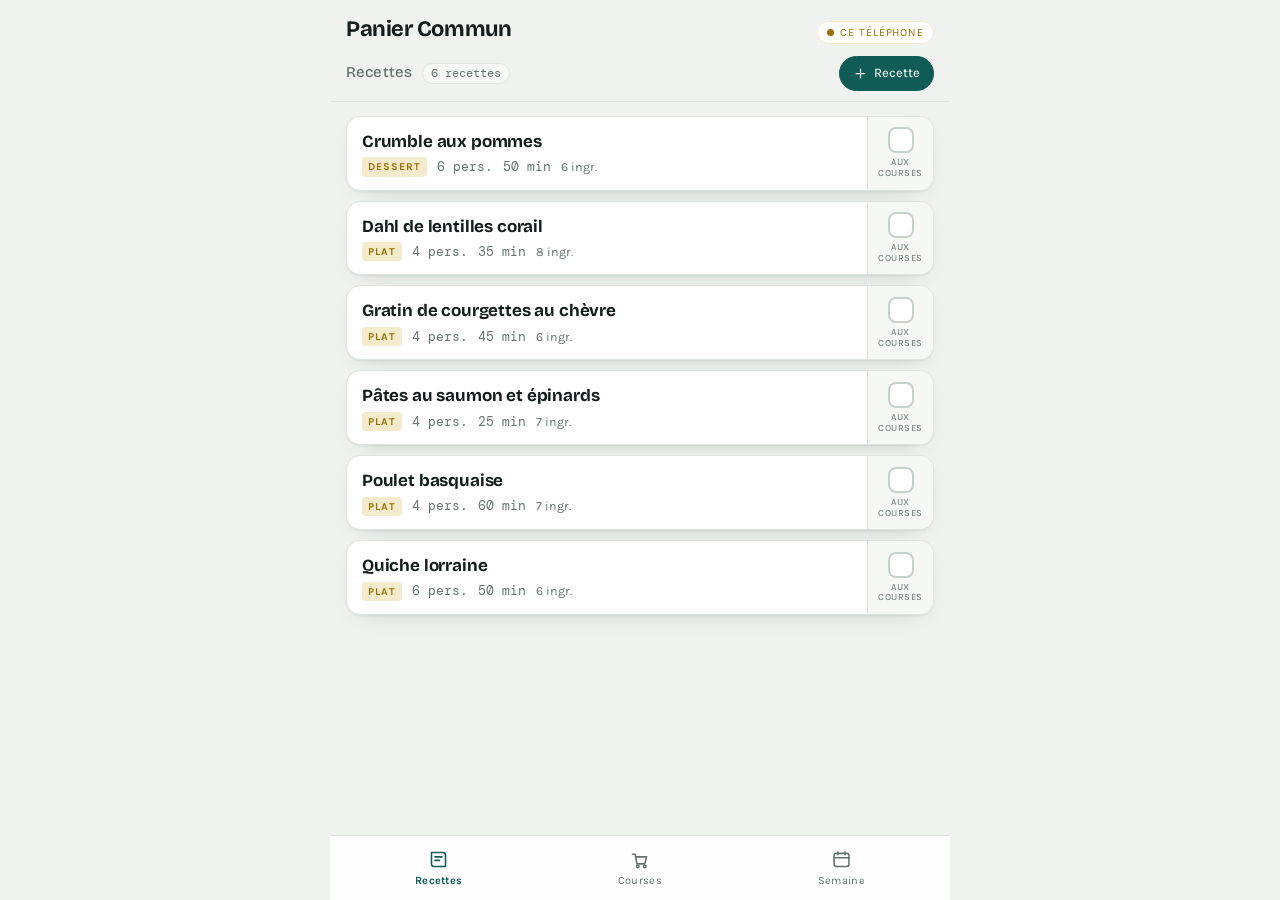
==== panier/index.html @ 2fbe40c6 "Make Panier Commun standalone, synced without a Claude account The artifact build could only be shar" ====
<!doctype html>
<html lang="fr">
<head>
<meta charset="utf-8">
<meta name="viewport" content="width=device-width, initial-scale=1, viewport-fit=cover">
<title>Panier Commun</title>
<meta name="description" content="Recettes, liste de courses triée par rayon et repas de la semaine, partagés entre deux téléphones.">
<meta name="theme-color" content="#0E5C55" media="(prefers-color-scheme: light)">
<meta name="theme-color" content="#0D1312" media="(prefers-color-scheme: dark)">
<meta name="mobile-web-app-capable" content="yes">
<meta name="apple-mobile-web-app-capable" content="yes">
<meta name="apple-mobile-web-app-status-bar-style" content="black-translucent">
<meta name="apple-mobile-web-app-title" content="Panier">
<link rel="preconnect" href="https://fonts.googleapis.com">
<link rel="preconnect" href="https://fonts.gstatic.com" crossorigin>
<link rel="stylesheet" href="https://fonts.googleapis.com/css2?family=Bricolage+Grotesque:opsz,wght@12..96,500;12..96,700&family=Karla:ital,wght@0,400;0,500;0,700;1,400&family=DM+Mono:wght@400;500&display=swap">
<link rel="manifest" href="manifest.webmanifest">
<link rel="icon" href="icon-192.png" sizes="192x192">
<link rel="apple-touch-icon" href="apple-touch-icon.png">
<style>
html{-webkit-text-size-adjust:100%}
[hidden]{display:none!important}
img{max-width:100%}
</style>
</head>
<body>
<style>
:root{
  --ground:#EFF2EF;
  --surface:#FFFFFF;
  --surface-2:#F6F8F5;
  --ink:#131D1B;
  --muted:#65736F;
  --line:#DDE4DF;
  --line-strong:#C6D1CB;
  --accent:#0E5C55;
  --accent-ink:#0A403B;
  --accent-soft:#D8EAE5;
  --citron:#9A7100;
  --citron-soft:#F4EBCC;
  --danger:#9B3922;
  --shadow:0 1px 2px rgba(19,29,27,.06), 0 8px 24px -16px rgba(19,29,27,.35);
  --radius:14px;
  color-scheme:light;
}
@media (prefers-color-scheme: dark){
  :root:not([data-theme="light"]){
    --ground:#0D1312;
    --surface:#171F1D;
    --surface-2:#1D2724;
    --ink:#E7EEEB;
    --muted:#94A29D;
    --line:#293431;
    --line-strong:#3A4845;
    --accent:#5FC5B3;
    --accent-ink:#8FDCCD;
    --accent-soft:#123430;
    --citron:#E0BE5C;
    --citron-soft:#2C2716;
    --danger:#E08A70;
    --shadow:0 1px 2px rgba(0,0,0,.4), 0 10px 28px -18px rgba(0,0,0,.9);
    color-scheme:dark;
  }
}
:root[data-theme="dark"]{
  --ground:#0D1312;
  --surface:#171F1D;
  --surface-2:#1D2724;
  --ink:#E7EEEB;
  --muted:#94A29D;
  --line:#293431;
  --line-strong:#3A4845;
  --accent:#5FC5B3;
  --accent-ink:#8FDCCD;
  --accent-soft:#123430;
  --citron:#E0BE5C;
  --citron-soft:#2C2716;
  --danger:#E08A70;
  --shadow:0 1px 2px rgba(0,0,0,.4), 0 10px 28px -18px rgba(0,0,0,.9);
  color-scheme:dark;
}

*{box-sizing:border-box}
[hidden]{display:none!important}
body{
  margin:0;
  background:var(--ground);
  color:var(--ink);
  font-family:"Karla","Helvetica Neue",Arial,sans-serif;
  font-size:16px;
  line-height:1.45;
  -webkit-font-smoothing:antialiased;
}
button,input,select,textarea{font:inherit;color:inherit}
button{cursor:pointer;background:none;border:none;padding:0}
:focus-visible{outline:2px solid var(--accent);outline-offset:2px;border-radius:6px}
@media (prefers-reduced-motion: reduce){*{animation:none!important;transition:none!important}}

.app{max-width:620px;margin:0 auto;min-height:100dvh;display:flex;flex-direction:column;background:var(--ground)}

/* ---------- top bar ---------- */
.topbar{
  position:sticky;top:0;z-index:30;
  background:color-mix(in srgb, var(--ground) 88%, transparent);
  backdrop-filter:blur(10px);
  border-bottom:1px solid var(--line);
  padding:14px 16px 10px;
}
.brandrow{display:flex;align-items:baseline;gap:10px;flex-wrap:wrap}
.brand{
  font-family:"Bricolage Grotesque","Karla",sans-serif;
  font-weight:700;font-size:22px;letter-spacing:-.02em;margin:0;
  font-variation-settings:"opsz" 24;
}
.sync{
  margin-left:auto;display:inline-flex;align-items:center;gap:6px;
  font-size:11px;letter-spacing:.08em;text-transform:uppercase;color:var(--muted);
  border:1px solid var(--line);border-radius:999px;padding:3px 9px;background:var(--surface);
}
.sync .dot{width:7px;height:7px;border-radius:50%;background:var(--muted)}
.sync[data-state="live"] .dot{background:var(--accent)}
.sync[data-state="live"]{color:var(--accent);border-color:var(--accent-soft)}
.sync[data-state="local"] .dot{background:var(--citron)}
.sync[data-state="local"]{color:var(--citron);border-color:var(--citron-soft)}

.viewhead{display:flex;align-items:center;gap:8px 10px;margin-top:10px;flex-wrap:wrap}
.viewhead h2{
  font-family:"Bricolage Grotesque","Karla",sans-serif;
  font-size:15px;font-weight:500;margin:0;letter-spacing:.01em;color:var(--muted);white-space:nowrap;
}
.viewhead .count{
  font-family:"DM Mono",ui-monospace,monospace;font-size:12px;color:var(--muted);white-space:nowrap;
  background:var(--surface-2);border:1px solid var(--line);border-radius:999px;padding:1px 8px;
}
.headactions{margin-left:auto;display:flex;gap:8px}
.btn{
  border:1px solid var(--line-strong);border-radius:999px;padding:7px 13px;
  font-size:13px;font-weight:500;background:var(--surface);color:var(--ink);
  display:inline-flex;align-items:center;gap:6px;white-space:nowrap;
}
.btn:hover{border-color:var(--accent);color:var(--accent)}
.btn-primary{background:var(--accent);border-color:var(--accent);color:var(--surface)}
:root[data-theme="dark"] .btn-primary,
:root:not([data-theme="light"]) .btn-primary{color:var(--ground)}
.btn-primary:hover{filter:brightness(1.08);color:var(--surface)}
:root[data-theme="dark"] .btn-primary:hover{color:var(--ground)}
.btn-quiet{border-color:transparent;background:transparent;color:var(--muted)}
.btn-quiet:hover{color:var(--danger);border-color:transparent}
.btn svg{width:15px;height:15px;stroke:currentColor;fill:none;stroke-width:2;stroke-linecap:round;stroke-linejoin:round}

/* ---------- views ---------- */
.view{flex:1;padding:14px 16px 104px;display:none}
.view.active{display:block}

.empty{
  border:1px dashed var(--line-strong);border-radius:var(--radius);
  padding:26px 20px;text-align:center;color:var(--muted);font-size:14px;
  background:var(--surface-2);
}
.empty strong{display:block;color:var(--ink);font-size:15px;margin-bottom:4px;font-family:"Bricolage Grotesque",sans-serif}

/* ---------- recipes ---------- */
.recipes{display:flex;flex-direction:column;gap:10px;margin:0;padding:0;list-style:none}
.tile{
  display:flex;align-items:stretch;gap:12px;
  background:var(--surface);border:1px solid var(--line);border-radius:var(--radius);
  box-shadow:var(--shadow);overflow:hidden;transition:border-color .15s;
}
.tile[data-inlist="1"]{border-color:var(--accent);background:linear-gradient(90deg,var(--accent-soft) 0 4px,var(--surface) 4px)}
.tile-open{flex:1;text-align:left;padding:13px 2px 13px 15px;display:block;min-width:0}
.tile-name{
  font-family:"Bricolage Grotesque","Karla",sans-serif;font-weight:700;font-size:17px;
  letter-spacing:-.01em;margin:0 0 3px;text-wrap:balance;
}
.tile-meta{font-size:12.5px;color:var(--muted);display:flex;gap:10px;flex-wrap:wrap;align-items:center}
.tile-meta .cat{
  text-transform:uppercase;letter-spacing:.09em;font-size:10.5px;
  color:var(--citron);background:var(--citron-soft);border-radius:4px;padding:2px 6px;font-weight:700;
}
.tile-meta .num{font-family:"DM Mono",ui-monospace,monospace}
.tile-check{
  width:66px;flex:none;border-left:1px solid var(--line);
  display:flex;flex-direction:column;align-items:center;justify-content:center;gap:4px;
  background:var(--surface-2);color:var(--muted);font-size:9.5px;letter-spacing:.06em;
  text-transform:uppercase;text-align:center;line-height:1.15;padding:6px 4px;
}
.tile-check .box{
  width:26px;height:26px;border-radius:8px;border:2px solid var(--line-strong);
  display:grid;place-items:center;background:var(--surface);transition:.15s;
}
.tile-check .box svg{width:16px;height:16px;stroke:var(--surface);fill:none;stroke-width:3;stroke-linecap:round;stroke-linejoin:round;opacity:0}
.tile[data-inlist="1"] .tile-check{background:var(--accent-soft);color:var(--accent)}
.tile[data-inlist="1"] .tile-check .box{background:var(--accent);border-color:var(--accent)}
.tile[data-inlist="1"] .tile-check .box svg{opacity:1;stroke:var(--surface)}
:root[data-theme="dark"] .tile[data-inlist="1"] .tile-check .box svg,
:root:not([data-theme="light"]) .tile[data-inlist="1"] .tile-check .box svg{stroke:var(--ground)}

/* ---------- search / quick add ---------- */
.addbar{position:relative;margin-bottom:14px}
.addbar form{display:flex;gap:8px;align-items:center;
  background:var(--surface);border:1px solid var(--line-strong);border-radius:12px;padding:4px 4px 4px 12px;
  box-shadow:var(--shadow);
}
.addbar form:focus-within{border-color:var(--accent)}
.addbar svg.mag{width:17px;height:17px;flex:none;stroke:var(--muted);fill:none;stroke-width:2;stroke-linecap:round}
.addbar input{flex:1;min-width:0;border:none;background:none;padding:9px 0;outline:none}
.addbar input::placeholder{color:var(--muted)}
.addbar .go{
  background:var(--accent);color:var(--surface);border-radius:9px;width:38px;height:38px;flex:none;
  display:grid;place-items:center;
}
:root[data-theme="dark"] .addbar .go{color:var(--ground)}
.addbar .go svg{width:18px;height:18px;stroke:currentColor;fill:none;stroke-width:2.4;stroke-linecap:round;stroke-linejoin:round}
.parsed{
  font-size:12px;color:var(--muted);padding:6px 4px 0;display:flex;gap:8px;align-items:center;flex-wrap:wrap;
}
.parsed b{font-family:"DM Mono",ui-monospace,monospace;color:var(--ink);font-weight:500}
.parsed .ray{color:var(--accent)}
.suggest{
  position:absolute;left:0;right:0;top:calc(100% + 6px);z-index:20;
  background:var(--surface);border:1px solid var(--line-strong);border-radius:12px;
  box-shadow:var(--shadow);overflow:hidden;max-height:46vh;overflow-y:auto;
}
.suggest button{
  display:flex;width:100%;text-align:left;gap:10px;align-items:center;
  padding:10px 13px;border-bottom:1px solid var(--line);font-size:14.5px;
}
.suggest button:last-child{border-bottom:none}
.suggest button:hover,.suggest button.on{background:var(--accent-soft)}
.suggest .r{margin-left:auto;font-size:11px;color:var(--muted);text-transform:uppercase;letter-spacing:.06em}

/* ---------- shopping list ---------- */
.aisle{margin-bottom:20px}
.aisle-head{
  display:flex;align-items:center;gap:9px;margin:0 0 8px;padding:0 2px;
}
.aisle-head h3{
  font-family:"Bricolage Grotesque",sans-serif;font-size:12px;font-weight:700;margin:0;
  text-transform:uppercase;letter-spacing:.12em;color:var(--accent);
}
.aisle-head .rule{flex:1;height:1px;background:var(--line-strong)}
.aisle-head .n{font-family:"DM Mono",monospace;font-size:11px;color:var(--muted)}
.items{list-style:none;margin:0;padding:0;background:var(--surface);border:1px solid var(--line);border-radius:var(--radius);overflow:hidden;box-shadow:var(--shadow)}
.item{border-bottom:1px solid var(--line)}
.item:last-child{border-bottom:none}
.item-row{display:flex;align-items:center;gap:11px;padding:9px 12px}
.tick{
  width:24px;height:24px;flex:none;border-radius:50%;border:2px solid var(--line-strong);
  display:grid;place-items:center;background:var(--surface);
}
.tick svg{width:13px;height:13px;stroke:var(--surface);fill:none;stroke-width:3.2;stroke-linecap:round;stroke-linejoin:round;opacity:0}
.item[data-done="1"] .tick{background:var(--accent);border-color:var(--accent)}
.item[data-done="1"] .tick svg{opacity:1}
:root[data-theme="dark"] .item[data-done="1"] .tick svg{stroke:var(--ground)}
.item-body{flex:1;min-width:0;text-align:left;padding:2px 0}
.item-name{display:block;font-size:15.5px;line-height:1.25}
.item-from{display:block;font-size:11.5px;color:var(--muted);margin-top:1px;overflow:hidden;text-overflow:ellipsis;white-space:nowrap}
.item[data-done="1"] .item-name{text-decoration:line-through;color:var(--muted)}
.qty{
  font-family:"DM Mono",ui-monospace,monospace;font-size:13px;flex:none;
  background:var(--surface-2);border:1px solid var(--line);border-radius:8px;padding:3px 8px;
  font-variant-numeric:tabular-nums;white-space:nowrap;
}
.item[data-done="1"] .qty{opacity:.5}
.editor{display:none;padding:0 12px 12px 47px;gap:8px;flex-wrap:wrap;align-items:center}
.item.editing .editor{display:flex}
.editor input[type="number"]{width:74px}
.editor input,.editor select{
  background:var(--surface-2);border:1px solid var(--line-strong);border-radius:8px;padding:7px 9px;font-size:14px;outline:none;
}
.editor input:focus,.editor select:focus{border-color:var(--accent)}
.editor input[name="unit"]{width:80px}
.editor select{flex:1;min-width:130px}
.editor .rm{color:var(--danger);font-size:13px;padding:6px 8px;border-radius:8px}
.editor .rm:hover{background:var(--citron-soft)}

/* ---------- week ---------- */
.days{display:flex;flex-direction:column;gap:10px}
.day{background:var(--surface);border:1px solid var(--line);border-radius:var(--radius);box-shadow:var(--shadow);overflow:hidden}
.day.today{border-color:var(--accent)}
.day-name{
  font-family:"Bricolage Grotesque",sans-serif;font-size:11.5px;font-weight:700;text-transform:uppercase;
  letter-spacing:.12em;padding:8px 14px 6px;color:var(--muted);display:flex;gap:8px;align-items:center;
}
.day.today .day-name{color:var(--accent)}
.day.today .day-name::after{content:"aujourd'hui";text-transform:none;letter-spacing:.02em;font-weight:500;font-size:10.5px;opacity:.8}
.slot{display:flex;align-items:center;gap:12px;padding:9px 14px;border-top:1px solid var(--line);width:100%;text-align:left}
.slot .when{
  font-size:10.5px;text-transform:uppercase;letter-spacing:.1em;color:var(--muted);width:38px;flex:none;
}
.slot .what{flex:1;min-width:0;font-size:15px;overflow:hidden;text-overflow:ellipsis;white-space:nowrap}
.slot .what.none{color:var(--muted);font-style:italic;font-size:14px}
.slot .chev{width:16px;height:16px;stroke:var(--line-strong);fill:none;stroke-width:2;stroke-linecap:round;stroke-linejoin:round;flex:none}
.slot:hover{background:var(--surface-2)}
.slot:hover .chev{stroke:var(--accent)}

/* ---------- tab bar ---------- */
.tabbar{
  position:fixed;bottom:0;left:0;right:0;z-index:40;
  display:flex;max-width:620px;margin:0 auto;
  background:color-mix(in srgb, var(--surface) 92%, transparent);
  backdrop-filter:blur(12px);
  border-top:1px solid var(--line);
  padding:6px 8px calc(6px + env(safe-area-inset-bottom));
}
.tab{
  flex:1;display:flex;flex-direction:column;align-items:center;gap:3px;padding:7px 4px 5px;
  color:var(--muted);font-size:11px;letter-spacing:.03em;border-radius:10px;position:relative;
}
.tab svg{width:21px;height:21px;stroke:currentColor;fill:none;stroke-width:1.8;stroke-linecap:round;stroke-linejoin:round}
.tab[aria-current="true"]{color:var(--accent);font-weight:700}
.tab .badge{
  position:absolute;top:2px;left:calc(50% + 8px);min-width:17px;height:17px;padding:0 4px;
  background:var(--citron);color:#1b1400;border-radius:999px;font-size:10px;font-weight:700;
  display:grid;place-items:center;font-family:"DM Mono",monospace;
}

/* ---------- sync sheet ---------- */
.syncstate{margin:0 0 16px;font-size:14px;line-height:1.55;color:var(--muted)}
.syncstate.ok{color:var(--ink)}
.setup{border:1px solid var(--line);border-radius:12px;background:var(--surface-2);margin-bottom:18px;overflow:hidden}
.setup summary{
  padding:11px 14px;font-size:13px;font-weight:700;cursor:pointer;color:var(--accent);
  letter-spacing:.02em;list-style:none;display:flex;align-items:center;gap:7px;
}
.setup summary::before{content:"";width:6px;height:6px;border-right:2px solid currentColor;border-bottom:2px solid currentColor;transform:rotate(-45deg);transition:transform .15s}
.setup[open] summary::before{transform:rotate(45deg)}
.setup summary::-webkit-details-marker{display:none}
.setup-steps{margin:0;padding:0 16px 14px 32px;font-size:13.5px;line-height:1.6;color:var(--ink)}
.setup-steps li{margin-bottom:9px}
.setup-steps b{font-weight:700}
.setup-steps pre{
  font-family:"DM Mono",ui-monospace,monospace;font-size:11.5px;line-height:1.45;
  background:var(--surface);border:1px solid var(--line);border-radius:8px;
  padding:9px 11px;margin:7px 0 0;overflow-x:auto;
}
.codewrap{display:flex;gap:8px}
.codewrap input{flex:1;min-width:0}
.wide{width:100%;justify-content:center}

/* ---------- sheets ---------- */
.scrim{
  position:fixed;inset:0;z-index:50;background:rgba(10,18,16,.5);
  display:none;align-items:flex-end;justify-content:center;
}
.scrim.open{display:flex}
.sheet{
  background:var(--surface);width:100%;max-width:620px;max-height:92dvh;
  border-radius:18px 18px 0 0;display:flex;flex-direction:column;overflow:hidden;
  animation:rise .22s ease-out;
}
@keyframes rise{from{transform:translateY(14px);opacity:.6}to{transform:none;opacity:1}}
.sheet-head{
  display:flex;align-items:flex-start;gap:12px;padding:16px 16px 12px;border-bottom:1px solid var(--line);
}
.sheet-head h2{
  font-family:"Bricolage Grotesque",sans-serif;font-size:21px;font-weight:700;margin:0;letter-spacing:-.02em;
  text-wrap:balance;flex:1;
}
.sheet-close{width:32px;height:32px;flex:none;border-radius:50%;background:var(--surface-2);display:grid;place-items:center}
.sheet-close svg{width:16px;height:16px;stroke:var(--ink);fill:none;stroke-width:2.2;stroke-linecap:round}
.sheet-body{padding:16px;overflow-y:auto;flex:1}
.sheet-foot{padding:12px 16px calc(14px + env(safe-area-inset-bottom));border-top:1px solid var(--line);display:flex;gap:10px;background:var(--surface)}
.sheet-foot .btn{flex:1;justify-content:center;padding:12px 14px;font-size:15px}

.servings{display:flex;align-items:center;gap:10px;margin-bottom:16px;font-size:13px;color:var(--muted)}
.stepper{display:inline-flex;align-items:center;border:1px solid var(--line-strong);border-radius:999px;overflow:hidden}
.stepper button{width:34px;height:32px;display:grid;place-items:center;font-size:18px;color:var(--accent);line-height:1}
.stepper button:hover{background:var(--accent-soft)}
.stepper span{
  min-width:34px;text-align:center;font-family:"DM Mono",monospace;font-size:14px;color:var(--ink);
  border-left:1px solid var(--line);border-right:1px solid var(--line);padding:5px 0;
}
.subhead{
  font-family:"Bricolage Grotesque",sans-serif;font-size:11.5px;font-weight:700;text-transform:uppercase;
  letter-spacing:.12em;color:var(--accent);margin:22px 0 9px;display:flex;align-items:center;gap:9px;
}
.subhead:first-child{margin-top:0}
.subhead .rule{flex:1;height:1px;background:var(--line)}
.ing{list-style:none;margin:0;padding:0;border-top:1px solid var(--line)}
.ing li{display:flex;gap:12px;padding:7px 2px;border-bottom:1px solid var(--line);align-items:baseline}
.ing .q{font-family:"DM Mono",monospace;font-size:13.5px;color:var(--citron);min-width:72px;flex:none;font-variant-numeric:tabular-nums}
.ing .n{flex:1}
.steps{list-style:none;counter-reset:s;margin:0;padding:0}
.steps li{
  counter-increment:s;display:flex;gap:13px;padding:9px 0;border-bottom:1px solid var(--line);line-height:1.5;
}
.steps li::before{
  content:counter(s);flex:none;width:23px;height:23px;border-radius:50%;
  background:var(--accent-soft);color:var(--accent);font-family:"DM Mono",monospace;font-size:12px;
  display:grid;place-items:center;margin-top:2px;
}
.steps li:last-child{border-bottom:none}

/* form */
.field{margin-bottom:14px}
.field label{display:block;font-size:11.5px;text-transform:uppercase;letter-spacing:.09em;color:var(--muted);margin-bottom:5px;font-weight:700}
.field input,.field select,.field textarea{
  width:100%;background:var(--surface-2);border:1px solid var(--line-strong);border-radius:10px;
  padding:10px 11px;font-size:15px;outline:none;
}
.field textarea{min-height:110px;resize:vertical;line-height:1.5}
.field input:focus,.field select:focus,.field textarea:focus{border-color:var(--accent)}
.field .hint{font-size:12px;color:var(--muted);margin-top:5px}
.row2{display:flex;gap:10px}
.row2 .field{flex:1}
.ingrow{display:flex;gap:6px;margin-bottom:7px;align-items:center}
.ingrow input.q{width:58px;flex:none;text-align:center}
.ingrow input.u{width:64px;flex:none}
.ingrow input.n{flex:1;min-width:0}
.ingrow select{flex:none;width:42px;padding:10px 4px;font-size:12px}
.ingrow .x{width:28px;flex:none;color:var(--muted);font-size:19px;line-height:1;text-align:center}
.ingrow .x:hover{color:var(--danger)}
.picklist{list-style:none;margin:0;padding:0}
.picklist button{
  display:flex;width:100%;text-align:left;align-items:center;gap:11px;padding:12px 4px;
  border-bottom:1px solid var(--line);font-size:15.5px;
}
.picklist .cat{font-size:10.5px;text-transform:uppercase;letter-spacing:.09em;color:var(--citron);margin-left:auto}
.picklist button:hover{color:var(--accent)}
.note{font-size:12.5px;color:var(--muted);line-height:1.5;margin:18px 2px 0;text-align:center}
.toast{
  position:fixed;left:50%;transform:translateX(-50%);bottom:86px;z-index:60;
  background:var(--ink);color:var(--ground);padding:9px 16px;border-radius:999px;font-size:13.5px;
  box-shadow:var(--shadow);opacity:0;pointer-events:none;transition:opacity .2s, transform .2s;
  max-width:calc(100% - 32px);text-align:center;
}
.toast.show{opacity:1;transform:translateX(-50%) translateY(-4px)}
</style>

<div class="app">
  <header class="topbar">
    <div class="brandrow">
      <h1 class="brand">Panier Commun</h1>
      <button class="sync" id="sync" data-state="local" data-act="sync" title="Synchronisation"><span class="dot"></span><span id="syncLabel">Ce téléphone</span></button>
    </div>
    <div class="viewhead">
      <h2 id="viewTitle">Recettes</h2>
      <span class="count" id="viewCount"></span>
      <div class="headactions" id="headActions"></div>
    </div>
  </header>

  <section class="view active" id="view-recipes">
    <ul class="recipes" id="recipeList"></ul>
  </section>

  <section class="view" id="view-list">
    <div class="addbar">
      <form id="addForm" autocomplete="off">
        <svg class="mag" viewBox="0 0 24 24"><circle cx="11" cy="11" r="7"/><path d="M20 20l-3.5-3.5"/></svg>
        <input id="addInput" placeholder="2 kg pommes de terre…" aria-label="Ajouter un article">
        <button class="go" type="submit" aria-label="Ajouter"><svg viewBox="0 0 24 24"><path d="M12 5v14M5 12h14"/></svg></button>
      </form>
      <div class="parsed" id="parsed" hidden></div>
      <div class="suggest" id="suggest" hidden></div>
    </div>
    <div id="shopList"></div>
  </section>

  <section class="view" id="view-week">
    <div class="days" id="weekList"></div>
    <p class="note">Un menu posé ici reste visible sur les deux téléphones. « Tout aux courses » coche chaque recette du planning et verse ses ingrédients dans la liste.</p>
  </section>

  <nav class="tabbar">
    <button class="tab" data-tab="recipes" aria-current="true">
      <svg viewBox="0 0 24 24"><path d="M4 4h13a3 3 0 013 3v13H7a3 3 0 01-3-3z"/><path d="M8 9h8M8 13h5"/></svg>Recettes
    </button>
    <button class="tab" data-tab="list">
      <svg viewBox="0 0 24 24"><path d="M4 6h3l2 11h9l2-8H7.5"/><circle cx="10" cy="20" r="1.4"/><circle cx="18" cy="20" r="1.4"/></svg>Courses
      <span class="badge" id="listBadge" hidden>0</span>
    </button>
    <button class="tab" data-tab="week">
      <svg viewBox="0 0 24 24"><rect x="3.5" y="5" width="17" height="15" rx="2.5"/><path d="M3.5 10h17M8 3.5v3M16 3.5v3"/></svg>Semaine
    </button>
  </nav>
</div>

<div class="scrim" id="scrim"><div class="sheet" id="sheet"></div></div>
<div class="toast" id="toast" role="status" aria-live="polite"></div>

<script>
(function(){
"use strict";

/* ---------------------------------------------------------------
   Rayons : l'ordre est celui d'un parcours de magasin classique.
--------------------------------------------------------------- */
const RAYONS = [
  ["fruits",      "Fruits & légumes"],
  ["boucherie",   "Boucherie & poissonnerie"],
  ["cremerie",    "Crémerie & œufs"],
  ["boulangerie", "Boulangerie"],
  ["epicerie",    "Épicerie salée"],
  ["sucre",       "Épicerie sucrée"],
  ["surgeles",    "Surgelés"],
  ["boissons",    "Boissons"],
  ["maison",      "Entretien & maison"],
  ["divers",      "Divers"]
];
const RAYON_NAME = Object.fromEntries(RAYONS);

const GUESS = {
  fruits:["tomate","salade","laitue","roquette","carotte","courgette","aubergine","poireau","oignon","echalote","ail","pomme de terre","patate","champignon","brocoli","chou","haricot vert","epinard","poivron","concombre","radis","navet","celeri","potiron","courge","butternut","betterave","fenouil","citron","orange","clementine","pomme","poire","banane","fraise","framboise","myrtille","raisin","peche","abricot","melon","pasteque","kiwi","ananas","mangue","avocat","persil","basilic","coriandre","menthe","ciboulette","thym","romarin","laurier","gingembre","petit pois frais","asperge","artichaut","endive","mache","cresson","rhubarbe","figue","prune","cerise"],
  boucherie:["poulet","boeuf","steak","hache","porc","jambon","lardon","saucisse","merguez","agneau","veau","dinde","canard","escalope","cote de","roti","saumon","cabillaud","thon frais","crevette","moule","poisson","truite","colin","lieu","sardine","bacon","chorizo","andouille","boudin","gigot","poitrine","filet mignon","magret","noix de saint","calamar","dorade","maquereau"],
  cremerie:["lait","beurre","creme","yaourt","fromage","gruyere","emmental","parmesan","comte","mozzarella","chevre","feta","oeuf","ricotta","mascarpone","raclette","camembert","roquefort","skyr","petit suisse","cancoillotte","bleu","brebis","pate feuilletee","pate brisee","pate a pizza"],
  boulangerie:["pain","baguette","brioche","croissant","biscotte","wrap","tortilla","pita","viennoiserie","chapelure","pain de mie"],
  epicerie:["pate","spaghetti","tagliatelle","penne","macaroni","lasagne","riz","semoule","couscous","lentille","pois chiche","haricot sec","quinoa","boulgour","farine","huile","vinaigre","sel","poivre","moutarde","ketchup","mayonnaise","sauce","concentre de tomate","tomate pelee","tomate concassee","conserve","thon","bouillon","curry","paprika","cumin","curcuma","herbes","olive","cornichon","mais","soja","lait de coco","polenta","nouille","cube","fecule","maizena","piment","muscade","cannelle","safran","gomasio","tahin","harissa","pesto","anchois","capre","noix de cajou"],
  sucre:["sucre","chocolat","miel","confiture","biscuit","gateau","levure","vanille","cereale","compote","bonbon","amande","noisette","noix","raisin sec","sirop","cacao","creme dessert","pate a tartiner","madeleine","speculoos","meringue","praline"],
  surgeles:["surgele","glace","petits pois","poelee","frite","epinards surgeles","nuggets","pizza surgelee","sorbet"],
  boissons:["eau","jus","vin","biere","soda","cafe","the","infusion","limonade","lait d'amande","lait de soja","cidre","champagne","sirop de menthe","perrier","coca"],
  maison:["papier toilette","essuie-tout","lessive","liquide vaisselle","eponge","sac poubelle","savon","shampoing","dentifrice","mouchoir","gel douche","nettoyant","deodorant","couche","coton","aluminium","papier cuisson","adoucissant","javel","filtre"]
};

const UNITS = ["g","kg","mg","ml","cl","dl","l","cs","cc","cuil","cuillere","cuilleres","pincee","pincees","tranche","tranches","gousse","gousses","botte","bottes","boite","boites","paquet","paquets","sachet","sachets","pot","pots","bouteille","bouteilles","brique","briques","barquette","barquettes","tasse","tasses","verre","verres","filet","branche","branches","feuille","feuilles","tete","conserve","rouleau","rouleaux","part","parts"];

const DAYS = ["Lundi","Mardi","Mercredi","Jeudi","Vendredi","Samedi","Dimanche"];
const SLOTS = [["midi","Midi"],["soir","Soir"]];
const CATEGORIES = ["Plat","Entrée","Dessert","Petit-déj","Apéro","Accompagnement"];

/* Recettes de départ : uniquement pour le mode hors-ligne, quand la
   base partagée n'est pas disponible dans cette vue. */
const STARTERS = [
  {id:"gratin-courgettes-chevre",name:"Gratin de courgettes au chèvre",category:"Plat",servings:4,minutes:45,inList:false,
   ingredients:[{name:"Courgettes",qty:4,unit:"",rayon:"fruits"},{name:"Bûche de chèvre",qty:150,unit:"g",rayon:"cremerie"},{name:"Crème fraîche",qty:20,unit:"cl",rayon:"cremerie"},{name:"Œufs",qty:2,unit:"",rayon:"cremerie"},{name:"Chapelure",qty:2,unit:"cs",rayon:"boulangerie"},{name:"Huile d'olive",qty:1,unit:"cs",rayon:"epicerie"}],
   steps:["Couper les courgettes en rondelles et les faire revenir 10 min à l'huile d'olive.","Battre les œufs avec la crème, saler, poivrer, râper un peu de muscade.","Alterner courgettes et rondelles de chèvre dans un plat, verser l'appareil.","Parsemer de chapelure et enfourner 30 min à 180 °C."]},
  {id:"poulet-basquaise",name:"Poulet basquaise",category:"Plat",servings:4,minutes:60,inList:false,
   ingredients:[{name:"Cuisses de poulet",qty:4,unit:"",rayon:"boucherie"},{name:"Poivrons",qty:3,unit:"",rayon:"fruits"},{name:"Oignons",qty:2,unit:"",rayon:"fruits"},{name:"Ail",qty:2,unit:"gousses",rayon:"fruits"},{name:"Tomates concassées",qty:1,unit:"boîte",rayon:"epicerie"},{name:"Piment d'Espelette",qty:1,unit:"pincée",rayon:"epicerie"},{name:"Riz",qty:300,unit:"g",rayon:"epicerie"}],
   steps:["Dorer les cuisses de poulet de tous côtés dans une cocotte, réserver.","Faire suer oignons, poivrons en lanières et ail 10 min.","Ajouter les tomates, le piment, remettre le poulet, saler.","Couvrir et laisser mijoter 40 min à feu doux.","Servir avec le riz."]},
  {id:"dahl-lentilles-corail",name:"Dahl de lentilles corail",category:"Plat",servings:4,minutes:35,inList:false,
   ingredients:[{name:"Lentilles corail",qty:250,unit:"g",rayon:"epicerie"},{name:"Lait de coco",qty:40,unit:"cl",rayon:"epicerie"},{name:"Oignon",qty:1,unit:"",rayon:"fruits"},{name:"Gingembre frais",qty:1,unit:"",rayon:"fruits"},{name:"Curry",qty:2,unit:"cc",rayon:"epicerie"},{name:"Curcuma",qty:1,unit:"cc",rayon:"epicerie"},{name:"Épinards frais",qty:200,unit:"g",rayon:"fruits"},{name:"Citron",qty:1,unit:"",rayon:"fruits"}],
   steps:["Faire revenir l'oignon et le gingembre râpé, ajouter les épices 1 min.","Verser les lentilles rincées, le lait de coco et 30 cl d'eau.","Laisser cuire 20 min à couvert en remuant de temps en temps.","Jeter les épinards dedans en fin de cuisson, presser le citron, saler."]},
  {id:"quiche-lorraine",name:"Quiche lorraine",category:"Plat",servings:6,minutes:50,inList:false,
   ingredients:[{name:"Pâte brisée",qty:1,unit:"",rayon:"cremerie"},{name:"Lardons",qty:200,unit:"g",rayon:"boucherie"},{name:"Œufs",qty:3,unit:"",rayon:"cremerie"},{name:"Crème fraîche",qty:20,unit:"cl",rayon:"cremerie"},{name:"Lait",qty:10,unit:"cl",rayon:"cremerie"},{name:"Gruyère râpé",qty:100,unit:"g",rayon:"cremerie"}],
   steps:["Étaler la pâte dans un moule, piquer le fond à la fourchette.","Faire revenir les lardons à sec, les égoutter et les répartir.","Battre œufs, crème et lait, poivrer généreusement, ajouter le gruyère.","Verser sur les lardons et cuire 35 min à 190 °C."]},
  {id:"pates-saumon-epinards",name:"Pâtes au saumon et épinards",category:"Plat",servings:4,minutes:25,inList:false,
   ingredients:[{name:"Tagliatelles",qty:400,unit:"g",rayon:"epicerie"},{name:"Pavés de saumon",qty:400,unit:"g",rayon:"boucherie"},{name:"Pousses d'épinard",qty:150,unit:"g",rayon:"fruits"},{name:"Crème fraîche",qty:20,unit:"cl",rayon:"cremerie"},{name:"Échalote",qty:1,unit:"",rayon:"fruits"},{name:"Citron",qty:1,unit:"",rayon:"fruits"},{name:"Parmesan",qty:50,unit:"g",rayon:"cremerie"}],
   steps:["Cuire les tagliatelles al dente.","Faire fondre l'échalote ciselée, ajouter le saumon en cubes 4 min.","Verser la crème, le zeste et le jus de citron, laisser épaissir.","Ajouter les épinards, mélanger aux pâtes, parsemer de parmesan."]},
  {id:"crumble-pommes",name:"Crumble aux pommes",category:"Dessert",servings:6,minutes:50,inList:false,
   ingredients:[{name:"Pommes",qty:6,unit:"",rayon:"fruits"},{name:"Farine",qty:150,unit:"g",rayon:"epicerie"},{name:"Beurre",qty:100,unit:"g",rayon:"cremerie"},{name:"Sucre roux",qty:100,unit:"g",rayon:"sucre"},{name:"Poudre d'amandes",qty:50,unit:"g",rayon:"sucre"},{name:"Cannelle",qty:1,unit:"cc",rayon:"epicerie"}],
   steps:["Éplucher et couper les pommes en dés, les étaler dans un plat avec la cannelle.","Sabler du bout des doigts farine, beurre froid, sucre et poudre d'amandes.","Émietter la pâte sur les pommes.","Cuire 40 min à 180 °C jusqu'à ce que le dessus soit doré."]}
];

/* --------------------------- utilitaires --------------------------- */
const $ = s => document.querySelector(s);
const norm = s => (s||"").toString().toLowerCase().normalize("NFD").replace(/[̀-ͯ]/g,"");
const esc = s => (s==null?"":String(s)).replace(/[&<>"']/g,c=>({"&":"&amp;","<":"&lt;",">":"&gt;",'"':"&quot;","'":"&#39;"}[c]));
function slug(s){
  const out = norm(s).replace(/[^a-z0-9]+/g,"-").replace(/^-+|-+$/g,"").slice(0,60);
  return out || "x";
}
function itemId(name, unit){ return slug(name) + "--" + slug(unit||"u"); }
function fmtQty(n){
  if(n==null || isNaN(n)) return "";
  const r = Math.round(n*100)/100;
  return String(r).replace(".",",");
}
function guessRayon(name){
  /* Le mot le plus long gagne, avec une prime au mot de tête : « jus d'orange »
     part aux boissons, « lait de coco » reste en épicerie. */
  const n = " " + norm(name) + " ";
  let best = "divers", score = 0;
  for(const [rayon, words] of Object.entries(GUESS)){
    for(const w of words){
      const at = n.indexOf(w);
      if(at < 0) continue;
      const s = w.length + (at === 1 ? 4 : 0);
      if(s > score){ best = rayon; score = s; }
    }
  }
  return best;
}
function parseQuick(text){
  let rest = (text||"").trim().replace(/\s+/g," ");
  let qty = null, unit = "";
  const m = rest.match(/^(\d+(?:[.,]\d+)?|\d+\s*\/\s*\d+)\s*(.*)$/);
  if(m){
    const raw = m[1].replace(",",".");
    qty = raw.includes("/") ? (parseFloat(raw.split("/")[0]) / parseFloat(raw.split("/")[1])) : parseFloat(raw);
    rest = m[2];
    const u = rest.match(/^([^\s]+)\s+(.+)$/);
    if(u && UNITS.includes(norm(u[1]).replace(/\.$/,""))){ unit = u[1]; rest = u[2]; }
    else{
      const glued = m[2].match(/^(kg|g|mg|ml|cl|dl|l)\s*(.*)$/i);
      if(glued && glued[2]){ unit = glued[1].toLowerCase(); rest = glued[2]; }
    }
  }
  rest = rest.trim();
  if(rest) rest = rest.charAt(0).toUpperCase() + rest.slice(1);
  return {qty, unit, name:rest};
}
let toastTimer;
function toast(msg){
  const t = $("#toast");
  t.textContent = msg; t.classList.add("show");
  clearTimeout(toastTimer);
  toastTimer = setTimeout(()=>t.classList.remove("show"), 2600);
}

/* ------------------------------ synchro ------------------------------
   Les trois collections vivent en local (localStorage) et, quand un foyer
   est configuré, dans une base Firebase Realtime Database via son API REST :
   flux d'événements en lecture (EventSource), PUT par document en écriture.
   Hors ligne, les écritures s'empilent dans une file et repartent au retour
   du réseau. Chaque document porte un updatedAt : le plus récent gagne.
--------------------------------------------------------------------- */
const COLS = ["recipes","shopping","plan"];
const LS_DATA = "panier.data.v1";
const LS_CFG  = "panier.foyer.v1";
const state = { recipes:new Map(), shopping:new Map(), plan:new Map(), tab:"recipes", editing:null, ready:false };

let localData = {recipes:{}, shopping:{}, plan:{}};
let queue = [];
let cfg = {url:"", code:""};
let es = null, esState = "off", firstSync = false, retryTimer = null;

function clean(body){
  const out = {};
  for(const [k,v] of Object.entries(body)){ if(k!=="id" && v!==undefined) out[k]=v; }
  return out;
}
function loadLocal(){
  try{
    const raw = JSON.parse(localStorage.getItem(LS_DATA) || "null");
    if(raw && raw.data){ localData = Object.assign({recipes:{},shopping:{},plan:{}}, raw.data); queue = raw.queue || []; }
  }catch(e){}
  try{ cfg = JSON.parse(localStorage.getItem(LS_CFG) || "null") || cfg; }catch(e){}
  const cutoff = Date.now() - 30*24*3600*1000;
  for(const col of COLS){
    for(const [id,d] of Object.entries(localData[col]||{})){
      if(d && d.deleted && (d.updatedAt||0) < cutoff) delete localData[col][id];
    }
  }
}
function persist(){
  try{ localStorage.setItem(LS_DATA, JSON.stringify({data:localData, queue})); }
  catch(e){ toast("Mémoire du téléphone pleine : videz des articles cochés."); }
}
function visible(col){
  const m = new Map();
  for(const [id,d] of Object.entries(localData[col]||{})){
    if(d && !d.deleted) m.set(id, Object.assign({}, d, {id}));
  }
  return m;
}
function emit(col){
  state[col] = visible(col);
  state.ready = true;
  render();
}
function save(col, id, body){
  localData[col][id] = Object.assign(clean(body), {updatedAt:Date.now()});
  persist(); emit(col); pushDoc(col, id);
  return Promise.resolve();
}
function drop(col, id){
  localData[col][id] = {deleted:true, updatedAt:Date.now()};
  persist(); emit(col); pushDoc(col, id);
  return Promise.resolve();
}

/* ---- écritures distantes ---- */
function roomUrl(suffix){
  return cfg.url.replace(/\/+$/,"") + "/f/" + cfg.code + (suffix||"") + ".json";
}
function pushDoc(col, id){
  if(!cfg.url || !cfg.code) return;
  if(!queue.some(q=>q.col===col && q.id===id)) queue.push({col, id});
  persist(); flush();
}
let flushing = false;
async function flush(){
  if(flushing || !cfg.url || !cfg.code || !queue.length) return;
  if(navigator.onLine === false){ updateSync(); return; }
  flushing = true;
  try{
    while(queue.length){
      const {col, id} = queue[0];
      const doc = localData[col][id];
      if(!doc){ queue.shift(); continue; }
      const res = await fetch(roomUrl("/" + col + "/" + id), {
        method:"PUT", headers:{"Content-Type":"application/json"}, body:JSON.stringify(doc)
      });
      if(!res.ok){
        if(res.status === 401 || res.status === 403) toast("Écriture refusée : vérifiez les règles de la base.");
        break;
      }
      queue.shift();
    }
  }catch(e){ /* hors ligne : on retentera */ }
  flushing = false;
  persist(); updateSync();
  if(queue.length && !retryTimer){
    retryTimer = setTimeout(()=>{ retryTimer = null; flush(); }, 15000);
  }
}
window.addEventListener("online", ()=>{ flush(); connect(); });
window.addEventListener("offline", updateSync);

/* ---- lecture temps réel ---- */
function mergeDoc(col, id, doc){
  const cur = localData[col][id];
  if(doc == null){
    if(cur){ delete localData[col][id]; return true; }
    return false;
  }
  if(typeof doc !== "object") return false;
  if(cur && (cur.updatedAt||0) > (doc.updatedAt||0)) return false;
  if(cur && JSON.stringify(cur) === JSON.stringify(doc)) return false;
  localData[col][id] = doc;
  return true;
}
function pushMissing(remote){
  for(const col of COLS){
    const far = (remote && remote[col]) || {};
    for(const [id, doc] of Object.entries(localData[col]||{})){
      const other = far[id];
      if(!other || (other.updatedAt||0) < (doc.updatedAt||0)) pushDoc(col, id);
    }
  }
}
function onStream(ev){
  let msg;
  try{ msg = JSON.parse(ev.data); }catch(e){ return; }
  if(!msg || msg.path === undefined) return;
  esState = "live";
  const parts = String(msg.path).split("/").filter(Boolean);
  const data = msg.data;
  const touched = new Set();
  if(parts.length === 0){
    const remote = data || {};
    for(const col of COLS){
      for(const [id, doc] of Object.entries(remote[col] || {})){
        if(mergeDoc(col, id, doc)) touched.add(col);
      }
    }
    if(!firstSync){ firstSync = true; pushMissing(remote); }
  } else if(parts.length === 1){
    if(!COLS.includes(parts[0])) return;
    for(const [id, doc] of Object.entries(data || {})){
      if(mergeDoc(parts[0], id, doc)) touched.add(parts[0]);
    }
  } else {
    if(!COLS.includes(parts[0])) return;
    if(mergeDoc(parts[0], parts[1], data)) touched.add(parts[0]);
  }
  if(touched.size){ persist(); for(const col of touched) emit(col); }
  updateSync();
}
function connect(){
  if(es){ try{ es.close(); }catch(e){} es = null; }
  if(!cfg.url || !cfg.code){ esState = "off"; updateSync(); return; }
  firstSync = false;
  esState = "wait"; updateSync();
  try{ es = new EventSource(roomUrl()); }
  catch(e){ esState = "wait"; updateSync(); return; }
  es.addEventListener("open", ()=>{ esState = "live"; updateSync(); });
  es.addEventListener("error", ()=>{ esState = "wait"; updateSync(); });
  es.addEventListener("put", onStream);
  es.addEventListener("patch", onStream);
  es.addEventListener("cancel", ()=>{
    esState = "wait"; updateSync();
    toast("Lecture refusée : vérifiez les règles de la base.");
  });
  flush();
}
function updateSync(){
  const el = document.getElementById("sync");
  const label = document.getElementById("syncLabel");
  if(!el) return;
  if(!cfg.url || !cfg.code){ el.dataset.state = "local"; label.textContent = "Ce téléphone"; return; }
  if(queue.length){ el.dataset.state = "wait"; label.textContent = queue.length + " en attente"; return; }
  if(esState === "live"){ el.dataset.state = "live"; label.textContent = "Foyer"; return; }
  el.dataset.state = "wait"; label.textContent = "Reconnexion";
}
function saveCfg(next){
  cfg = next;
  try{ localStorage.setItem(LS_CFG, JSON.stringify(cfg)); }catch(e){}
  connect();
}
function makeCode(){
  const a = "abcdefghijklmnopqrstuvwxyz0123456789";
  const buf = new Uint32Array(16);
  (window.crypto || window.msCrypto).getRandomValues(buf);
  return [...buf].map(n=>a[n % a.length]).join("");
}
function inviteLink(){
  const payload = btoa(JSON.stringify(cfg)).replace(/=+$/,"");
  return location.origin + location.pathname + "#f=" + encodeURIComponent(payload);
}

/* --------------------------- liste de courses --------------------------- */
function itemTotal(it){
  let total = 0, seen = false;
  if(it.manualQty){ total += Number(it.manualQty)||0; seen = true; }
  for(const v of Object.values(it.sources||{})){
    if(v!=null && !isNaN(v)){ total += Number(v); seen = true; }
  }
  return seen ? total : null;
}
function itemFrom(it){
  const names = Object.keys(it.sources||{}).map(rid=>{
    const r = state.recipes.get(rid); return r ? r.name : null;
  }).filter(Boolean);
  if(it.manualQty) names.unshift("Ajouté à la volée");
  return names.join(" · ");
}
async function addManual(name, qty, unit, rayon){
  if(!name) return;
  const id = itemId(name, unit);
  const cur = state.shopping.get(id);
  const body = cur ? Object.assign({}, cur) : {name, unit:unit||"", rayon:rayon||guessRayon(name), sources:{}, manualQty:0, done:false, createdAt:Date.now()};
  body.sources = Object.assign({}, body.sources||{});
  const add = (qty==null ? (itemTotal(body)==null ? null : 1) : qty);
  if(add!=null) body.manualQty = (Number(body.manualQty)||0) + add;
  body.done = false;
  body.name = body.name || name;
  await save("shopping", id, body);
  toast(add!=null ? `${fmtQty(add)} ${unit||""} ${name} ajouté`.replace(/\s+/g," ") : `${name} ajouté`);
}
async function recipeToList(recipe, servings){
  const factor = (servings||recipe.servings||1) / (recipe.servings||1);
  for(const ing of (recipe.ingredients||[])){
    const id = itemId(ing.name, ing.unit);
    const cur = state.shopping.get(id);
    const body = cur ? Object.assign({}, cur) : {name:ing.name, unit:ing.unit||"", rayon:ing.rayon||guessRayon(ing.name), sources:{}, manualQty:0, done:false, createdAt:Date.now()};
    body.sources = Object.assign({}, body.sources||{});
    body.sources[recipe.id] = ing.qty==null ? null : Math.round(ing.qty*factor*100)/100;
    body.done = false;
    await save("shopping", id, body);
  }
  await save("recipes", recipe.id, Object.assign({}, recipe, {inList:true, listServings:servings||recipe.servings||null}));
}
async function recipeOffList(recipe){
  for(const [id, it] of state.shopping){
    if(!it.sources || !(recipe.id in it.sources)) continue;
    const sources = Object.assign({}, it.sources);
    delete sources[recipe.id];
    if(Object.keys(sources).length === 0 && !it.manualQty) await drop("shopping", id);
    else await save("shopping", id, Object.assign({}, it, {sources}));
  }
  await save("recipes", recipe.id, Object.assign({}, recipe, {inList:false, listServings:null}));
}

/* ------------------------------ rendu ------------------------------ */
const ICON_CHECK = '<svg viewBox="0 0 24 24"><path d="M4 12.5l5.5 5.5L20 6.5"/></svg>';

function render(){
  renderHead();
  renderRecipes();
  renderList();
  renderWeek();
  const undone = [...state.shopping.values()].filter(i=>!i.done).length;
  const badge = $("#listBadge");
  badge.hidden = undone === 0;
  badge.textContent = undone > 99 ? "99" : undone;
}

function renderHead(){
  const titles = {recipes:"Recettes", list:"Liste de courses", week:"Repas de la semaine"};
  $("#viewTitle").textContent = titles[state.tab];
  const count = $("#viewCount");
  const acts = $("#headActions");
  if(state.tab === "recipes"){
    const n = state.recipes.size;
    count.textContent = n ? n + (n>1 ? " recettes" : " recette") : "";
    acts.innerHTML = '<button class="btn btn-primary" data-act="new-recipe"><svg viewBox="0 0 24 24"><path d="M12 5v14M5 12h14"/></svg>Recette</button>';
  } else if(state.tab === "list"){
    const undone = [...state.shopping.values()].filter(i=>!i.done).length;
    const done = state.shopping.size - undone;
    count.textContent = state.shopping.size ? undone + " à prendre" : "";
    acts.innerHTML = done ? '<button class="btn btn-quiet" data-act="clear-done">Retirer les ' + done + ' cochés</button>' : "";
  } else {
    const planned = [...state.plan.values()].filter(p=>p.recipeId).length;
    count.textContent = planned ? planned + (planned>1 ? " repas" : " repas") : "";
    acts.innerHTML = planned
      ? '<button class="btn btn-primary" data-act="week-to-list">Tout aux courses</button><button class="btn btn-quiet" data-act="clear-week">Vider</button>'
      : "";
  }
}

function renderRecipes(){
  const ul = $("#recipeList");
  const recipes = [...state.recipes.values()].sort((a,b)=>(a.name||"").localeCompare(b.name||"","fr"));
  if(!recipes.length){
    ul.innerHTML = '<li>' + (state.ready
      ? '<div class="empty"><strong>Aucune recette pour l’instant</strong>Touchez « Recette » en haut pour écrire la première : ses ingrédients partiront ensuite dans les courses en un geste.</div>'
      : '<div class="empty">Chargement…</div>') + '</li>';
    return;
  }
  ul.innerHTML = recipes.map(r=>{
    const meta = [];
    if(r.category) meta.push('<span class="cat">' + esc(r.category) + '</span>');
    if(r.servings) meta.push('<span class="num">' + esc(r.servings) + ' pers.</span>');
    if(r.minutes) meta.push('<span class="num">' + esc(r.minutes) + ' min</span>');
    meta.push('<span>' + ((r.ingredients||[]).length) + ' ingr.</span>');
    return '<li class="tile" data-inlist="' + (r.inList ? 1 : 0) + '">' +
      '<button class="tile-open" data-act="open-recipe" data-id="' + esc(r.id) + '">' +
        '<h3 class="tile-name">' + esc(r.name) + '</h3>' +
        '<div class="tile-meta">' + meta.join("") + '</div>' +
      '</button>' +
      '<button class="tile-check" data-act="toggle-recipe" data-id="' + esc(r.id) + '" aria-pressed="' + (r.inList?"true":"false") + '" aria-label="Ajouter les ingrédients aux courses">' +
        '<span class="box">' + ICON_CHECK + '</span>' + (r.inList ? "dans<br>la liste" : "aux<br>courses") +
      '</button></li>';
  }).join("");
}

function renderList(){
  const wrap = $("#shopList");
  const items = [...state.shopping.values()];
  if(!items.length){
    wrap.innerHTML = state.ready
      ? '<div class="empty"><strong>Liste vide</strong>Tapez ce qu’il vous faut dans la barre ci-dessus — « 2 kg pommes de terre », « 6 œufs » — ou cochez une recette dans l’onglet Recettes.</div>'
      : '<div class="empty">Chargement…</div>';
    return;
  }
  const byRayon = new Map();
  for(const it of items){
    const r = RAYON_NAME[it.rayon] ? it.rayon : "divers";
    if(!byRayon.has(r)) byRayon.set(r, []);
    byRayon.get(r).push(it);
  }
  let html = "";
  for(const [key, label] of RAYONS){
    const list = byRayon.get(key);
    if(!list) continue;
    list.sort((a,b)=> (a.done?1:0)-(b.done?1:0) || (a.name||"").localeCompare(b.name||"","fr"));
    const left = list.filter(i=>!i.done).length;
    html += '<section class="aisle"><div class="aisle-head"><h3>' + esc(label) + '</h3><span class="rule"></span>' +
            '<span class="n">' + left + "/" + list.length + '</span></div><ul class="items">';
    for(const it of list){
      const total = itemTotal(it);
      const from = itemFrom(it);
      html += '<li class="item' + (state.editing === it.id ? " editing" : "") + '" data-done="' + (it.done?1:0) + '" data-id="' + esc(it.id) + '">' +
        '<div class="item-row">' +
          '<button class="tick" data-act="tick" data-id="' + esc(it.id) + '" aria-pressed="' + (it.done?"true":"false") + '" aria-label="Cocher ' + esc(it.name) + '">' + ICON_CHECK + '</button>' +
          '<button class="item-body" data-act="edit-item" data-id="' + esc(it.id) + '">' +
            '<span class="item-name">' + esc(it.name) + '</span>' +
            (from ? '<span class="item-from">' + esc(from) + '</span>' : "") +
          '</button>' +
          (total!=null ? '<span class="qty">' + esc(fmtQty(total) + (it.unit ? " " + it.unit : "")) + '</span>' : "") +
        '</div>' +
        '<div class="editor">' +
          '<input type="number" step="any" min="0" name="qty" value="' + (total!=null?esc(total):"") + '" data-id="' + esc(it.id) + '" aria-label="Quantité" placeholder="qté">' +
          '<input name="unit" value="' + esc(it.unit||"") + '" data-id="' + esc(it.id) + '" aria-label="Unité" placeholder="unité">' +
          '<select name="rayon" data-id="' + esc(it.id) + '" aria-label="Rayon">' +
            RAYONS.map(([k,l])=>'<option value="' + k + '"' + (k===(it.rayon||"divers")?" selected":"") + '>' + esc(l) + '</option>').join("") +
          '</select>' +
          '<button class="rm" data-act="remove-item" data-id="' + esc(it.id) + '">Supprimer</button>' +
        '</div></li>';
    }
    html += "</ul></section>";
  }
  wrap.innerHTML = html;
}

function renderWeek(){
  const today = (new Date().getDay() + 6) % 7;
  $("#weekList").innerHTML = DAYS.map((day, i)=>{
    const slots = SLOTS.map(([key,label])=>{
      const p = state.plan.get("d" + i + "_" + key);
      const name = p && p.recipeId && state.recipes.get(p.recipeId) ? state.recipes.get(p.recipeId).name : (p && p.name) || "";
      return '<button class="slot" data-act="pick" data-slot="d' + i + "_" + key + '">' +
        '<span class="when">' + label + '</span>' +
        '<span class="what' + (name ? "" : " none") + '">' + (name ? esc(name) : "à décider") + '</span>' +
        '<svg class="chev" viewBox="0 0 24 24"><path d="M9 6l6 6-6 6"/></svg></button>';
    }).join("");
    return '<article class="day' + (i===today ? " today" : "") + '"><div class="day-name">' + day + '</div>' + slots + '</article>';
  }).join("");
}

/* ------------------------------ feuilles ------------------------------ */
function openSheet(html){
  $("#sheet").innerHTML = html;
  $("#scrim").classList.add("open");
  document.body.style.overflow = "hidden";
}
function closeSheet(){
  sheetRecipeId = null;
  $("#scrim").classList.remove("open");
  $("#sheet").innerHTML = "";
  document.body.style.overflow = "";
}
const CLOSE_BTN = '<button class="sheet-close" data-act="close" aria-label="Fermer"><svg viewBox="0 0 24 24"><path d="M6 6l12 12M18 6L6 18"/></svg></button>';

let sheetServings = null, sheetRecipeId = null;
function openRecipe(id){
  const r = state.recipes.get(id);
  if(!r) return;
  sheetRecipeId = id;
  sheetServings = r.servings || 4;
  openSheet(recipeSheetHTML(r));
}
function recipeSheetHTML(r){
  const base = r.servings || 1;
  const factor = sheetServings / base;
  const meta = [r.category, r.minutes ? r.minutes + " min" : null].filter(Boolean).join(" · ");
  const ings = (r.ingredients||[]).map(ing=>
    '<li><span class="q">' + esc(ing.qty!=null ? fmtQty(ing.qty*factor) + (ing.unit ? " " + ing.unit : "") : "—") + '</span>' +
    '<span class="n">' + esc(ing.name) + '</span></li>').join("");
  const steps = (r.steps||[]).filter(Boolean).map(s=>"<li>" + esc(s) + "</li>").join("");
  return '<div class="sheet-head"><h2>' + esc(r.name) + '</h2>' + CLOSE_BTN + '</div>' +
    '<div class="sheet-body">' +
      (meta ? '<p style="margin:0 0 14px;color:var(--muted);font-size:13px">' + esc(meta) + '</p>' : "") +
      '<div class="servings"><span>Pour</span><span class="stepper">' +
        '<button data-act="serv-" aria-label="Moins de parts">−</button><span>' + sheetServings + '</span>' +
        '<button data-act="serv+" aria-label="Plus de parts">+</button></span><span>personnes</span></div>' +
      '<div class="subhead">Ingrédients<span class="rule"></span></div><ul class="ing">' + (ings || '<li><span class="n" style="color:var(--muted)">Aucun ingrédient noté</span></li>') + '</ul>' +
      (steps ? '<div class="subhead">Préparation<span class="rule"></span></div><ol class="steps">' + steps + '</ol>' : "") +
      '<p class="note">Écrite par vous deux, lisible par vous deux.</p>' +
    '</div>' +
    '<div class="sheet-foot">' +
      '<button class="btn btn-quiet" data-act="del-recipe" data-id="' + esc(r.id) + '">Supprimer</button>' +
      (r.inList
        ? '<button class="btn" data-act="toggle-recipe" data-id="' + esc(r.id) + '">Retirer des courses</button>'
        : '<button class="btn btn-primary" data-act="add-servings" data-id="' + esc(r.id) + '">Ajouter pour ' + sheetServings + ' pers.</button>') +
    '</div>';
}

function openNewRecipe(){
  openSheet(
    '<div class="sheet-head"><h2>Nouvelle recette</h2>' + CLOSE_BTN + '</div>' +
    '<form class="sheet-body" id="recipeForm">' +
      '<div class="field"><label for="rName">Nom</label><input id="rName" name="name" required placeholder="Gratin de courgettes"></div>' +
      '<div class="row2">' +
        '<div class="field"><label for="rCat">Catégorie</label><select id="rCat" name="category">' + CATEGORIES.map(c=>'<option>' + c + '</option>').join("") + '</select></div>' +
        '<div class="field"><label for="rServ">Personnes</label><input id="rServ" name="servings" type="number" min="1" max="30" value="4"></div>' +
        '<div class="field"><label for="rMin">Minutes</label><input id="rMin" name="minutes" type="number" min="0" max="999" placeholder="45"></div>' +
      '</div>' +
      '<div class="field"><label>Ingrédients</label><div id="ingRows"></div>' +
        '<div class="hint">Quantité, unité, nom. Le rayon est deviné tout seul — corrigeable depuis la liste de courses.</div></div>' +
      '<div class="field"><label for="rSteps">Préparation</label><textarea id="rSteps" name="steps" placeholder="Une étape par ligne."></textarea></div>' +
    '</form>' +
    '<div class="sheet-foot"><button class="btn" data-act="close">Annuler</button>' +
    '<button class="btn btn-primary" data-act="save-recipe">Enregistrer</button></div>'
  );
  addIngRow(); addIngRow(); addIngRow();
}
function addIngRow(){
  const wrap = document.getElementById("ingRows");
  if(!wrap) return;
  const div = document.createElement("div");
  div.className = "ingrow";
  div.innerHTML = '<input class="q" name="q" inputmode="decimal" placeholder="200" aria-label="Quantité">' +
    '<input class="u" name="u" placeholder="g" aria-label="Unité">' +
    '<input class="n" name="n" placeholder="Farine" aria-label="Ingrédient">' +
    '<button type="button" class="x" data-act="rm-ing" aria-label="Retirer la ligne">×</button>';
  wrap.appendChild(div);
}
async function saveRecipe(){
  const form = document.getElementById("recipeForm");
  if(!form) return;
  const fld = n => form.querySelector('[name="' + n + '"]');
  const name = fld("name").value.trim();
  if(!name){ fld("name").focus(); toast("Il manque le nom de la recette."); return; }
  const ingredients = [...document.querySelectorAll("#ingRows .ingrow")].map(row=>{
    const n = row.querySelector('[name="n"]').value.trim();
    if(!n) return null;
    const qRaw = row.querySelector('[name="q"]').value.trim().replace(",",".");
    const q = qRaw === "" ? null : parseFloat(qRaw);
    const u = row.querySelector('[name="u"]').value.trim();
    return {name:n, qty:(q!=null && !isNaN(q)) ? q : null, unit:u, rayon:guessRayon(n)};
  }).filter(Boolean);
  const steps = fld("steps").value.split("\n").map(s=>s.trim().replace(/^\d+[.)]\s*/,"")).filter(Boolean);
  const id = slug(name) + "-" + Math.random().toString(36).slice(2,6);
  await save("recipes", id, {
    name, category:fld("category").value, servings:parseInt(fld("servings").value,10)||4,
    minutes:parseInt(fld("minutes").value,10)||null, ingredients, steps, inList:false, createdAt:Date.now()
  });
  closeSheet();
  toast("« " + name + " » enregistrée");
}

function openSyncSheet(){
  const linked = !!(cfg.url && cfg.code);
  const rules = '{\n  "rules": {\n    "f": {\n      "$foyer": {\n        ".read": "$foyer.length >= 12",\n        ".write": "$foyer.length >= 12"\n      }\n    }\n  }\n}';
  openSheet(
    '<div class="sheet-head"><h2>Synchronisation</h2>' + CLOSE_BTN + '</div>' +
    '<div class="sheet-body">' +
      (linked
        ? '<p class="syncstate ok">Ce téléphone est relié à un foyer. Recettes, courses et menus arrivent sur l\'autre téléphone en quelques secondes.</p>' +
          '<div class="field"><label for="invite">Lien d\'invitation</label>' +
          '<input id="invite" readonly value="' + esc(inviteLink()) + '">' +
          '<div class="hint">À envoyer par SMS : un seul tap sur l\'autre téléphone et les deux listes sont reliées. Qui a ce lien peut lire et modifier la liste — ne le publiez pas.</div></div>' +
          '<button class="btn btn-primary wide" data-act="copy-invite" style="margin-bottom:18px">Copier le lien d\'invitation</button>'
        : '<p class="syncstate">Pour l\'instant la liste ne vit que sur ce téléphone. Reliez-la à une base gratuite pour la partager avec l\'autre téléphone.</p>') +
      '<details class="setup"' + (linked ? '' : ' open') + '><summary>Créer la base — 5 minutes, une seule fois</summary>' +
      '<ol class="setup-steps">' +
        '<li>Ouvrez <b>console.firebase.google.com</b> et créez un projet. C\'est gratuit et sans carte bancaire ; Google Analytics est inutile ici.</li>' +
        '<li>Dans le menu, <b>Realtime Database</b> → <b>Créer une base de données</b>. Choisissez l\'Europe, puis <b>Démarrer en mode verrouillé</b>.</li>' +
        '<li>Onglet <b>Règles</b> : remplacez tout par ceci, puis <b>Publier</b>.<pre>' + esc(rules) + '</pre></li>' +
        '<li>Copiez l\'adresse affichée en haut de la base — elle finit par <b>firebasedatabase.app</b> — et collez-la ci-dessous.</li>' +
        '<li>Tirez un code, enregistrez, puis envoyez le lien d\'invitation.</li>' +
      '</ol></details>' +
      '<div class="field"><label for="dbUrl">Adresse de la base</label>' +
        '<input id="dbUrl" inputmode="url" placeholder="https://mon-projet-default-rtdb.europe-west1.firebasedatabase.app" value="' + esc(cfg.url||"") + '"></div>' +
      '<div class="field"><label for="dbCode">Code du foyer</label>' +
        '<div class="codewrap"><input id="dbCode" placeholder="12 caractères minimum" value="' + esc(cfg.code||"") + '">' +
        '<button class="btn" data-act="gen-code">Tirer</button></div>' +
        '<div class="hint">C\'est le secret partagé entre vos deux téléphones. Il doit être identique des deux côtés — le lien d\'invitation s\'en charge.</div></div>' +
    '</div>' +
    '<div class="sheet-foot">' +
      (linked ? '<button class="btn btn-quiet" data-act="leave-foyer">Quitter le foyer</button>' : '') +
      '<button class="btn btn-primary" data-act="save-sync">Enregistrer</button>' +
    '</div>'
  );
}

function openPicker(slotId){
  const recipes = [...state.recipes.values()].sort((a,b)=>(a.name||"").localeCompare(b.name||"","fr"));
  const [dpart, spart] = slotId.split("_");
  const title = DAYS[parseInt(dpart.slice(1),10)] + " · " + (spart === "midi" ? "midi" : "soir");
  openSheet(
    '<div class="sheet-head"><h2>' + esc(title) + '</h2>' + CLOSE_BTN + '</div>' +
    '<div class="sheet-body"><ul class="picklist">' +
      (recipes.length ? recipes.map(r=>'<li><button data-act="set-slot" data-slot="' + esc(slotId) + '" data-id="' + esc(r.id) + '">' +
        esc(r.name) + '<span class="cat">' + esc(r.category||"") + '</span></button></li>').join("")
        : '<li><div class="empty">Ajoutez d’abord une recette.</div></li>') +
    '</ul></div>' +
    '<div class="sheet-foot"><button class="btn btn-quiet" data-act="set-slot" data-slot="' + esc(slotId) + '" data-id="">Vider ce repas</button></div>'
  );
}

/* --------------------------- barre de recherche --------------------------- */
function catalog(){
  const out = new Map();
  for(const [rayon, words] of Object.entries(GUESS)){
    for(const w of words) out.set(w, {name:w.charAt(0).toUpperCase()+w.slice(1), rayon});
  }
  for(const r of state.recipes.values()){
    for(const ing of (r.ingredients||[])) out.set(norm(ing.name), {name:ing.name, rayon:ing.rayon||guessRayon(ing.name), unit:ing.unit});
  }
  for(const it of state.shopping.values()) out.set(norm(it.name), {name:it.name, rayon:it.rayon, unit:it.unit});
  return [...out.values()];
}
function refreshAddBar(){
  const raw = $("#addInput").value;
  const p = parseQuick(raw);
  const parsed = $("#parsed");
  const sug = $("#suggest");
  if(!raw.trim()){ parsed.hidden = true; sug.hidden = true; return; }
  if(p.name){
    parsed.hidden = false;
    parsed.innerHTML = (p.qty!=null ? '<b>' + esc(fmtQty(p.qty) + (p.unit ? " " + p.unit : "")) + '</b>' : '<b>1</b>') +
      '<span>' + esc(p.name) + '</span><span class="ray">→ ' + esc(RAYON_NAME[guessRayon(p.name)]) + '</span>';
  } else parsed.hidden = true;
  const q = norm(p.name);
  const hits = q.length >= 2 ? catalog().filter(c=>norm(c.name).includes(q)).slice(0,6) : [];
  if(!hits.length){ sug.hidden = true; return; }
  sug.hidden = false;
  sug.innerHTML = hits.map(c=>'<button type="button" data-act="suggest" data-name="' + esc(c.name) + '" data-rayon="' + esc(c.rayon||"divers") + '" data-unit="' + esc(c.unit||"") + '">' +
    esc(c.name) + '<span class="r">' + esc(RAYON_NAME[c.rayon]||"Divers") + '</span></button>').join("");
}

/* ------------------------------ événements ------------------------------ */
document.addEventListener("click", async (ev)=>{
  const btn = ev.target.closest("[data-act]");
  if(!btn){
    if(!ev.target.closest(".addbar")) $("#suggest").hidden = true;
    return;
  }
  const act = btn.dataset.act, id = btn.dataset.id;
  if(act === "close"){ closeSheet(); return; }

  if(act === "sync"){ openSyncSheet(); return; }
  if(act === "gen-code"){ document.getElementById("dbCode").value = makeCode(); return; }
  if(act === "save-sync"){
    const url = document.getElementById("dbUrl").value.trim().replace(/\/+$/,"");
    const code = document.getElementById("dbCode").value.trim().replace(/[^a-zA-Z0-9_-]/g,"");
    if(url && !/^https:\/\/.+/.test(url) && !/^http:\/\/(localhost|127\.)/.test(url)){ toast("L'adresse doit commencer par https://"); return; }
    if(url && code.length < 12){ toast("Le code du foyer fait au moins 12 caractères."); return; }
    saveCfg({url, code});
    closeSheet();
    toast(url ? "Foyer enregistré, synchronisation en route" : "Synchronisation désactivée");
    return;
  }
  if(act === "copy-invite"){
    const field = document.getElementById("invite");
    const link = field ? field.value : inviteLink();
    if(navigator.clipboard && navigator.clipboard.writeText){
      navigator.clipboard.writeText(link).then(()=>toast("Lien copié"), ()=>{ if(field){field.select();} toast("Copiez le lien sélectionné"); });
    } else if(field){ field.select(); document.execCommand("copy"); toast("Lien copié"); }
    return;
  }
  if(act === "leave-foyer"){
    saveCfg({url:"", code:""});
    closeSheet();
    toast("Ce téléphone n'est plus relié");
    return;
  }
  if(act === "new-recipe"){ openNewRecipe(); return; }
  if(act === "save-recipe"){ await saveRecipe(); return; }
  if(act === "rm-ing"){
    const rows = document.querySelectorAll("#ingRows .ingrow");
    if(rows.length > 1) btn.closest(".ingrow").remove(); else btn.closest(".ingrow").querySelectorAll("input").forEach(i=>i.value="");
    return;
  }
  if(act === "open-recipe"){ openRecipe(id); return; }
  if(act === "toggle-recipe"){
    const r = state.recipes.get(id); if(!r) return;
    if(r.inList){ await recipeOffList(r); toast("Ingrédients retirés des courses"); }
    else { await recipeToList(r, r.servings); toast("Ingrédients ajoutés aux courses"); }
    if($("#scrim").classList.contains("open")) closeSheet();
    return;
  }
  if(act === "add-servings"){
    const r = state.recipes.get(id); if(!r) return;
    await recipeToList(r, sheetServings);
    closeSheet(); toast("Ingrédients ajoutés pour " + sheetServings + " personnes");
    return;
  }
  if(act === "del-recipe"){
    const r = state.recipes.get(id); if(!r) return;
    if(r.inList) await recipeOffList(r);
    await drop("recipes", id);
    for(const [slotId, p] of state.plan){ if(p.recipeId === id) await drop("plan", slotId); }
    closeSheet(); toast("Recette supprimée");
    return;
  }
  if(act === "serv-" || act === "serv+"){
    const open = state.recipes.get(sheetRecipeId);
    if(!open) return;
    sheetServings = Math.max(1, Math.min(30, sheetServings + (act === "serv+" ? 1 : -1)));
    $("#sheet").innerHTML = recipeSheetHTML(open);
    return;
  }

  if(act === "tick"){
    const it = state.shopping.get(id); if(!it) return;
    await save("shopping", id, Object.assign({}, it, {done:!it.done}));
    return;
  }
  if(act === "edit-item"){
    state.editing = state.editing === id ? null : id;
    renderList();
    const input = document.querySelector('.item.editing input[name="qty"]');
    if(input) input.focus();
    return;
  }
  if(act === "remove-item"){
    state.editing = null;
    await drop("shopping", id);
    return;
  }
  if(act === "clear-done"){
    for(const [iid, it] of [...state.shopping]) if(it.done) await drop("shopping", iid);
    toast("Articles cochés retirés");
    return;
  }
  if(act === "suggest"){
    const p = parseQuick($("#addInput").value);
    await addManual(btn.dataset.name, p.qty, p.unit || btn.dataset.unit || "", btn.dataset.rayon);
    $("#addInput").value = ""; refreshAddBar(); $("#addInput").focus();
    return;
  }

  if(act === "pick"){ openPicker(btn.dataset.slot); return; }
  if(act === "set-slot"){
    const slot = btn.dataset.slot;
    if(!id) await drop("plan", slot);
    else{
      const r = state.recipes.get(id);
      await save("plan", slot, {recipeId:id, name:r ? r.name : "", updatedAt:Date.now()});
    }
    closeSheet();
    return;
  }
  if(act === "clear-week"){
    for(const [slotId] of [...state.plan]) await drop("plan", slotId);
    toast("Semaine vidée");
    return;
  }
  if(act === "week-to-list"){
    const ids = new Set([...state.plan.values()].map(p=>p.recipeId).filter(Boolean));
    let n = 0;
    for(const rid of ids){
      const r = state.recipes.get(rid);
      if(r && !r.inList){ await recipeToList(r, r.servings); n++; }
    }
    toast(n ? n + (n>1 ? " recettes ajoutées aux courses" : " recette ajoutée aux courses") : "Tout est déjà dans la liste");
    return;
  }
});

document.addEventListener("change", async (ev)=>{
  const el = ev.target;
  if(!el.closest || !el.closest(".editor")) return;
  const id = el.dataset.id;
  const it = state.shopping.get(id);
  if(!it) return;
  const body = Object.assign({}, it);
  if(el.name === "rayon") body.rayon = el.value;
  if(el.name === "unit") body.unit = el.value.trim();
  if(el.name === "qty"){
    const v = el.value.trim() === "" ? null : parseFloat(el.value.replace(",","."));
    body.sources = {};
    body.manualQty = (v!=null && !isNaN(v)) ? v : 0;
  }
  if(el.name === "unit" || el.name === "qty"){
    const newId = itemId(body.name, body.unit);
    if(newId !== id){ await drop("shopping", id); state.editing = newId; await save("shopping", newId, body); return; }
  }
  await save("shopping", id, body);
});

$("#addForm").addEventListener("submit", async (ev)=>{
  ev.preventDefault();
  const p = parseQuick($("#addInput").value);
  if(!p.name) return;
  await addManual(p.name, p.qty, p.unit, guessRayon(p.name));
  $("#addInput").value = ""; refreshAddBar();
});
$("#addInput").addEventListener("input", refreshAddBar);

document.querySelectorAll(".tab").forEach(tab=>{
  tab.addEventListener("click", ()=>{
    state.tab = tab.dataset.tab;
    document.querySelectorAll(".tab").forEach(t=>t.setAttribute("aria-current", String(t === tab)));
    document.querySelectorAll(".view").forEach(v=>v.classList.toggle("active", v.id === "view-" + state.tab));
    window.scrollTo({top:0});
    renderHead();
  });
});

$("#scrim").addEventListener("click", ev=>{ if(ev.target === $("#scrim")) closeSheet(); });
document.addEventListener("keydown", ev=>{
  if(ev.key === "Escape" && $("#scrim").classList.contains("open")) closeSheet();
  if(ev.key === "Escape") $("#suggest").hidden = true;
});
document.addEventListener("input", ev=>{
  if(ev.target.closest && ev.target.closest("#ingRows")){
    const rows = document.querySelectorAll("#ingRows .ingrow");
    const last = rows[rows.length-1];
    if(last && [...last.querySelectorAll("input")].some(i=>i.value.trim())) addIngRow();
  }
});

/* ------------------------------ démarrage ------------------------------ */
(function boot(){
  loadLocal();
  const m = location.hash.match(/[#&]f=([^&]+)/);
  if(m){
    try{
      const next = JSON.parse(atob(decodeURIComponent(m[1])));
      if(next && next.url && next.code){
        cfg = next;
        localStorage.setItem(LS_CFG, JSON.stringify(cfg));
        setTimeout(()=>toast("Foyer rejoint — les deux téléphones partagent la même liste."), 700);
      }
    }catch(e){}
    history.replaceState(null, "", location.pathname + location.search);
  }
  const vide = COLS.every(c=>Object.keys(localData[c]||{}).length === 0);
  if(vide && !cfg.url){
    const now = Date.now();
    for(const r of STARTERS) localData.recipes[r.id] = Object.assign({}, r, {createdAt:now, updatedAt:now});
    persist();
  }
  for(const col of COLS) state[col] = visible(col);
  state.ready = true;
  render();
  updateSync();
  connect();
  if("serviceWorker" in navigator && location.protocol.indexOf("http") === 0){
    navigator.serviceWorker.register("sw.js").catch(function(){});
  }
})();

})();
</script>

</body>
</html>
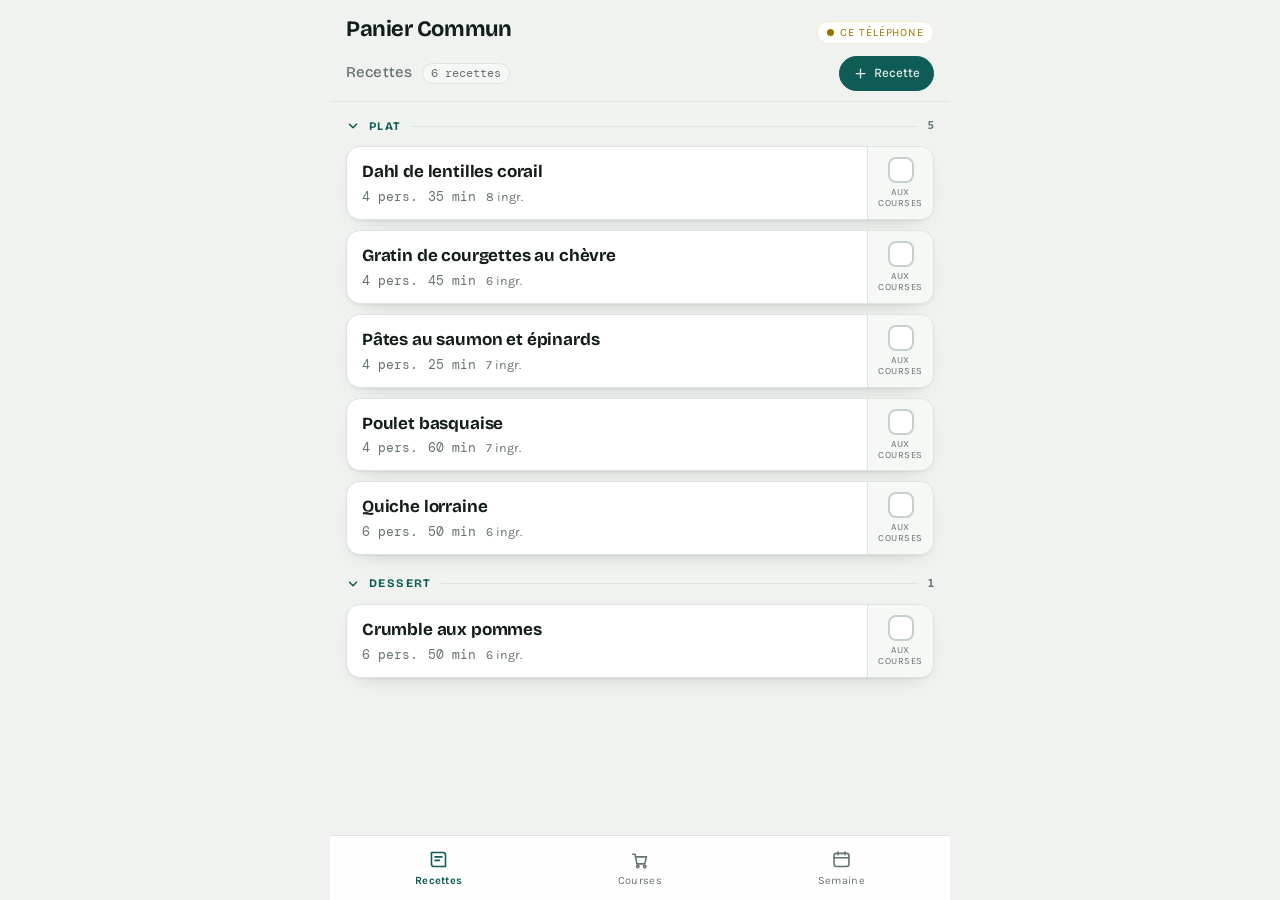
==== commit c2309921: "Panier Commun : reprise à la volée, recettes repliables, clavier Quatre gestes du quotidien qui accr" ====
--- a/panier/index.html
+++ b/panier/index.html
@@ -173,10 +173,6 @@
   letter-spacing:-.01em;margin:0 0 3px;text-wrap:balance;
 }
 .tile-meta{font-size:12.5px;color:var(--muted);display:flex;gap:10px;flex-wrap:wrap;align-items:center}
-.tile-meta .cat{
-  text-transform:uppercase;letter-spacing:.09em;font-size:10.5px;
-  color:var(--citron);background:var(--citron-soft);border-radius:4px;padding:2px 6px;font-weight:700;
-}
 .tile-meta .num{font-family:"DM Mono",ui-monospace,monospace}
 .tile-check{
   width:66px;flex:none;border-left:1px solid var(--line);
@@ -293,6 +289,36 @@
 .slot .chev{width:16px;height:16px;stroke:var(--line-strong);fill:none;stroke-width:2;stroke-linecap:round;stroke-linejoin:round;flex:none}
 .slot:hover{background:var(--surface-2)}
 .slot:hover .chev{stroke:var(--accent)}
+
+/* ---------- groupes de recettes ---------- */
+.recipes{gap:18px}
+.group{display:flex;flex-direction:column;gap:10px}
+.group-head{
+  display:flex;align-items:center;gap:9px;width:100%;text-align:left;padding:2px 0;
+  font-family:"Bricolage Grotesque",sans-serif;font-size:11.5px;font-weight:700;text-transform:uppercase;
+  letter-spacing:.12em;color:var(--accent);
+}
+.group-head .chev{
+  width:14px;height:14px;flex:none;stroke:currentColor;fill:none;stroke-width:2.6;
+  stroke-linecap:round;stroke-linejoin:round;transition:transform .15s;
+}
+.group-head .rule{flex:1;height:1px;background:var(--line)}
+.group-head .n{font-family:"DM Mono",ui-monospace,monospace;font-size:11px;color:var(--muted);letter-spacing:0}
+.group-head .n b{color:var(--accent);font-weight:700}
+.group[data-closed="1"] .chev{transform:rotate(-90deg)}
+.group[data-closed="1"] .tiles{display:none}
+.tiles{display:flex;flex-direction:column;gap:10px;margin:0;padding:0;list-style:none}
+
+/* ---------- clavier virtuel ----------
+   Quand le clavier est ouvert, la barre d'onglets ne sert à rien et vole la
+   place du champ en cours de saisie : on l'efface le temps de la frappe.
+   On rend aussi à la page la hauteur que le clavier lui prend (--kb), sans
+   quoi un champ situé en bas n'a plus assez de vide sous lui pour remonter. */
+:root.kb .tabbar{display:none}
+:root.kb .view{padding-bottom:calc(var(--kb, 0px) + 28px)}
+:root.kb .scrim{bottom:var(--kb, 0px)}
+:root.kb .sheet{max-height:calc(100dvh - var(--kb, 0px) - 12px)}
+.item,.ingrow,.addbar{scroll-margin-top:104px;scroll-margin-bottom:124px}
 
 /* ---------- tab bar ---------- */
 .tabbar{
@@ -442,7 +468,7 @@
   </header>
 
   <section class="view active" id="view-recipes">
-    <ul class="recipes" id="recipeList"></ul>
+    <div class="recipes" id="recipeList"></div>
   </section>
 
   <section class="view" id="view-list">
@@ -598,19 +624,104 @@
   toastTimer = setTimeout(()=>t.classList.remove("show"), 2600);
 }
 
+/* --------------------- mémoire de l'interface ---------------------
+   L'onglet ouvert, la position dans la page et les types de recettes
+   repliés survivent au rechargement : on revient exactement là où on
+   était. Rien de tout cela n'est partagé — c'est propre à ce téléphone.
+------------------------------------------------------------------- */
+const UI_TABS = ["recipes","list","week"];
+let ui = {tab:"recipes", scroll:0, closed:[]};
+
+function loadUI(){
+  try{
+    const raw = JSON.parse(localStorage.getItem(LS_UI) || "null");
+    if(raw && typeof raw === "object"){
+      if(UI_TABS.indexOf(raw.tab) >= 0) ui.tab = raw.tab;
+      if(typeof raw.scroll === "number" && raw.scroll >= 0) ui.scroll = raw.scroll;
+      if(Array.isArray(raw.closed)) ui.closed = raw.closed.filter(x=>typeof x === "string");
+    }
+  }catch(e){}
+}
+let uiTimer;
+function saveUI(now){
+  clearTimeout(uiTimer);
+  const write = ()=>{ try{ localStorage.setItem(LS_UI, JSON.stringify(ui)); }catch(e){} };
+  if(now) write(); else uiTimer = setTimeout(write, 300);
+}
+function rememberScroll(){
+  ui.scroll = Math.max(0, Math.round(window.scrollY || window.pageYOffset || 0));
+  saveUI();
+}
+function restoreScroll(){
+  const y = ui.scroll;
+  if(!y) return;
+  let stop = false, tries = 0;
+  const cancel = ()=>{ stop = true; };
+  window.addEventListener("touchstart", cancel, {passive:true, once:true});
+  window.addEventListener("wheel", cancel, {passive:true, once:true});
+  /* La hauteur de la page bouge encore (polices, données distantes) :
+     on repose la page à sa place tant qu'elle n'y arrive pas. */
+  const go = ()=>{
+    if(stop) return;
+    window.scrollTo(0, y);
+    if(++tries < 10 && Math.abs((window.scrollY||0) - y) > 2) setTimeout(go, 120);
+  };
+  requestAnimationFrame(go);
+  setTimeout(go, 400);
+  setTimeout(go, 900);
+}
+
+/* --------------------- clavier virtuel ---------------------
+   Sur téléphone, le clavier recouvre le bas de l'écran sans faire remonter
+   la page : le champ qu'on remplit se retrouve caché dessous. On mesure la
+   zone réellement visible (visualViewport) et on y ramène le champ actif.
+----------------------------------------------------------- */
+const vvp = window.visualViewport || null;
+function viewTop(){ return vvp ? vvp.offsetTop : 0; }
+function viewHeight(){ return vvp ? vvp.height : window.innerHeight; }
+function kbOpen(){ return vvp ? (window.innerHeight - vvp.height) > 120 : false; }
+function isField(el){
+  return !!el && /^(INPUT|SELECT|TEXTAREA)$/.test(el.tagName || "") && el.type !== "hidden";
+}
+function keepVisible(el){
+  if(!isField(el)) return;
+  const box = el.closest(".item, .ingrow, .field, .addbar") || el;
+  const r = box.getBoundingClientRect();
+  const top = viewTop(), bottom = top + viewHeight();
+  const sheet = el.closest(".sheet-body");
+  if(sheet){
+    const sr = sheet.getBoundingClientRect();
+    const hi = Math.max(sr.top, top) + 12, lo = Math.min(sr.bottom, bottom) - 14;
+    if(r.bottom > lo) sheet.scrollTop += r.bottom - lo;
+    else if(r.top < hi) sheet.scrollTop += r.top - hi;
+    return;
+  }
+  const head = document.querySelector(".topbar");
+  const tabs = document.querySelector(".tabbar");
+  const padTop = (head ? head.getBoundingClientRect().height : 0) + 10;
+  const padBot = ((kbOpen() || !tabs) ? 0 : tabs.getBoundingClientRect().height) + 14;
+  if(r.bottom > bottom - padBot) window.scrollBy({top:r.bottom - (bottom - padBot), behavior:"smooth"});
+  else if(r.top < top + padTop) window.scrollBy({top:r.top - (top + padTop), behavior:"smooth"});
+}
+function followField(){
+  const el = document.activeElement;
+  if(isField(el)) keepVisible(el);
+}
+
 /* ------------------------------ synchro ------------------------------
-   Les trois collections vivent en local (localStorage) et, quand un foyer
+   Les quatre collections vivent en local (localStorage) et, quand un foyer
    est configuré, dans une base Firebase Realtime Database via son API REST :
    flux d'événements en lecture (EventSource), PUT par document en écriture.
    Hors ligne, les écritures s'empilent dans une file et repartent au retour
    du réseau. Chaque document porte un updatedAt : le plus récent gagne.
 --------------------------------------------------------------------- */
-const COLS = ["recipes","shopping","plan"];
+const COLS = ["recipes","shopping","plan","pantry"];
 const LS_DATA = "panier.data.v1";
 const LS_CFG  = "panier.foyer.v1";
-const state = { recipes:new Map(), shopping:new Map(), plan:new Map(), tab:"recipes", editing:null, ready:false };
-
-let localData = {recipes:{}, shopping:{}, plan:{}};
+const LS_UI   = "panier.ui.v1";
+const state = { recipes:new Map(), shopping:new Map(), plan:new Map(), pantry:new Map(), tab:"recipes", editing:null, ready:false };
+
+let localData = {recipes:{}, shopping:{}, plan:{}, pantry:{}};
 let queue = [];
 let cfg = {url:"", code:""};
 let es = null, esState = "off", firstSync = false, retryTimer = null;
@@ -623,7 +734,7 @@
 function loadLocal(){
   try{
     const raw = JSON.parse(localStorage.getItem(LS_DATA) || "null");
-    if(raw && raw.data){ localData = Object.assign({recipes:{},shopping:{},plan:{}}, raw.data); queue = raw.queue || []; }
+    if(raw && raw.data){ localData = Object.assign({recipes:{},shopping:{},plan:{},pantry:{}}, raw.data); queue = raw.queue || []; }
   }catch(e){}
   try{ cfg = JSON.parse(localStorage.getItem(LS_CFG) || "null") || cfg; }catch(e){}
   const cutoff = Date.now() - 30*24*3600*1000;
@@ -806,6 +917,26 @@
   if(it.manualQty) names.unshift("Ajouté à la volée");
   return names.join(" · ");
 }
+/* Tout ce qu'on ajoute à la volée est retenu : le nom tel qu'on l'écrit,
+   son unité et son rayon. L'article peut ensuite être coché, retiré, vidé
+   avec les autres — la barre de recherche le reproposera quand même, et
+   les deux téléphones du foyer partagent la même mémoire. */
+const PANTRY_MAX = 240;
+async function remember(name, unit, rayon){
+  if(!name) return;
+  const u = unit || "", ray = rayon || guessRayon(name);
+  const id = itemId(name, u);
+  const cur = state.pantry.get(id);
+  if(cur && cur.name === name && (cur.unit||"") === u && (cur.rayon||"") === ray &&
+     (Date.now() - (cur.usedAt||0)) < 3600*1000) return;
+  await save("pantry", id, {name, unit:u, rayon:ray, usedAt:Date.now()});
+  const all = [...state.pantry.values()];
+  if(all.length > PANTRY_MAX){
+    all.sort((a,b)=>(a.usedAt||0)-(b.usedAt||0));
+    for(const old of all.slice(0, all.length - PANTRY_MAX)) await drop("pantry", old.id);
+  }
+}
+
 async function addManual(name, qty, unit, rayon){
   if(!name) return;
   const id = itemId(name, unit);
@@ -817,6 +948,7 @@
   body.done = false;
   body.name = body.name || name;
   await save("shopping", id, body);
+  await remember(body.name, body.unit, body.rayon);
   toast(add!=null ? `${fmtQty(add)} ${unit||""} ${name} ajouté`.replace(/\s+/g," ") : `${name} ajouté`);
 }
 async function recipeToList(recipe, servings){
@@ -864,8 +996,10 @@
   const acts = $("#headActions");
   if(state.tab === "recipes"){
     const n = state.recipes.size;
-    count.textContent = n ? n + (n>1 ? " recettes" : " recette") : "";
-    acts.innerHTML = '<button class="btn btn-primary" data-act="new-recipe"><svg viewBox="0 0 24 24"><path d="M12 5v14M5 12h14"/></svg>Recette</button>';
+    const cochees = [...state.recipes.values()].filter(r=>r.inList).length;
+    count.textContent = n ? n + (n>1 ? " recettes" : " recette") + (cochees ? " · " + cochees + " aux courses" : "") : "";
+    acts.innerHTML = (cochees ? '<button class="btn btn-quiet" data-act="uncheck-all">Tout décocher</button>' : "") +
+      '<button class="btn btn-primary" data-act="new-recipe"><svg viewBox="0 0 24 24"><path d="M12 5v14M5 12h14"/></svg>Recette</button>';
   } else if(state.tab === "list"){
     const undone = [...state.shopping.values()].filter(i=>!i.done).length;
     const done = state.shopping.size - undone;
@@ -880,34 +1014,76 @@
   }
 }
 
+const SANS_CAT = "Sans catégorie";
+function catKey(label){ return "c-" + slug(label); }
+
+function tileHTML(r){
+  const meta = [];
+  if(r.servings) meta.push('<span class="num">' + esc(r.servings) + ' pers.</span>');
+  if(r.minutes) meta.push('<span class="num">' + esc(r.minutes) + ' min</span>');
+  meta.push('<span>' + ((r.ingredients||[]).length) + ' ingr.</span>');
+  return '<li class="tile" data-inlist="' + (r.inList ? 1 : 0) + '">' +
+    '<button class="tile-open" data-act="open-recipe" data-id="' + esc(r.id) + '">' +
+      '<h3 class="tile-name">' + esc(r.name) + '</h3>' +
+      '<div class="tile-meta">' + meta.join("") + '</div>' +
+    '</button>' +
+    '<button class="tile-check" data-act="toggle-recipe" data-id="' + esc(r.id) + '" aria-pressed="' + (r.inList?"true":"false") + '" aria-label="Ajouter les ingrédients aux courses">' +
+      '<span class="box">' + ICON_CHECK + '</span>' + (r.inList ? "dans<br>la liste" : "aux<br>courses") +
+    '</button></li>';
+}
+
+/* Les recettes sont rangées par type ; chaque type se replie d'une touche et
+   reste replié au rechargement. Les types sans nom ferment la marche. */
 function renderRecipes(){
-  const ul = $("#recipeList");
+  const wrap = $("#recipeList");
   const recipes = [...state.recipes.values()].sort((a,b)=>(a.name||"").localeCompare(b.name||"","fr"));
   if(!recipes.length){
-    ul.innerHTML = '<li>' + (state.ready
+    wrap.innerHTML = state.ready
       ? '<div class="empty"><strong>Aucune recette pour l’instant</strong>Touchez « Recette » en haut pour écrire la première : ses ingrédients partiront ensuite dans les courses en un geste.</div>'
-      : '<div class="empty">Chargement…</div>') + '</li>';
-    return;
-  }
-  ul.innerHTML = recipes.map(r=>{
-    const meta = [];
-    if(r.category) meta.push('<span class="cat">' + esc(r.category) + '</span>');
-    if(r.servings) meta.push('<span class="num">' + esc(r.servings) + ' pers.</span>');
-    if(r.minutes) meta.push('<span class="num">' + esc(r.minutes) + ' min</span>');
-    meta.push('<span>' + ((r.ingredients||[]).length) + ' ingr.</span>');
-    return '<li class="tile" data-inlist="' + (r.inList ? 1 : 0) + '">' +
-      '<button class="tile-open" data-act="open-recipe" data-id="' + esc(r.id) + '">' +
-        '<h3 class="tile-name">' + esc(r.name) + '</h3>' +
-        '<div class="tile-meta">' + meta.join("") + '</div>' +
+      : '<div class="empty">Chargement…</div>';
+    return;
+  }
+  const groups = new Map();
+  for(const r of recipes){
+    const label = (r.category||"").trim() || SANS_CAT;
+    const key = catKey(label);
+    if(!groups.has(key)) groups.set(key, {key, label, items:[]});
+    groups.get(key).items.push(r);
+  }
+  /* Ordre d'un repas d'abord (celui du formulaire), le reste par ordre
+     alphabétique, et les recettes sans type tout en bas. */
+  const rang = g => {
+    if(g.label === SANS_CAT) return 999;
+    const at = CATEGORIES.indexOf(g.label);
+    return at < 0 ? 500 : at;
+  };
+  const list = [...groups.values()].sort((a,b)=>
+    rang(a) - rang(b) || a.label.localeCompare(b.label, "fr"));
+  wrap.innerHTML = list.map(g=>{
+    const closed = ui.closed.indexOf(g.key) >= 0;
+    const dans = g.items.filter(r=>r.inList).length;
+    return '<section class="group" data-closed="' + (closed ? 1 : 0) + '">' +
+      '<button class="group-head" data-act="fold-cat" data-cat="' + esc(g.key) + '" aria-expanded="' + (closed ? "false" : "true") + '">' +
+        '<svg class="chev" viewBox="0 0 24 24"><path d="M6 9l6 6 6-6"/></svg>' +
+        '<span>' + esc(g.label) + '</span><span class="rule"></span>' +
+        '<span class="n">' + (dans ? '<b>' + dans + ' ✓</b> · ' : "") + g.items.length + '</span>' +
       '</button>' +
-      '<button class="tile-check" data-act="toggle-recipe" data-id="' + esc(r.id) + '" aria-pressed="' + (r.inList?"true":"false") + '" aria-label="Ajouter les ingrédients aux courses">' +
-        '<span class="box">' + ICON_CHECK + '</span>' + (r.inList ? "dans<br>la liste" : "aux<br>courses") +
-      '</button></li>';
+      '<ul class="tiles">' + g.items.map(tileHTML).join("") + '</ul>' +
+    '</section>';
   }).join("");
 }
 
 function renderList(){
   const wrap = $("#shopList");
+  /* Un envoi de l'autre téléphone redessine la liste : on remet le curseur
+     là où il était pour ne pas couper une saisie en cours. */
+  const act = document.activeElement;
+  let keep = null;
+  if(isField(act) && wrap.contains(act) && act.dataset && act.dataset.id){
+    let start = null;
+    try{ start = act.selectionStart; }catch(e){}
+    keep = {id:act.dataset.id, name:act.name, start};
+  }
   const items = [...state.shopping.values()];
   if(!items.length){
     wrap.innerHTML = state.ready
@@ -953,6 +1129,13 @@
     html += "</ul></section>";
   }
   wrap.innerHTML = html;
+  if(keep){
+    const back = wrap.querySelector('.item[data-id="' + keep.id + '"] [name="' + keep.name + '"]');
+    if(back){
+      back.focus();
+      try{ if(keep.start != null) back.setSelectionRange(keep.start, keep.start); }catch(e){}
+    }
+  }
 }
 
 function renderWeek(){
@@ -1129,9 +1312,10 @@
     for(const w of words) out.set(w, {name:w.charAt(0).toUpperCase()+w.slice(1), rayon});
   }
   for(const r of state.recipes.values()){
-    for(const ing of (r.ingredients||[])) out.set(norm(ing.name), {name:ing.name, rayon:ing.rayon||guessRayon(ing.name), unit:ing.unit});
-  }
-  for(const it of state.shopping.values()) out.set(norm(it.name), {name:it.name, rayon:it.rayon, unit:it.unit});
+    for(const ing of (r.ingredients||[])) out.set(norm(ing.name), {name:ing.name, rayon:ing.rayon||guessRayon(ing.name), unit:ing.unit, known:true});
+  }
+  for(const p of state.pantry.values()) out.set(norm(p.name), {name:p.name, rayon:p.rayon||guessRayon(p.name), unit:p.unit, known:true});
+  for(const it of state.shopping.values()) out.set(norm(it.name), {name:it.name, rayon:it.rayon, unit:it.unit, known:true});
   return [...out.values()];
 }
 function refreshAddBar(){
@@ -1146,7 +1330,16 @@
       '<span>' + esc(p.name) + '</span><span class="ray">→ ' + esc(RAYON_NAME[guessRayon(p.name)]) + '</span>';
   } else parsed.hidden = true;
   const q = norm(p.name);
-  const hits = q.length >= 2 ? catalog().filter(c=>norm(c.name).includes(q)).slice(0,6) : [];
+  /* Ce qu'on a déjà ajouté soi-même passe devant les mots du dictionnaire,
+     et un début de mot devant un morceau trouvé au milieu. */
+  const hits = q.length < 2 ? [] : catalog()
+    .map(c=>{
+      const at = norm(c.name).indexOf(q);
+      return at < 0 ? null : {c, score:(c.known ? 0 : 2) + (at === 0 ? 0 : 1)};
+    })
+    .filter(Boolean)
+    .sort((a,b)=> a.score - b.score || a.c.name.localeCompare(b.c.name,"fr"))
+    .slice(0,6).map(x=>x.c);
   if(!hits.length){ sug.hidden = true; return; }
   sug.hidden = false;
   sug.innerHTML = hits.map(c=>'<button type="button" data-act="suggest" data-name="' + esc(c.name) + '" data-rayon="' + esc(c.rayon||"divers") + '" data-unit="' + esc(c.unit||"") + '">' +
@@ -1189,6 +1382,21 @@
     toast("Ce téléphone n'est plus relié");
     return;
   }
+  if(act === "fold-cat"){
+    const key = btn.dataset.cat;
+    const at = ui.closed.indexOf(key);
+    if(at >= 0) ui.closed.splice(at, 1); else ui.closed.push(key);
+    saveUI(true);
+    renderRecipes();
+    return;
+  }
+  if(act === "uncheck-all"){
+    const cochees = [...state.recipes.values()].filter(r=>r.inList);
+    if(!cochees.length){ toast("Aucune recette cochée"); return; }
+    for(const r of cochees) await recipeOffList(r);
+    toast(cochees.length > 1 ? cochees.length + " recettes décochées" : "Recette décochée");
+    return;
+  }
   if(act === "new-recipe"){ openNewRecipe(); return; }
   if(act === "save-recipe"){ await saveRecipe(); return; }
   if(act === "rm-ing"){
@@ -1235,7 +1443,7 @@
     state.editing = state.editing === id ? null : id;
     renderList();
     const input = document.querySelector('.item.editing input[name="qty"]');
-    if(input) input.focus();
+    if(input){ input.focus(); keepVisible(input); }
     return;
   }
   if(act === "remove-item"){
@@ -1299,9 +1507,15 @@
   }
   if(el.name === "unit" || el.name === "qty"){
     const newId = itemId(body.name, body.unit);
-    if(newId !== id){ await drop("shopping", id); state.editing = newId; await save("shopping", newId, body); return; }
+    if(newId !== id){
+      await drop("shopping", id); state.editing = newId;
+      await save("shopping", newId, body);
+      await remember(body.name, body.unit, body.rayon);
+      return;
+    }
   }
   await save("shopping", id, body);
+  await remember(body.name, body.unit, body.rayon);
 });
 
 $("#addForm").addEventListener("submit", async (ev)=>{
@@ -1313,15 +1527,51 @@
 });
 $("#addInput").addEventListener("input", refreshAddBar);
 
+function showTab(name){
+  state.tab = UI_TABS.indexOf(name) >= 0 ? name : "recipes";
+  document.querySelectorAll(".tab").forEach(t=>t.setAttribute("aria-current", String(t.dataset.tab === state.tab)));
+  document.querySelectorAll(".view").forEach(v=>v.classList.toggle("active", v.id === "view-" + state.tab));
+  renderHead();
+}
 document.querySelectorAll(".tab").forEach(tab=>{
   tab.addEventListener("click", ()=>{
-    state.tab = tab.dataset.tab;
-    document.querySelectorAll(".tab").forEach(t=>t.setAttribute("aria-current", String(t === tab)));
-    document.querySelectorAll(".view").forEach(v=>v.classList.toggle("active", v.id === "view-" + state.tab));
+    showTab(tab.dataset.tab);
     window.scrollTo({top:0});
-    renderHead();
+    ui.tab = state.tab; ui.scroll = 0; saveUI(true);
   });
 });
+
+/* ---- position dans la page, retenue pour le prochain démarrage ---- */
+let scrollTick = false;
+window.addEventListener("scroll", ()=>{
+  if(scrollTick) return;
+  scrollTick = true;
+  requestAnimationFrame(()=>{ scrollTick = false; rememberScroll(); });
+}, {passive:true});
+window.addEventListener("pagehide", ()=>{ rememberScroll(); saveUI(true); });
+document.addEventListener("visibilitychange", ()=>{
+  if(document.visibilityState === "hidden"){ rememberScroll(); saveUI(true); }
+});
+
+/* ---- clavier : le champ actif reste visible ---- */
+document.addEventListener("focusin", ev=>{
+  const el = ev.target;
+  if(!isField(el)) return;
+  keepVisible(el);
+  setTimeout(()=>{ if(document.activeElement === el) keepVisible(el); }, 180);
+  setTimeout(()=>{ if(document.activeElement === el) keepVisible(el); }, 450);
+});
+if(vvp){
+  vvp.addEventListener("resize", ()=>{
+    const pris = Math.max(0, Math.round(window.innerHeight - vvp.height));
+    const ouvert = pris > 120;
+    document.documentElement.style.setProperty("--kb", (ouvert ? pris : 0) + "px");
+    document.documentElement.classList.toggle("kb", ouvert);
+    followField();
+    setTimeout(followField, 140);
+    setTimeout(followField, 380);
+  });
+}
 
 $("#scrim").addEventListener("click", ev=>{ if(ev.target === $("#scrim")) closeSheet(); });
 document.addEventListener("keydown", ev=>{
@@ -1339,6 +1589,8 @@
 /* ------------------------------ démarrage ------------------------------ */
 (function boot(){
   loadLocal();
+  loadUI();
+  if("scrollRestoration" in history) history.scrollRestoration = "manual";
   const m = location.hash.match(/[#&]f=([^&]+)/);
   if(m){
     try{
@@ -1359,7 +1611,9 @@
   }
   for(const col of COLS) state[col] = visible(col);
   state.ready = true;
+  showTab(ui.tab);
   render();
+  restoreScroll();
   updateSync();
   connect();
   if("serviceWorker" in navigator && location.protocol.indexOf("http") === 0){
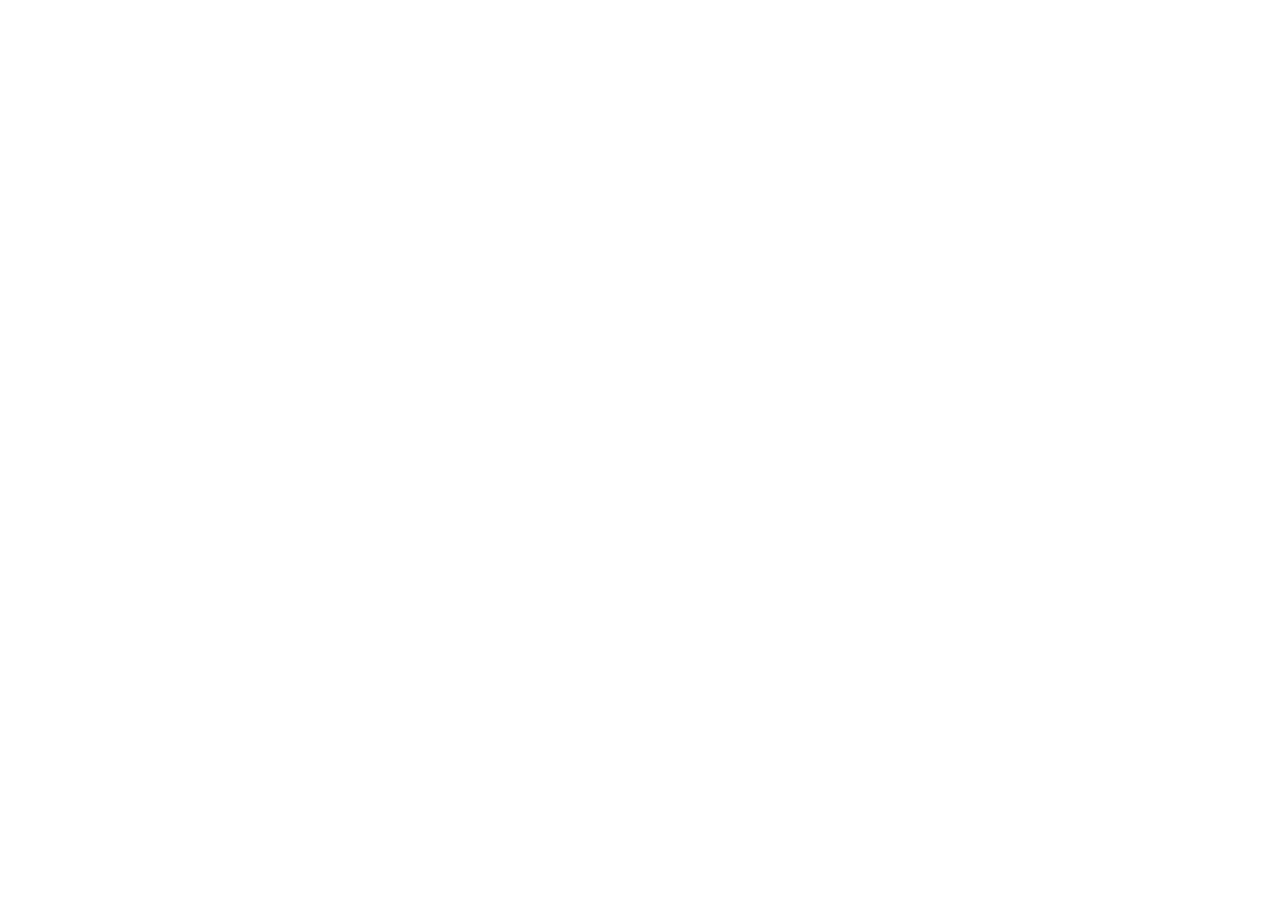
==== commit 23b1dd94: "Retirer la copie de Panier Commun, renvoyer vers son dépôt L'application vit dans Remix4449/panier-c" ====
--- a/panier/index.html
+++ b/panier/index.html
@@ -3,1626 +3,59 @@
 <head>
 <meta charset="utf-8">
 <meta name="viewport" content="width=device-width, initial-scale=1, viewport-fit=cover">
-<title>Panier Commun</title>
-<meta name="description" content="Recettes, liste de courses triée par rayon et repas de la semaine, partagés entre deux téléphones.">
-<meta name="theme-color" content="#0E5C55" media="(prefers-color-scheme: light)">
-<meta name="theme-color" content="#0D1312" media="(prefers-color-scheme: dark)">
-<meta name="mobile-web-app-capable" content="yes">
-<meta name="apple-mobile-web-app-capable" content="yes">
-<meta name="apple-mobile-web-app-status-bar-style" content="black-translucent">
-<meta name="apple-mobile-web-app-title" content="Panier">
-<link rel="preconnect" href="https://fonts.googleapis.com">
-<link rel="preconnect" href="https://fonts.gstatic.com" crossorigin>
-<link rel="stylesheet" href="https://fonts.googleapis.com/css2?family=Bricolage+Grotesque:opsz,wght@12..96,500;12..96,700&family=Karla:ital,wght@0,400;0,500;0,700;1,400&family=DM+Mono:wght@400;500&display=swap">
-<link rel="manifest" href="manifest.webmanifest">
-<link rel="icon" href="icon-192.png" sizes="192x192">
-<link rel="apple-touch-icon" href="apple-touch-icon.png">
+<title>Panier Commun a déménagé</title>
+<link rel="canonical" href="https://remix4449.github.io/panier-commun/">
 <style>
-html{-webkit-text-size-adjust:100%}
-[hidden]{display:none!important}
-img{max-width:100%}
+  :root{color-scheme:light dark}
+  body{
+    margin:0;min-height:100dvh;display:grid;place-items:center;padding:24px;
+    font:16px/1.6 system-ui,-apple-system,"Segoe UI",sans-serif;
+    background:#f3f5f1;color:#17211c;text-align:center;
+  }
+  @media (prefers-color-scheme:dark){body{background:#121714;color:#e7ece8}}
+  main{max-width:34rem}
+  h1{font-size:1.45rem;margin:0 0 12px;letter-spacing:-.01em}
+  p{margin:0 0 18px;opacity:.82}
+  a.go{
+    display:inline-block;padding:13px 22px;border-radius:999px;
+    background:#1d5c46;color:#fff;text-decoration:none;font-weight:700;
+  }
+  code{font-size:.86em;opacity:.7}
 </style>
 </head>
 <body>
-<style>
-:root{
-  --ground:#EFF2EF;
-  --surface:#FFFFFF;
-  --surface-2:#F6F8F5;
-  --ink:#131D1B;
-  --muted:#65736F;
-  --line:#DDE4DF;
-  --line-strong:#C6D1CB;
-  --accent:#0E5C55;
-  --accent-ink:#0A403B;
-  --accent-soft:#D8EAE5;
-  --citron:#9A7100;
-  --citron-soft:#F4EBCC;
-  --danger:#9B3922;
-  --shadow:0 1px 2px rgba(19,29,27,.06), 0 8px 24px -16px rgba(19,29,27,.35);
-  --radius:14px;
-  color-scheme:light;
-}
-@media (prefers-color-scheme: dark){
-  :root:not([data-theme="light"]){
-    --ground:#0D1312;
-    --surface:#171F1D;
-    --surface-2:#1D2724;
-    --ink:#E7EEEB;
-    --muted:#94A29D;
-    --line:#293431;
-    --line-strong:#3A4845;
-    --accent:#5FC5B3;
-    --accent-ink:#8FDCCD;
-    --accent-soft:#123430;
-    --citron:#E0BE5C;
-    --citron-soft:#2C2716;
-    --danger:#E08A70;
-    --shadow:0 1px 2px rgba(0,0,0,.4), 0 10px 28px -18px rgba(0,0,0,.9);
-    color-scheme:dark;
-  }
-}
-:root[data-theme="dark"]{
-  --ground:#0D1312;
-  --surface:#171F1D;
-  --surface-2:#1D2724;
-  --ink:#E7EEEB;
-  --muted:#94A29D;
-  --line:#293431;
-  --line-strong:#3A4845;
-  --accent:#5FC5B3;
-  --accent-ink:#8FDCCD;
-  --accent-soft:#123430;
-  --citron:#E0BE5C;
-  --citron-soft:#2C2716;
-  --danger:#E08A70;
-  --shadow:0 1px 2px rgba(0,0,0,.4), 0 10px 28px -18px rgba(0,0,0,.9);
-  color-scheme:dark;
-}
-
-*{box-sizing:border-box}
-[hidden]{display:none!important}
-body{
-  margin:0;
-  background:var(--ground);
-  color:var(--ink);
-  font-family:"Karla","Helvetica Neue",Arial,sans-serif;
-  font-size:16px;
-  line-height:1.45;
-  -webkit-font-smoothing:antialiased;
-}
-button,input,select,textarea{font:inherit;color:inherit}
-button{cursor:pointer;background:none;border:none;padding:0}
-:focus-visible{outline:2px solid var(--accent);outline-offset:2px;border-radius:6px}
-@media (prefers-reduced-motion: reduce){*{animation:none!important;transition:none!important}}
-
-.app{max-width:620px;margin:0 auto;min-height:100dvh;display:flex;flex-direction:column;background:var(--ground)}
-
-/* ---------- top bar ---------- */
-.topbar{
-  position:sticky;top:0;z-index:30;
-  background:color-mix(in srgb, var(--ground) 88%, transparent);
-  backdrop-filter:blur(10px);
-  border-bottom:1px solid var(--line);
-  padding:14px 16px 10px;
-}
-.brandrow{display:flex;align-items:baseline;gap:10px;flex-wrap:wrap}
-.brand{
-  font-family:"Bricolage Grotesque","Karla",sans-serif;
-  font-weight:700;font-size:22px;letter-spacing:-.02em;margin:0;
-  font-variation-settings:"opsz" 24;
-}
-.sync{
-  margin-left:auto;display:inline-flex;align-items:center;gap:6px;
-  font-size:11px;letter-spacing:.08em;text-transform:uppercase;color:var(--muted);
-  border:1px solid var(--line);border-radius:999px;padding:3px 9px;background:var(--surface);
-}
-.sync .dot{width:7px;height:7px;border-radius:50%;background:var(--muted)}
-.sync[data-state="live"] .dot{background:var(--accent)}
-.sync[data-state="live"]{color:var(--accent);border-color:var(--accent-soft)}
-.sync[data-state="local"] .dot{background:var(--citron)}
-.sync[data-state="local"]{color:var(--citron);border-color:var(--citron-soft)}
-
-.viewhead{display:flex;align-items:center;gap:8px 10px;margin-top:10px;flex-wrap:wrap}
-.viewhead h2{
-  font-family:"Bricolage Grotesque","Karla",sans-serif;
-  font-size:15px;font-weight:500;margin:0;letter-spacing:.01em;color:var(--muted);white-space:nowrap;
-}
-.viewhead .count{
-  font-family:"DM Mono",ui-monospace,monospace;font-size:12px;color:var(--muted);white-space:nowrap;
-  background:var(--surface-2);border:1px solid var(--line);border-radius:999px;padding:1px 8px;
-}
-.headactions{margin-left:auto;display:flex;gap:8px}
-.btn{
-  border:1px solid var(--line-strong);border-radius:999px;padding:7px 13px;
-  font-size:13px;font-weight:500;background:var(--surface);color:var(--ink);
-  display:inline-flex;align-items:center;gap:6px;white-space:nowrap;
-}
-.btn:hover{border-color:var(--accent);color:var(--accent)}
-.btn-primary{background:var(--accent);border-color:var(--accent);color:var(--surface)}
-:root[data-theme="dark"] .btn-primary,
-:root:not([data-theme="light"]) .btn-primary{color:var(--ground)}
-.btn-primary:hover{filter:brightness(1.08);color:var(--surface)}
-:root[data-theme="dark"] .btn-primary:hover{color:var(--ground)}
-.btn-quiet{border-color:transparent;background:transparent;color:var(--muted)}
-.btn-quiet:hover{color:var(--danger);border-color:transparent}
-.btn svg{width:15px;height:15px;stroke:currentColor;fill:none;stroke-width:2;stroke-linecap:round;stroke-linejoin:round}
-
-/* ---------- views ---------- */
-.view{flex:1;padding:14px 16px 104px;display:none}
-.view.active{display:block}
-
-.empty{
-  border:1px dashed var(--line-strong);border-radius:var(--radius);
-  padding:26px 20px;text-align:center;color:var(--muted);font-size:14px;
-  background:var(--surface-2);
-}
-.empty strong{display:block;color:var(--ink);font-size:15px;margin-bottom:4px;font-family:"Bricolage Grotesque",sans-serif}
-
-/* ---------- recipes ---------- */
-.recipes{display:flex;flex-direction:column;gap:10px;margin:0;padding:0;list-style:none}
-.tile{
-  display:flex;align-items:stretch;gap:12px;
-  background:var(--surface);border:1px solid var(--line);border-radius:var(--radius);
-  box-shadow:var(--shadow);overflow:hidden;transition:border-color .15s;
-}
-.tile[data-inlist="1"]{border-color:var(--accent);background:linear-gradient(90deg,var(--accent-soft) 0 4px,var(--surface) 4px)}
-.tile-open{flex:1;text-align:left;padding:13px 2px 13px 15px;display:block;min-width:0}
-.tile-name{
-  font-family:"Bricolage Grotesque","Karla",sans-serif;font-weight:700;font-size:17px;
-  letter-spacing:-.01em;margin:0 0 3px;text-wrap:balance;
-}
-.tile-meta{font-size:12.5px;color:var(--muted);display:flex;gap:10px;flex-wrap:wrap;align-items:center}
-.tile-meta .num{font-family:"DM Mono",ui-monospace,monospace}
-.tile-check{
-  width:66px;flex:none;border-left:1px solid var(--line);
-  display:flex;flex-direction:column;align-items:center;justify-content:center;gap:4px;
-  background:var(--surface-2);color:var(--muted);font-size:9.5px;letter-spacing:.06em;
-  text-transform:uppercase;text-align:center;line-height:1.15;padding:6px 4px;
-}
-.tile-check .box{
-  width:26px;height:26px;border-radius:8px;border:2px solid var(--line-strong);
-  display:grid;place-items:center;background:var(--surface);transition:.15s;
-}
-.tile-check .box svg{width:16px;height:16px;stroke:var(--surface);fill:none;stroke-width:3;stroke-linecap:round;stroke-linejoin:round;opacity:0}
-.tile[data-inlist="1"] .tile-check{background:var(--accent-soft);color:var(--accent)}
-.tile[data-inlist="1"] .tile-check .box{background:var(--accent);border-color:var(--accent)}
-.tile[data-inlist="1"] .tile-check .box svg{opacity:1;stroke:var(--surface)}
-:root[data-theme="dark"] .tile[data-inlist="1"] .tile-check .box svg,
-:root:not([data-theme="light"]) .tile[data-inlist="1"] .tile-check .box svg{stroke:var(--ground)}
-
-/* ---------- search / quick add ---------- */
-.addbar{position:relative;margin-bottom:14px}
-.addbar form{display:flex;gap:8px;align-items:center;
-  background:var(--surface);border:1px solid var(--line-strong);border-radius:12px;padding:4px 4px 4px 12px;
-  box-shadow:var(--shadow);
-}
-.addbar form:focus-within{border-color:var(--accent)}
-.addbar svg.mag{width:17px;height:17px;flex:none;stroke:var(--muted);fill:none;stroke-width:2;stroke-linecap:round}
-.addbar input{flex:1;min-width:0;border:none;background:none;padding:9px 0;outline:none}
-.addbar input::placeholder{color:var(--muted)}
-.addbar .go{
-  background:var(--accent);color:var(--surface);border-radius:9px;width:38px;height:38px;flex:none;
-  display:grid;place-items:center;
-}
-:root[data-theme="dark"] .addbar .go{color:var(--ground)}
-.addbar .go svg{width:18px;height:18px;stroke:currentColor;fill:none;stroke-width:2.4;stroke-linecap:round;stroke-linejoin:round}
-.parsed{
-  font-size:12px;color:var(--muted);padding:6px 4px 0;display:flex;gap:8px;align-items:center;flex-wrap:wrap;
-}
-.parsed b{font-family:"DM Mono",ui-monospace,monospace;color:var(--ink);font-weight:500}
-.parsed .ray{color:var(--accent)}
-.suggest{
-  position:absolute;left:0;right:0;top:calc(100% + 6px);z-index:20;
-  background:var(--surface);border:1px solid var(--line-strong);border-radius:12px;
-  box-shadow:var(--shadow);overflow:hidden;max-height:46vh;overflow-y:auto;
-}
-.suggest button{
-  display:flex;width:100%;text-align:left;gap:10px;align-items:center;
-  padding:10px 13px;border-bottom:1px solid var(--line);font-size:14.5px;
-}
-.suggest button:last-child{border-bottom:none}
-.suggest button:hover,.suggest button.on{background:var(--accent-soft)}
-.suggest .r{margin-left:auto;font-size:11px;color:var(--muted);text-transform:uppercase;letter-spacing:.06em}
-
-/* ---------- shopping list ---------- */
-.aisle{margin-bottom:20px}
-.aisle-head{
-  display:flex;align-items:center;gap:9px;margin:0 0 8px;padding:0 2px;
-}
-.aisle-head h3{
-  font-family:"Bricolage Grotesque",sans-serif;font-size:12px;font-weight:700;margin:0;
-  text-transform:uppercase;letter-spacing:.12em;color:var(--accent);
-}
-.aisle-head .rule{flex:1;height:1px;background:var(--line-strong)}
-.aisle-head .n{font-family:"DM Mono",monospace;font-size:11px;color:var(--muted)}
-.items{list-style:none;margin:0;padding:0;background:var(--surface);border:1px solid var(--line);border-radius:var(--radius);overflow:hidden;box-shadow:var(--shadow)}
-.item{border-bottom:1px solid var(--line)}
-.item:last-child{border-bottom:none}
-.item-row{display:flex;align-items:center;gap:11px;padding:9px 12px}
-.tick{
-  width:24px;height:24px;flex:none;border-radius:50%;border:2px solid var(--line-strong);
-  display:grid;place-items:center;background:var(--surface);
-}
-.tick svg{width:13px;height:13px;stroke:var(--surface);fill:none;stroke-width:3.2;stroke-linecap:round;stroke-linejoin:round;opacity:0}
-.item[data-done="1"] .tick{background:var(--accent);border-color:var(--accent)}
-.item[data-done="1"] .tick svg{opacity:1}
-:root[data-theme="dark"] .item[data-done="1"] .tick svg{stroke:var(--ground)}
-.item-body{flex:1;min-width:0;text-align:left;padding:2px 0}
-.item-name{display:block;font-size:15.5px;line-height:1.25}
-.item-from{display:block;font-size:11.5px;color:var(--muted);margin-top:1px;overflow:hidden;text-overflow:ellipsis;white-space:nowrap}
-.item[data-done="1"] .item-name{text-decoration:line-through;color:var(--muted)}
-.qty{
-  font-family:"DM Mono",ui-monospace,monospace;font-size:13px;flex:none;
-  background:var(--surface-2);border:1px solid var(--line);border-radius:8px;padding:3px 8px;
-  font-variant-numeric:tabular-nums;white-space:nowrap;
-}
-.item[data-done="1"] .qty{opacity:.5}
-.editor{display:none;padding:0 12px 12px 47px;gap:8px;flex-wrap:wrap;align-items:center}
-.item.editing .editor{display:flex}
-.editor input[type="number"]{width:74px}
-.editor input,.editor select{
-  background:var(--surface-2);border:1px solid var(--line-strong);border-radius:8px;padding:7px 9px;font-size:14px;outline:none;
-}
-.editor input:focus,.editor select:focus{border-color:var(--accent)}
-.editor input[name="unit"]{width:80px}
-.editor select{flex:1;min-width:130px}
-.editor .rm{color:var(--danger);font-size:13px;padding:6px 8px;border-radius:8px}
-.editor .rm:hover{background:var(--citron-soft)}
-
-/* ---------- week ---------- */
-.days{display:flex;flex-direction:column;gap:10px}
-.day{background:var(--surface);border:1px solid var(--line);border-radius:var(--radius);box-shadow:var(--shadow);overflow:hidden}
-.day.today{border-color:var(--accent)}
-.day-name{
-  font-family:"Bricolage Grotesque",sans-serif;font-size:11.5px;font-weight:700;text-transform:uppercase;
-  letter-spacing:.12em;padding:8px 14px 6px;color:var(--muted);display:flex;gap:8px;align-items:center;
-}
-.day.today .day-name{color:var(--accent)}
-.day.today .day-name::after{content:"aujourd'hui";text-transform:none;letter-spacing:.02em;font-weight:500;font-size:10.5px;opacity:.8}
-.slot{display:flex;align-items:center;gap:12px;padding:9px 14px;border-top:1px solid var(--line);width:100%;text-align:left}
-.slot .when{
-  font-size:10.5px;text-transform:uppercase;letter-spacing:.1em;color:var(--muted);width:38px;flex:none;
-}
-.slot .what{flex:1;min-width:0;font-size:15px;overflow:hidden;text-overflow:ellipsis;white-space:nowrap}
-.slot .what.none{color:var(--muted);font-style:italic;font-size:14px}
-.slot .chev{width:16px;height:16px;stroke:var(--line-strong);fill:none;stroke-width:2;stroke-linecap:round;stroke-linejoin:round;flex:none}
-.slot:hover{background:var(--surface-2)}
-.slot:hover .chev{stroke:var(--accent)}
-
-/* ---------- groupes de recettes ---------- */
-.recipes{gap:18px}
-.group{display:flex;flex-direction:column;gap:10px}
-.group-head{
-  display:flex;align-items:center;gap:9px;width:100%;text-align:left;padding:2px 0;
-  font-family:"Bricolage Grotesque",sans-serif;font-size:11.5px;font-weight:700;text-transform:uppercase;
-  letter-spacing:.12em;color:var(--accent);
-}
-.group-head .chev{
-  width:14px;height:14px;flex:none;stroke:currentColor;fill:none;stroke-width:2.6;
-  stroke-linecap:round;stroke-linejoin:round;transition:transform .15s;
-}
-.group-head .rule{flex:1;height:1px;background:var(--line)}
-.group-head .n{font-family:"DM Mono",ui-monospace,monospace;font-size:11px;color:var(--muted);letter-spacing:0}
-.group-head .n b{color:var(--accent);font-weight:700}
-.group[data-closed="1"] .chev{transform:rotate(-90deg)}
-.group[data-closed="1"] .tiles{display:none}
-.tiles{display:flex;flex-direction:column;gap:10px;margin:0;padding:0;list-style:none}
-
-/* ---------- clavier virtuel ----------
-   Quand le clavier est ouvert, la barre d'onglets ne sert à rien et vole la
-   place du champ en cours de saisie : on l'efface le temps de la frappe.
-   On rend aussi à la page la hauteur que le clavier lui prend (--kb), sans
-   quoi un champ situé en bas n'a plus assez de vide sous lui pour remonter. */
-:root.kb .tabbar{display:none}
-:root.kb .view{padding-bottom:calc(var(--kb, 0px) + 28px)}
-:root.kb .scrim{bottom:var(--kb, 0px)}
-:root.kb .sheet{max-height:calc(100dvh - var(--kb, 0px) - 12px)}
-.item,.ingrow,.addbar{scroll-margin-top:104px;scroll-margin-bottom:124px}
-
-/* ---------- tab bar ---------- */
-.tabbar{
-  position:fixed;bottom:0;left:0;right:0;z-index:40;
-  display:flex;max-width:620px;margin:0 auto;
-  background:color-mix(in srgb, var(--surface) 92%, transparent);
-  backdrop-filter:blur(12px);
-  border-top:1px solid var(--line);
-  padding:6px 8px calc(6px + env(safe-area-inset-bottom));
-}
-.tab{
-  flex:1;display:flex;flex-direction:column;align-items:center;gap:3px;padding:7px 4px 5px;
-  color:var(--muted);font-size:11px;letter-spacing:.03em;border-radius:10px;position:relative;
-}
-.tab svg{width:21px;height:21px;stroke:currentColor;fill:none;stroke-width:1.8;stroke-linecap:round;stroke-linejoin:round}
-.tab[aria-current="true"]{color:var(--accent);font-weight:700}
-.tab .badge{
-  position:absolute;top:2px;left:calc(50% + 8px);min-width:17px;height:17px;padding:0 4px;
-  background:var(--citron);color:#1b1400;border-radius:999px;font-size:10px;font-weight:700;
-  display:grid;place-items:center;font-family:"DM Mono",monospace;
-}
-
-/* ---------- sync sheet ---------- */
-.syncstate{margin:0 0 16px;font-size:14px;line-height:1.55;color:var(--muted)}
-.syncstate.ok{color:var(--ink)}
-.setup{border:1px solid var(--line);border-radius:12px;background:var(--surface-2);margin-bottom:18px;overflow:hidden}
-.setup summary{
-  padding:11px 14px;font-size:13px;font-weight:700;cursor:pointer;color:var(--accent);
-  letter-spacing:.02em;list-style:none;display:flex;align-items:center;gap:7px;
-}
-.setup summary::before{content:"";width:6px;height:6px;border-right:2px solid currentColor;border-bottom:2px solid currentColor;transform:rotate(-45deg);transition:transform .15s}
-.setup[open] summary::before{transform:rotate(45deg)}
-.setup summary::-webkit-details-marker{display:none}
-.setup-steps{margin:0;padding:0 16px 14px 32px;font-size:13.5px;line-height:1.6;color:var(--ink)}
-.setup-steps li{margin-bottom:9px}
-.setup-steps b{font-weight:700}
-.setup-steps pre{
-  font-family:"DM Mono",ui-monospace,monospace;font-size:11.5px;line-height:1.45;
-  background:var(--surface);border:1px solid var(--line);border-radius:8px;
-  padding:9px 11px;margin:7px 0 0;overflow-x:auto;
-}
-.codewrap{display:flex;gap:8px}
-.codewrap input{flex:1;min-width:0}
-.wide{width:100%;justify-content:center}
-
-/* ---------- sheets ---------- */
-.scrim{
-  position:fixed;inset:0;z-index:50;background:rgba(10,18,16,.5);
-  display:none;align-items:flex-end;justify-content:center;
-}
-.scrim.open{display:flex}
-.sheet{
-  background:var(--surface);width:100%;max-width:620px;max-height:92dvh;
-  border-radius:18px 18px 0 0;display:flex;flex-direction:column;overflow:hidden;
-  animation:rise .22s ease-out;
-}
-@keyframes rise{from{transform:translateY(14px);opacity:.6}to{transform:none;opacity:1}}
-.sheet-head{
-  display:flex;align-items:flex-start;gap:12px;padding:16px 16px 12px;border-bottom:1px solid var(--line);
-}
-.sheet-head h2{
-  font-family:"Bricolage Grotesque",sans-serif;font-size:21px;font-weight:700;margin:0;letter-spacing:-.02em;
-  text-wrap:balance;flex:1;
-}
-.sheet-close{width:32px;height:32px;flex:none;border-radius:50%;background:var(--surface-2);display:grid;place-items:center}
-.sheet-close svg{width:16px;height:16px;stroke:var(--ink);fill:none;stroke-width:2.2;stroke-linecap:round}
-.sheet-body{padding:16px;overflow-y:auto;flex:1}
-.sheet-foot{padding:12px 16px calc(14px + env(safe-area-inset-bottom));border-top:1px solid var(--line);display:flex;gap:10px;background:var(--surface)}
-.sheet-foot .btn{flex:1;justify-content:center;padding:12px 14px;font-size:15px}
-
-.servings{display:flex;align-items:center;gap:10px;margin-bottom:16px;font-size:13px;color:var(--muted)}
-.stepper{display:inline-flex;align-items:center;border:1px solid var(--line-strong);border-radius:999px;overflow:hidden}
-.stepper button{width:34px;height:32px;display:grid;place-items:center;font-size:18px;color:var(--accent);line-height:1}
-.stepper button:hover{background:var(--accent-soft)}
-.stepper span{
-  min-width:34px;text-align:center;font-family:"DM Mono",monospace;font-size:14px;color:var(--ink);
-  border-left:1px solid var(--line);border-right:1px solid var(--line);padding:5px 0;
-}
-.subhead{
-  font-family:"Bricolage Grotesque",sans-serif;font-size:11.5px;font-weight:700;text-transform:uppercase;
-  letter-spacing:.12em;color:var(--accent);margin:22px 0 9px;display:flex;align-items:center;gap:9px;
-}
-.subhead:first-child{margin-top:0}
-.subhead .rule{flex:1;height:1px;background:var(--line)}
-.ing{list-style:none;margin:0;padding:0;border-top:1px solid var(--line)}
-.ing li{display:flex;gap:12px;padding:7px 2px;border-bottom:1px solid var(--line);align-items:baseline}
-.ing .q{font-family:"DM Mono",monospace;font-size:13.5px;color:var(--citron);min-width:72px;flex:none;font-variant-numeric:tabular-nums}
-.ing .n{flex:1}
-.steps{list-style:none;counter-reset:s;margin:0;padding:0}
-.steps li{
-  counter-increment:s;display:flex;gap:13px;padding:9px 0;border-bottom:1px solid var(--line);line-height:1.5;
-}
-.steps li::before{
-  content:counter(s);flex:none;width:23px;height:23px;border-radius:50%;
-  background:var(--accent-soft);color:var(--accent);font-family:"DM Mono",monospace;font-size:12px;
-  display:grid;place-items:center;margin-top:2px;
-}
-.steps li:last-child{border-bottom:none}
-
-/* form */
-.field{margin-bottom:14px}
-.field label{display:block;font-size:11.5px;text-transform:uppercase;letter-spacing:.09em;color:var(--muted);margin-bottom:5px;font-weight:700}
-.field input,.field select,.field textarea{
-  width:100%;background:var(--surface-2);border:1px solid var(--line-strong);border-radius:10px;
-  padding:10px 11px;font-size:15px;outline:none;
-}
-.field textarea{min-height:110px;resize:vertical;line-height:1.5}
-.field input:focus,.field select:focus,.field textarea:focus{border-color:var(--accent)}
-.field .hint{font-size:12px;color:var(--muted);margin-top:5px}
-.row2{display:flex;gap:10px}
-.row2 .field{flex:1}
-.ingrow{display:flex;gap:6px;margin-bottom:7px;align-items:center}
-.ingrow input.q{width:58px;flex:none;text-align:center}
-.ingrow input.u{width:64px;flex:none}
-.ingrow input.n{flex:1;min-width:0}
-.ingrow select{flex:none;width:42px;padding:10px 4px;font-size:12px}
-.ingrow .x{width:28px;flex:none;color:var(--muted);font-size:19px;line-height:1;text-align:center}
-.ingrow .x:hover{color:var(--danger)}
-.picklist{list-style:none;margin:0;padding:0}
-.picklist button{
-  display:flex;width:100%;text-align:left;align-items:center;gap:11px;padding:12px 4px;
-  border-bottom:1px solid var(--line);font-size:15.5px;
-}
-.picklist .cat{font-size:10.5px;text-transform:uppercase;letter-spacing:.09em;color:var(--citron);margin-left:auto}
-.picklist button:hover{color:var(--accent)}
-.note{font-size:12.5px;color:var(--muted);line-height:1.5;margin:18px 2px 0;text-align:center}
-.toast{
-  position:fixed;left:50%;transform:translateX(-50%);bottom:86px;z-index:60;
-  background:var(--ink);color:var(--ground);padding:9px 16px;border-radius:999px;font-size:13.5px;
-  box-shadow:var(--shadow);opacity:0;pointer-events:none;transition:opacity .2s, transform .2s;
-  max-width:calc(100% - 32px);text-align:center;
-}
-.toast.show{opacity:1;transform:translateX(-50%) translateY(-4px)}
-</style>
-
-<div class="app">
-  <header class="topbar">
-    <div class="brandrow">
-      <h1 class="brand">Panier Commun</h1>
-      <button class="sync" id="sync" data-state="local" data-act="sync" title="Synchronisation"><span class="dot"></span><span id="syncLabel">Ce téléphone</span></button>
-    </div>
-    <div class="viewhead">
-      <h2 id="viewTitle">Recettes</h2>
-      <span class="count" id="viewCount"></span>
-      <div class="headactions" id="headActions"></div>
-    </div>
-  </header>
-
-  <section class="view active" id="view-recipes">
-    <div class="recipes" id="recipeList"></div>
-  </section>
-
-  <section class="view" id="view-list">
-    <div class="addbar">
-      <form id="addForm" autocomplete="off">
-        <svg class="mag" viewBox="0 0 24 24"><circle cx="11" cy="11" r="7"/><path d="M20 20l-3.5-3.5"/></svg>
-        <input id="addInput" placeholder="2 kg pommes de terre…" aria-label="Ajouter un article">
-        <button class="go" type="submit" aria-label="Ajouter"><svg viewBox="0 0 24 24"><path d="M12 5v14M5 12h14"/></svg></button>
-      </form>
-      <div class="parsed" id="parsed" hidden></div>
-      <div class="suggest" id="suggest" hidden></div>
-    </div>
-    <div id="shopList"></div>
-  </section>
-
-  <section class="view" id="view-week">
-    <div class="days" id="weekList"></div>
-    <p class="note">Un menu posé ici reste visible sur les deux téléphones. « Tout aux courses » coche chaque recette du planning et verse ses ingrédients dans la liste.</p>
-  </section>
-
-  <nav class="tabbar">
-    <button class="tab" data-tab="recipes" aria-current="true">
-      <svg viewBox="0 0 24 24"><path d="M4 4h13a3 3 0 013 3v13H7a3 3 0 01-3-3z"/><path d="M8 9h8M8 13h5"/></svg>Recettes
-    </button>
-    <button class="tab" data-tab="list">
-      <svg viewBox="0 0 24 24"><path d="M4 6h3l2 11h9l2-8H7.5"/><circle cx="10" cy="20" r="1.4"/><circle cx="18" cy="20" r="1.4"/></svg>Courses
-      <span class="badge" id="listBadge" hidden>0</span>
-    </button>
-    <button class="tab" data-tab="week">
-      <svg viewBox="0 0 24 24"><rect x="3.5" y="5" width="17" height="15" rx="2.5"/><path d="M3.5 10h17M8 3.5v3M16 3.5v3"/></svg>Semaine
-    </button>
-  </nav>
-</div>
-
-<div class="scrim" id="scrim"><div class="sheet" id="sheet"></div></div>
-<div class="toast" id="toast" role="status" aria-live="polite"></div>
-
+<main>
+  <h1>Panier Commun a déménagé</h1>
+  <p>L’application vit maintenant à sa propre adresse. Cette page ne sert plus
+    qu’à vous y conduire — elle s’ouvre toute seule dans un instant.</p>
+  <p><a class="go" href="https://remix4449.github.io/panier-commun/">Ouvrir Panier Commun</a></p>
+  <p><code>remix4449.github.io/panier-commun/</code></p>
+</main>
 <script>
+/* L'ancienne adresse a pu être installée sur l'écran d'accueil : son service
+   worker servait la coquille depuis le cache et continuerait à afficher la
+   vieille application. On le retire, on vide ses caches, puis on redirige. */
 (function(){
-"use strict";
-
-/* ---------------------------------------------------------------
-   Rayons : l'ordre est celui d'un parcours de magasin classique.
---------------------------------------------------------------- */
-const RAYONS = [
-  ["fruits",      "Fruits & légumes"],
-  ["boucherie",   "Boucherie & poissonnerie"],
-  ["cremerie",    "Crémerie & œufs"],
-  ["boulangerie", "Boulangerie"],
-  ["epicerie",    "Épicerie salée"],
-  ["sucre",       "Épicerie sucrée"],
-  ["surgeles",    "Surgelés"],
-  ["boissons",    "Boissons"],
-  ["maison",      "Entretien & maison"],
-  ["divers",      "Divers"]
-];
-const RAYON_NAME = Object.fromEntries(RAYONS);
-
-const GUESS = {
-  fruits:["tomate","salade","laitue","roquette","carotte","courgette","aubergine","poireau","oignon","echalote","ail","pomme de terre","patate","champignon","brocoli","chou","haricot vert","epinard","poivron","concombre","radis","navet","celeri","potiron","courge","butternut","betterave","fenouil","citron","orange","clementine","pomme","poire","banane","fraise","framboise","myrtille","raisin","peche","abricot","melon","pasteque","kiwi","ananas","mangue","avocat","persil","basilic","coriandre","menthe","ciboulette","thym","romarin","laurier","gingembre","petit pois frais","asperge","artichaut","endive","mache","cresson","rhubarbe","figue","prune","cerise"],
-  boucherie:["poulet","boeuf","steak","hache","porc","jambon","lardon","saucisse","merguez","agneau","veau","dinde","canard","escalope","cote de","roti","saumon","cabillaud","thon frais","crevette","moule","poisson","truite","colin","lieu","sardine","bacon","chorizo","andouille","boudin","gigot","poitrine","filet mignon","magret","noix de saint","calamar","dorade","maquereau"],
-  cremerie:["lait","beurre","creme","yaourt","fromage","gruyere","emmental","parmesan","comte","mozzarella","chevre","feta","oeuf","ricotta","mascarpone","raclette","camembert","roquefort","skyr","petit suisse","cancoillotte","bleu","brebis","pate feuilletee","pate brisee","pate a pizza"],
-  boulangerie:["pain","baguette","brioche","croissant","biscotte","wrap","tortilla","pita","viennoiserie","chapelure","pain de mie"],
-  epicerie:["pate","spaghetti","tagliatelle","penne","macaroni","lasagne","riz","semoule","couscous","lentille","pois chiche","haricot sec","quinoa","boulgour","farine","huile","vinaigre","sel","poivre","moutarde","ketchup","mayonnaise","sauce","concentre de tomate","tomate pelee","tomate concassee","conserve","thon","bouillon","curry","paprika","cumin","curcuma","herbes","olive","cornichon","mais","soja","lait de coco","polenta","nouille","cube","fecule","maizena","piment","muscade","cannelle","safran","gomasio","tahin","harissa","pesto","anchois","capre","noix de cajou"],
-  sucre:["sucre","chocolat","miel","confiture","biscuit","gateau","levure","vanille","cereale","compote","bonbon","amande","noisette","noix","raisin sec","sirop","cacao","creme dessert","pate a tartiner","madeleine","speculoos","meringue","praline"],
-  surgeles:["surgele","glace","petits pois","poelee","frite","epinards surgeles","nuggets","pizza surgelee","sorbet"],
-  boissons:["eau","jus","vin","biere","soda","cafe","the","infusion","limonade","lait d'amande","lait de soja","cidre","champagne","sirop de menthe","perrier","coca"],
-  maison:["papier toilette","essuie-tout","lessive","liquide vaisselle","eponge","sac poubelle","savon","shampoing","dentifrice","mouchoir","gel douche","nettoyant","deodorant","couche","coton","aluminium","papier cuisson","adoucissant","javel","filtre"]
-};
-
-const UNITS = ["g","kg","mg","ml","cl","dl","l","cs","cc","cuil","cuillere","cuilleres","pincee","pincees","tranche","tranches","gousse","gousses","botte","bottes","boite","boites","paquet","paquets","sachet","sachets","pot","pots","bouteille","bouteilles","brique","briques","barquette","barquettes","tasse","tasses","verre","verres","filet","branche","branches","feuille","feuilles","tete","conserve","rouleau","rouleaux","part","parts"];
-
-const DAYS = ["Lundi","Mardi","Mercredi","Jeudi","Vendredi","Samedi","Dimanche"];
-const SLOTS = [["midi","Midi"],["soir","Soir"]];
-const CATEGORIES = ["Plat","Entrée","Dessert","Petit-déj","Apéro","Accompagnement"];
-
-/* Recettes de départ : uniquement pour le mode hors-ligne, quand la
-   base partagée n'est pas disponible dans cette vue. */
-const STARTERS = [
-  {id:"gratin-courgettes-chevre",name:"Gratin de courgettes au chèvre",category:"Plat",servings:4,minutes:45,inList:false,
-   ingredients:[{name:"Courgettes",qty:4,unit:"",rayon:"fruits"},{name:"Bûche de chèvre",qty:150,unit:"g",rayon:"cremerie"},{name:"Crème fraîche",qty:20,unit:"cl",rayon:"cremerie"},{name:"Œufs",qty:2,unit:"",rayon:"cremerie"},{name:"Chapelure",qty:2,unit:"cs",rayon:"boulangerie"},{name:"Huile d'olive",qty:1,unit:"cs",rayon:"epicerie"}],
-   steps:["Couper les courgettes en rondelles et les faire revenir 10 min à l'huile d'olive.","Battre les œufs avec la crème, saler, poivrer, râper un peu de muscade.","Alterner courgettes et rondelles de chèvre dans un plat, verser l'appareil.","Parsemer de chapelure et enfourner 30 min à 180 °C."]},
-  {id:"poulet-basquaise",name:"Poulet basquaise",category:"Plat",servings:4,minutes:60,inList:false,
-   ingredients:[{name:"Cuisses de poulet",qty:4,unit:"",rayon:"boucherie"},{name:"Poivrons",qty:3,unit:"",rayon:"fruits"},{name:"Oignons",qty:2,unit:"",rayon:"fruits"},{name:"Ail",qty:2,unit:"gousses",rayon:"fruits"},{name:"Tomates concassées",qty:1,unit:"boîte",rayon:"epicerie"},{name:"Piment d'Espelette",qty:1,unit:"pincée",rayon:"epicerie"},{name:"Riz",qty:300,unit:"g",rayon:"epicerie"}],
-   steps:["Dorer les cuisses de poulet de tous côtés dans une cocotte, réserver.","Faire suer oignons, poivrons en lanières et ail 10 min.","Ajouter les tomates, le piment, remettre le poulet, saler.","Couvrir et laisser mijoter 40 min à feu doux.","Servir avec le riz."]},
-  {id:"dahl-lentilles-corail",name:"Dahl de lentilles corail",category:"Plat",servings:4,minutes:35,inList:false,
-   ingredients:[{name:"Lentilles corail",qty:250,unit:"g",rayon:"epicerie"},{name:"Lait de coco",qty:40,unit:"cl",rayon:"epicerie"},{name:"Oignon",qty:1,unit:"",rayon:"fruits"},{name:"Gingembre frais",qty:1,unit:"",rayon:"fruits"},{name:"Curry",qty:2,unit:"cc",rayon:"epicerie"},{name:"Curcuma",qty:1,unit:"cc",rayon:"epicerie"},{name:"Épinards frais",qty:200,unit:"g",rayon:"fruits"},{name:"Citron",qty:1,unit:"",rayon:"fruits"}],
-   steps:["Faire revenir l'oignon et le gingembre râpé, ajouter les épices 1 min.","Verser les lentilles rincées, le lait de coco et 30 cl d'eau.","Laisser cuire 20 min à couvert en remuant de temps en temps.","Jeter les épinards dedans en fin de cuisson, presser le citron, saler."]},
-  {id:"quiche-lorraine",name:"Quiche lorraine",category:"Plat",servings:6,minutes:50,inList:false,
-   ingredients:[{name:"Pâte brisée",qty:1,unit:"",rayon:"cremerie"},{name:"Lardons",qty:200,unit:"g",rayon:"boucherie"},{name:"Œufs",qty:3,unit:"",rayon:"cremerie"},{name:"Crème fraîche",qty:20,unit:"cl",rayon:"cremerie"},{name:"Lait",qty:10,unit:"cl",rayon:"cremerie"},{name:"Gruyère râpé",qty:100,unit:"g",rayon:"cremerie"}],
-   steps:["Étaler la pâte dans un moule, piquer le fond à la fourchette.","Faire revenir les lardons à sec, les égoutter et les répartir.","Battre œufs, crème et lait, poivrer généreusement, ajouter le gruyère.","Verser sur les lardons et cuire 35 min à 190 °C."]},
-  {id:"pates-saumon-epinards",name:"Pâtes au saumon et épinards",category:"Plat",servings:4,minutes:25,inList:false,
-   ingredients:[{name:"Tagliatelles",qty:400,unit:"g",rayon:"epicerie"},{name:"Pavés de saumon",qty:400,unit:"g",rayon:"boucherie"},{name:"Pousses d'épinard",qty:150,unit:"g",rayon:"fruits"},{name:"Crème fraîche",qty:20,unit:"cl",rayon:"cremerie"},{name:"Échalote",qty:1,unit:"",rayon:"fruits"},{name:"Citron",qty:1,unit:"",rayon:"fruits"},{name:"Parmesan",qty:50,unit:"g",rayon:"cremerie"}],
-   steps:["Cuire les tagliatelles al dente.","Faire fondre l'échalote ciselée, ajouter le saumon en cubes 4 min.","Verser la crème, le zeste et le jus de citron, laisser épaissir.","Ajouter les épinards, mélanger aux pâtes, parsemer de parmesan."]},
-  {id:"crumble-pommes",name:"Crumble aux pommes",category:"Dessert",servings:6,minutes:50,inList:false,
-   ingredients:[{name:"Pommes",qty:6,unit:"",rayon:"fruits"},{name:"Farine",qty:150,unit:"g",rayon:"epicerie"},{name:"Beurre",qty:100,unit:"g",rayon:"cremerie"},{name:"Sucre roux",qty:100,unit:"g",rayon:"sucre"},{name:"Poudre d'amandes",qty:50,unit:"g",rayon:"sucre"},{name:"Cannelle",qty:1,unit:"cc",rayon:"epicerie"}],
-   steps:["Éplucher et couper les pommes en dés, les étaler dans un plat avec la cannelle.","Sabler du bout des doigts farine, beurre froid, sucre et poudre d'amandes.","Émietter la pâte sur les pommes.","Cuire 40 min à 180 °C jusqu'à ce que le dessus soit doré."]}
-];
-
-/* --------------------------- utilitaires --------------------------- */
-const $ = s => document.querySelector(s);
-const norm = s => (s||"").toString().toLowerCase().normalize("NFD").replace(/[̀-ͯ]/g,"");
-const esc = s => (s==null?"":String(s)).replace(/[&<>"']/g,c=>({"&":"&amp;","<":"&lt;",">":"&gt;",'"':"&quot;","'":"&#39;"}[c]));
-function slug(s){
-  const out = norm(s).replace(/[^a-z0-9]+/g,"-").replace(/^-+|-+$/g,"").slice(0,60);
-  return out || "x";
-}
-function itemId(name, unit){ return slug(name) + "--" + slug(unit||"u"); }
-function fmtQty(n){
-  if(n==null || isNaN(n)) return "";
-  const r = Math.round(n*100)/100;
-  return String(r).replace(".",",");
-}
-function guessRayon(name){
-  /* Le mot le plus long gagne, avec une prime au mot de tête : « jus d'orange »
-     part aux boissons, « lait de coco » reste en épicerie. */
-  const n = " " + norm(name) + " ";
-  let best = "divers", score = 0;
-  for(const [rayon, words] of Object.entries(GUESS)){
-    for(const w of words){
-      const at = n.indexOf(w);
-      if(at < 0) continue;
-      const s = w.length + (at === 1 ? 4 : 0);
-      if(s > score){ best = rayon; score = s; }
+  "use strict";
+  var CIBLE = "https://remix4449.github.io/panier-commun/";
+  var partir = function(){ location.replace(CIBLE); };
+  var taches = [];
+  try{
+    if(navigator.serviceWorker && navigator.serviceWorker.getRegistrations){
+      taches.push(navigator.serviceWorker.getRegistrations().then(function(regs){
+        return Promise.all(regs.map(function(r){ return r.unregister(); }));
+      }));
     }
-  }
-  return best;
-}
-function parseQuick(text){
-  let rest = (text||"").trim().replace(/\s+/g," ");
-  let qty = null, unit = "";
-  const m = rest.match(/^(\d+(?:[.,]\d+)?|\d+\s*\/\s*\d+)\s*(.*)$/);
-  if(m){
-    const raw = m[1].replace(",",".");
-    qty = raw.includes("/") ? (parseFloat(raw.split("/")[0]) / parseFloat(raw.split("/")[1])) : parseFloat(raw);
-    rest = m[2];
-    const u = rest.match(/^([^\s]+)\s+(.+)$/);
-    if(u && UNITS.includes(norm(u[1]).replace(/\.$/,""))){ unit = u[1]; rest = u[2]; }
-    else{
-      const glued = m[2].match(/^(kg|g|mg|ml|cl|dl|l)\s*(.*)$/i);
-      if(glued && glued[2]){ unit = glued[1].toLowerCase(); rest = glued[2]; }
-    }
-  }
-  rest = rest.trim();
-  if(rest) rest = rest.charAt(0).toUpperCase() + rest.slice(1);
-  return {qty, unit, name:rest};
-}
-let toastTimer;
-function toast(msg){
-  const t = $("#toast");
-  t.textContent = msg; t.classList.add("show");
-  clearTimeout(toastTimer);
-  toastTimer = setTimeout(()=>t.classList.remove("show"), 2600);
-}
-
-/* --------------------- mémoire de l'interface ---------------------
-   L'onglet ouvert, la position dans la page et les types de recettes
-   repliés survivent au rechargement : on revient exactement là où on
-   était. Rien de tout cela n'est partagé — c'est propre à ce téléphone.
-------------------------------------------------------------------- */
-const UI_TABS = ["recipes","list","week"];
-let ui = {tab:"recipes", scroll:0, closed:[]};
-
-function loadUI(){
-  try{
-    const raw = JSON.parse(localStorage.getItem(LS_UI) || "null");
-    if(raw && typeof raw === "object"){
-      if(UI_TABS.indexOf(raw.tab) >= 0) ui.tab = raw.tab;
-      if(typeof raw.scroll === "number" && raw.scroll >= 0) ui.scroll = raw.scroll;
-      if(Array.isArray(raw.closed)) ui.closed = raw.closed.filter(x=>typeof x === "string");
+    if(window.caches && caches.keys){
+      taches.push(caches.keys().then(function(noms){
+        return Promise.all(noms.map(function(n){ return caches.delete(n); }));
+      }));
     }
   }catch(e){}
-}
-let uiTimer;
-function saveUI(now){
-  clearTimeout(uiTimer);
-  const write = ()=>{ try{ localStorage.setItem(LS_UI, JSON.stringify(ui)); }catch(e){} };
-  if(now) write(); else uiTimer = setTimeout(write, 300);
-}
-function rememberScroll(){
-  ui.scroll = Math.max(0, Math.round(window.scrollY || window.pageYOffset || 0));
-  saveUI();
-}
-function restoreScroll(){
-  const y = ui.scroll;
-  if(!y) return;
-  let stop = false, tries = 0;
-  const cancel = ()=>{ stop = true; };
-  window.addEventListener("touchstart", cancel, {passive:true, once:true});
-  window.addEventListener("wheel", cancel, {passive:true, once:true});
-  /* La hauteur de la page bouge encore (polices, données distantes) :
-     on repose la page à sa place tant qu'elle n'y arrive pas. */
-  const go = ()=>{
-    if(stop) return;
-    window.scrollTo(0, y);
-    if(++tries < 10 && Math.abs((window.scrollY||0) - y) > 2) setTimeout(go, 120);
-  };
-  requestAnimationFrame(go);
-  setTimeout(go, 400);
-  setTimeout(go, 900);
-}
-
-/* --------------------- clavier virtuel ---------------------
-   Sur téléphone, le clavier recouvre le bas de l'écran sans faire remonter
-   la page : le champ qu'on remplit se retrouve caché dessous. On mesure la
-   zone réellement visible (visualViewport) et on y ramène le champ actif.
------------------------------------------------------------ */
-const vvp = window.visualViewport || null;
-function viewTop(){ return vvp ? vvp.offsetTop : 0; }
-function viewHeight(){ return vvp ? vvp.height : window.innerHeight; }
-function kbOpen(){ return vvp ? (window.innerHeight - vvp.height) > 120 : false; }
-function isField(el){
-  return !!el && /^(INPUT|SELECT|TEXTAREA)$/.test(el.tagName || "") && el.type !== "hidden";
-}
-function keepVisible(el){
-  if(!isField(el)) return;
-  const box = el.closest(".item, .ingrow, .field, .addbar") || el;
-  const r = box.getBoundingClientRect();
-  const top = viewTop(), bottom = top + viewHeight();
-  const sheet = el.closest(".sheet-body");
-  if(sheet){
-    const sr = sheet.getBoundingClientRect();
-    const hi = Math.max(sr.top, top) + 12, lo = Math.min(sr.bottom, bottom) - 14;
-    if(r.bottom > lo) sheet.scrollTop += r.bottom - lo;
-    else if(r.top < hi) sheet.scrollTop += r.top - hi;
-    return;
-  }
-  const head = document.querySelector(".topbar");
-  const tabs = document.querySelector(".tabbar");
-  const padTop = (head ? head.getBoundingClientRect().height : 0) + 10;
-  const padBot = ((kbOpen() || !tabs) ? 0 : tabs.getBoundingClientRect().height) + 14;
-  if(r.bottom > bottom - padBot) window.scrollBy({top:r.bottom - (bottom - padBot), behavior:"smooth"});
-  else if(r.top < top + padTop) window.scrollBy({top:r.top - (top + padTop), behavior:"smooth"});
-}
-function followField(){
-  const el = document.activeElement;
-  if(isField(el)) keepVisible(el);
-}
-
-/* ------------------------------ synchro ------------------------------
-   Les quatre collections vivent en local (localStorage) et, quand un foyer
-   est configuré, dans une base Firebase Realtime Database via son API REST :
-   flux d'événements en lecture (EventSource), PUT par document en écriture.
-   Hors ligne, les écritures s'empilent dans une file et repartent au retour
-   du réseau. Chaque document porte un updatedAt : le plus récent gagne.
---------------------------------------------------------------------- */
-const COLS = ["recipes","shopping","plan","pantry"];
-const LS_DATA = "panier.data.v1";
-const LS_CFG  = "panier.foyer.v1";
-const LS_UI   = "panier.ui.v1";
-const state = { recipes:new Map(), shopping:new Map(), plan:new Map(), pantry:new Map(), tab:"recipes", editing:null, ready:false };
-
-let localData = {recipes:{}, shopping:{}, plan:{}, pantry:{}};
-let queue = [];
-let cfg = {url:"", code:""};
-let es = null, esState = "off", firstSync = false, retryTimer = null;
-
-function clean(body){
-  const out = {};
-  for(const [k,v] of Object.entries(body)){ if(k!=="id" && v!==undefined) out[k]=v; }
-  return out;
-}
-function loadLocal(){
-  try{
-    const raw = JSON.parse(localStorage.getItem(LS_DATA) || "null");
-    if(raw && raw.data){ localData = Object.assign({recipes:{},shopping:{},plan:{},pantry:{}}, raw.data); queue = raw.queue || []; }
-  }catch(e){}
-  try{ cfg = JSON.parse(localStorage.getItem(LS_CFG) || "null") || cfg; }catch(e){}
-  const cutoff = Date.now() - 30*24*3600*1000;
-  for(const col of COLS){
-    for(const [id,d] of Object.entries(localData[col]||{})){
-      if(d && d.deleted && (d.updatedAt||0) < cutoff) delete localData[col][id];
-    }
-  }
-}
-function persist(){
-  try{ localStorage.setItem(LS_DATA, JSON.stringify({data:localData, queue})); }
-  catch(e){ toast("Mémoire du téléphone pleine : videz des articles cochés."); }
-}
-function visible(col){
-  const m = new Map();
-  for(const [id,d] of Object.entries(localData[col]||{})){
-    if(d && !d.deleted) m.set(id, Object.assign({}, d, {id}));
-  }
-  return m;
-}
-function emit(col){
-  state[col] = visible(col);
-  state.ready = true;
-  render();
-}
-function save(col, id, body){
-  localData[col][id] = Object.assign(clean(body), {updatedAt:Date.now()});
-  persist(); emit(col); pushDoc(col, id);
-  return Promise.resolve();
-}
-function drop(col, id){
-  localData[col][id] = {deleted:true, updatedAt:Date.now()};
-  persist(); emit(col); pushDoc(col, id);
-  return Promise.resolve();
-}
-
-/* ---- écritures distantes ---- */
-function roomUrl(suffix){
-  return cfg.url.replace(/\/+$/,"") + "/f/" + cfg.code + (suffix||"") + ".json";
-}
-function pushDoc(col, id){
-  if(!cfg.url || !cfg.code) return;
-  if(!queue.some(q=>q.col===col && q.id===id)) queue.push({col, id});
-  persist(); flush();
-}
-let flushing = false;
-async function flush(){
-  if(flushing || !cfg.url || !cfg.code || !queue.length) return;
-  if(navigator.onLine === false){ updateSync(); return; }
-  flushing = true;
-  try{
-    while(queue.length){
-      const {col, id} = queue[0];
-      const doc = localData[col][id];
-      if(!doc){ queue.shift(); continue; }
-      const res = await fetch(roomUrl("/" + col + "/" + id), {
-        method:"PUT", headers:{"Content-Type":"application/json"}, body:JSON.stringify(doc)
-      });
-      if(!res.ok){
-        if(res.status === 401 || res.status === 403) toast("Écriture refusée : vérifiez les règles de la base.");
-        break;
-      }
-      queue.shift();
-    }
-  }catch(e){ /* hors ligne : on retentera */ }
-  flushing = false;
-  persist(); updateSync();
-  if(queue.length && !retryTimer){
-    retryTimer = setTimeout(()=>{ retryTimer = null; flush(); }, 15000);
-  }
-}
-window.addEventListener("online", ()=>{ flush(); connect(); });
-window.addEventListener("offline", updateSync);
-
-/* ---- lecture temps réel ---- */
-function mergeDoc(col, id, doc){
-  const cur = localData[col][id];
-  if(doc == null){
-    if(cur){ delete localData[col][id]; return true; }
-    return false;
-  }
-  if(typeof doc !== "object") return false;
-  if(cur && (cur.updatedAt||0) > (doc.updatedAt||0)) return false;
-  if(cur && JSON.stringify(cur) === JSON.stringify(doc)) return false;
-  localData[col][id] = doc;
-  return true;
-}
-function pushMissing(remote){
-  for(const col of COLS){
-    const far = (remote && remote[col]) || {};
-    for(const [id, doc] of Object.entries(localData[col]||{})){
-      const other = far[id];
-      if(!other || (other.updatedAt||0) < (doc.updatedAt||0)) pushDoc(col, id);
-    }
-  }
-}
-function onStream(ev){
-  let msg;
-  try{ msg = JSON.parse(ev.data); }catch(e){ return; }
-  if(!msg || msg.path === undefined) return;
-  esState = "live";
-  const parts = String(msg.path).split("/").filter(Boolean);
-  const data = msg.data;
-  const touched = new Set();
-  if(parts.length === 0){
-    const remote = data || {};
-    for(const col of COLS){
-      for(const [id, doc] of Object.entries(remote[col] || {})){
-        if(mergeDoc(col, id, doc)) touched.add(col);
-      }
-    }
-    if(!firstSync){ firstSync = true; pushMissing(remote); }
-  } else if(parts.length === 1){
-    if(!COLS.includes(parts[0])) return;
-    for(const [id, doc] of Object.entries(data || {})){
-      if(mergeDoc(parts[0], id, doc)) touched.add(parts[0]);
-    }
-  } else {
-    if(!COLS.includes(parts[0])) return;
-    if(mergeDoc(parts[0], parts[1], data)) touched.add(parts[0]);
-  }
-  if(touched.size){ persist(); for(const col of touched) emit(col); }
-  updateSync();
-}
-function connect(){
-  if(es){ try{ es.close(); }catch(e){} es = null; }
-  if(!cfg.url || !cfg.code){ esState = "off"; updateSync(); return; }
-  firstSync = false;
-  esState = "wait"; updateSync();
-  try{ es = new EventSource(roomUrl()); }
-  catch(e){ esState = "wait"; updateSync(); return; }
-  es.addEventListener("open", ()=>{ esState = "live"; updateSync(); });
-  es.addEventListener("error", ()=>{ esState = "wait"; updateSync(); });
-  es.addEventListener("put", onStream);
-  es.addEventListener("patch", onStream);
-  es.addEventListener("cancel", ()=>{
-    esState = "wait"; updateSync();
-    toast("Lecture refusée : vérifiez les règles de la base.");
-  });
-  flush();
-}
-function updateSync(){
-  const el = document.getElementById("sync");
-  const label = document.getElementById("syncLabel");
-  if(!el) return;
-  if(!cfg.url || !cfg.code){ el.dataset.state = "local"; label.textContent = "Ce téléphone"; return; }
-  if(queue.length){ el.dataset.state = "wait"; label.textContent = queue.length + " en attente"; return; }
-  if(esState === "live"){ el.dataset.state = "live"; label.textContent = "Foyer"; return; }
-  el.dataset.state = "wait"; label.textContent = "Reconnexion";
-}
-function saveCfg(next){
-  cfg = next;
-  try{ localStorage.setItem(LS_CFG, JSON.stringify(cfg)); }catch(e){}
-  connect();
-}
-function makeCode(){
-  const a = "abcdefghijklmnopqrstuvwxyz0123456789";
-  const buf = new Uint32Array(16);
-  (window.crypto || window.msCrypto).getRandomValues(buf);
-  return [...buf].map(n=>a[n % a.length]).join("");
-}
-function inviteLink(){
-  const payload = btoa(JSON.stringify(cfg)).replace(/=+$/,"");
-  return location.origin + location.pathname + "#f=" + encodeURIComponent(payload);
-}
-
-/* --------------------------- liste de courses --------------------------- */
-function itemTotal(it){
-  let total = 0, seen = false;
-  if(it.manualQty){ total += Number(it.manualQty)||0; seen = true; }
-  for(const v of Object.values(it.sources||{})){
-    if(v!=null && !isNaN(v)){ total += Number(v); seen = true; }
-  }
-  return seen ? total : null;
-}
-function itemFrom(it){
-  const names = Object.keys(it.sources||{}).map(rid=>{
-    const r = state.recipes.get(rid); return r ? r.name : null;
-  }).filter(Boolean);
-  if(it.manualQty) names.unshift("Ajouté à la volée");
-  return names.join(" · ");
-}
-/* Tout ce qu'on ajoute à la volée est retenu : le nom tel qu'on l'écrit,
-   son unité et son rayon. L'article peut ensuite être coché, retiré, vidé
-   avec les autres — la barre de recherche le reproposera quand même, et
-   les deux téléphones du foyer partagent la même mémoire. */
-const PANTRY_MAX = 240;
-async function remember(name, unit, rayon){
-  if(!name) return;
-  const u = unit || "", ray = rayon || guessRayon(name);
-  const id = itemId(name, u);
-  const cur = state.pantry.get(id);
-  if(cur && cur.name === name && (cur.unit||"") === u && (cur.rayon||"") === ray &&
-     (Date.now() - (cur.usedAt||0)) < 3600*1000) return;
-  await save("pantry", id, {name, unit:u, rayon:ray, usedAt:Date.now()});
-  const all = [...state.pantry.values()];
-  if(all.length > PANTRY_MAX){
-    all.sort((a,b)=>(a.usedAt||0)-(b.usedAt||0));
-    for(const old of all.slice(0, all.length - PANTRY_MAX)) await drop("pantry", old.id);
-  }
-}
-
-async function addManual(name, qty, unit, rayon){
-  if(!name) return;
-  const id = itemId(name, unit);
-  const cur = state.shopping.get(id);
-  const body = cur ? Object.assign({}, cur) : {name, unit:unit||"", rayon:rayon||guessRayon(name), sources:{}, manualQty:0, done:false, createdAt:Date.now()};
-  body.sources = Object.assign({}, body.sources||{});
-  const add = (qty==null ? (itemTotal(body)==null ? null : 1) : qty);
-  if(add!=null) body.manualQty = (Number(body.manualQty)||0) + add;
-  body.done = false;
-  body.name = body.name || name;
-  await save("shopping", id, body);
-  await remember(body.name, body.unit, body.rayon);
-  toast(add!=null ? `${fmtQty(add)} ${unit||""} ${name} ajouté`.replace(/\s+/g," ") : `${name} ajouté`);
-}
-async function recipeToList(recipe, servings){
-  const factor = (servings||recipe.servings||1) / (recipe.servings||1);
-  for(const ing of (recipe.ingredients||[])){
-    const id = itemId(ing.name, ing.unit);
-    const cur = state.shopping.get(id);
-    const body = cur ? Object.assign({}, cur) : {name:ing.name, unit:ing.unit||"", rayon:ing.rayon||guessRayon(ing.name), sources:{}, manualQty:0, done:false, createdAt:Date.now()};
-    body.sources = Object.assign({}, body.sources||{});
-    body.sources[recipe.id] = ing.qty==null ? null : Math.round(ing.qty*factor*100)/100;
-    body.done = false;
-    await save("shopping", id, body);
-  }
-  await save("recipes", recipe.id, Object.assign({}, recipe, {inList:true, listServings:servings||recipe.servings||null}));
-}
-async function recipeOffList(recipe){
-  for(const [id, it] of state.shopping){
-    if(!it.sources || !(recipe.id in it.sources)) continue;
-    const sources = Object.assign({}, it.sources);
-    delete sources[recipe.id];
-    if(Object.keys(sources).length === 0 && !it.manualQty) await drop("shopping", id);
-    else await save("shopping", id, Object.assign({}, it, {sources}));
-  }
-  await save("recipes", recipe.id, Object.assign({}, recipe, {inList:false, listServings:null}));
-}
-
-/* ------------------------------ rendu ------------------------------ */
-const ICON_CHECK = '<svg viewBox="0 0 24 24"><path d="M4 12.5l5.5 5.5L20 6.5"/></svg>';
-
-function render(){
-  renderHead();
-  renderRecipes();
-  renderList();
-  renderWeek();
-  const undone = [...state.shopping.values()].filter(i=>!i.done).length;
-  const badge = $("#listBadge");
-  badge.hidden = undone === 0;
-  badge.textContent = undone > 99 ? "99" : undone;
-}
-
-function renderHead(){
-  const titles = {recipes:"Recettes", list:"Liste de courses", week:"Repas de la semaine"};
-  $("#viewTitle").textContent = titles[state.tab];
-  const count = $("#viewCount");
-  const acts = $("#headActions");
-  if(state.tab === "recipes"){
-    const n = state.recipes.size;
-    const cochees = [...state.recipes.values()].filter(r=>r.inList).length;
-    count.textContent = n ? n + (n>1 ? " recettes" : " recette") + (cochees ? " · " + cochees + " aux courses" : "") : "";
-    acts.innerHTML = (cochees ? '<button class="btn btn-quiet" data-act="uncheck-all">Tout décocher</button>' : "") +
-      '<button class="btn btn-primary" data-act="new-recipe"><svg viewBox="0 0 24 24"><path d="M12 5v14M5 12h14"/></svg>Recette</button>';
-  } else if(state.tab === "list"){
-    const undone = [...state.shopping.values()].filter(i=>!i.done).length;
-    const done = state.shopping.size - undone;
-    count.textContent = state.shopping.size ? undone + " à prendre" : "";
-    acts.innerHTML = done ? '<button class="btn btn-quiet" data-act="clear-done">Retirer les ' + done + ' cochés</button>' : "";
-  } else {
-    const planned = [...state.plan.values()].filter(p=>p.recipeId).length;
-    count.textContent = planned ? planned + (planned>1 ? " repas" : " repas") : "";
-    acts.innerHTML = planned
-      ? '<button class="btn btn-primary" data-act="week-to-list">Tout aux courses</button><button class="btn btn-quiet" data-act="clear-week">Vider</button>'
-      : "";
-  }
-}
-
-const SANS_CAT = "Sans catégorie";
-function catKey(label){ return "c-" + slug(label); }
-
-function tileHTML(r){
-  const meta = [];
-  if(r.servings) meta.push('<span class="num">' + esc(r.servings) + ' pers.</span>');
-  if(r.minutes) meta.push('<span class="num">' + esc(r.minutes) + ' min</span>');
-  meta.push('<span>' + ((r.ingredients||[]).length) + ' ingr.</span>');
-  return '<li class="tile" data-inlist="' + (r.inList ? 1 : 0) + '">' +
-    '<button class="tile-open" data-act="open-recipe" data-id="' + esc(r.id) + '">' +
-      '<h3 class="tile-name">' + esc(r.name) + '</h3>' +
-      '<div class="tile-meta">' + meta.join("") + '</div>' +
-    '</button>' +
-    '<button class="tile-check" data-act="toggle-recipe" data-id="' + esc(r.id) + '" aria-pressed="' + (r.inList?"true":"false") + '" aria-label="Ajouter les ingrédients aux courses">' +
-      '<span class="box">' + ICON_CHECK + '</span>' + (r.inList ? "dans<br>la liste" : "aux<br>courses") +
-    '</button></li>';
-}
-
-/* Les recettes sont rangées par type ; chaque type se replie d'une touche et
-   reste replié au rechargement. Les types sans nom ferment la marche. */
-function renderRecipes(){
-  const wrap = $("#recipeList");
-  const recipes = [...state.recipes.values()].sort((a,b)=>(a.name||"").localeCompare(b.name||"","fr"));
-  if(!recipes.length){
-    wrap.innerHTML = state.ready
-      ? '<div class="empty"><strong>Aucune recette pour l’instant</strong>Touchez « Recette » en haut pour écrire la première : ses ingrédients partiront ensuite dans les courses en un geste.</div>'
-      : '<div class="empty">Chargement…</div>';
-    return;
-  }
-  const groups = new Map();
-  for(const r of recipes){
-    const label = (r.category||"").trim() || SANS_CAT;
-    const key = catKey(label);
-    if(!groups.has(key)) groups.set(key, {key, label, items:[]});
-    groups.get(key).items.push(r);
-  }
-  /* Ordre d'un repas d'abord (celui du formulaire), le reste par ordre
-     alphabétique, et les recettes sans type tout en bas. */
-  const rang = g => {
-    if(g.label === SANS_CAT) return 999;
-    const at = CATEGORIES.indexOf(g.label);
-    return at < 0 ? 500 : at;
-  };
-  const list = [...groups.values()].sort((a,b)=>
-    rang(a) - rang(b) || a.label.localeCompare(b.label, "fr"));
-  wrap.innerHTML = list.map(g=>{
-    const closed = ui.closed.indexOf(g.key) >= 0;
-    const dans = g.items.filter(r=>r.inList).length;
-    return '<section class="group" data-closed="' + (closed ? 1 : 0) + '">' +
-      '<button class="group-head" data-act="fold-cat" data-cat="' + esc(g.key) + '" aria-expanded="' + (closed ? "false" : "true") + '">' +
-        '<svg class="chev" viewBox="0 0 24 24"><path d="M6 9l6 6 6-6"/></svg>' +
-        '<span>' + esc(g.label) + '</span><span class="rule"></span>' +
-        '<span class="n">' + (dans ? '<b>' + dans + ' ✓</b> · ' : "") + g.items.length + '</span>' +
-      '</button>' +
-      '<ul class="tiles">' + g.items.map(tileHTML).join("") + '</ul>' +
-    '</section>';
-  }).join("");
-}
-
-function renderList(){
-  const wrap = $("#shopList");
-  /* Un envoi de l'autre téléphone redessine la liste : on remet le curseur
-     là où il était pour ne pas couper une saisie en cours. */
-  const act = document.activeElement;
-  let keep = null;
-  if(isField(act) && wrap.contains(act) && act.dataset && act.dataset.id){
-    let start = null;
-    try{ start = act.selectionStart; }catch(e){}
-    keep = {id:act.dataset.id, name:act.name, start};
-  }
-  const items = [...state.shopping.values()];
-  if(!items.length){
-    wrap.innerHTML = state.ready
-      ? '<div class="empty"><strong>Liste vide</strong>Tapez ce qu’il vous faut dans la barre ci-dessus — « 2 kg pommes de terre », « 6 œufs » — ou cochez une recette dans l’onglet Recettes.</div>'
-      : '<div class="empty">Chargement…</div>';
-    return;
-  }
-  const byRayon = new Map();
-  for(const it of items){
-    const r = RAYON_NAME[it.rayon] ? it.rayon : "divers";
-    if(!byRayon.has(r)) byRayon.set(r, []);
-    byRayon.get(r).push(it);
-  }
-  let html = "";
-  for(const [key, label] of RAYONS){
-    const list = byRayon.get(key);
-    if(!list) continue;
-    list.sort((a,b)=> (a.done?1:0)-(b.done?1:0) || (a.name||"").localeCompare(b.name||"","fr"));
-    const left = list.filter(i=>!i.done).length;
-    html += '<section class="aisle"><div class="aisle-head"><h3>' + esc(label) + '</h3><span class="rule"></span>' +
-            '<span class="n">' + left + "/" + list.length + '</span></div><ul class="items">';
-    for(const it of list){
-      const total = itemTotal(it);
-      const from = itemFrom(it);
-      html += '<li class="item' + (state.editing === it.id ? " editing" : "") + '" data-done="' + (it.done?1:0) + '" data-id="' + esc(it.id) + '">' +
-        '<div class="item-row">' +
-          '<button class="tick" data-act="tick" data-id="' + esc(it.id) + '" aria-pressed="' + (it.done?"true":"false") + '" aria-label="Cocher ' + esc(it.name) + '">' + ICON_CHECK + '</button>' +
-          '<button class="item-body" data-act="edit-item" data-id="' + esc(it.id) + '">' +
-            '<span class="item-name">' + esc(it.name) + '</span>' +
-            (from ? '<span class="item-from">' + esc(from) + '</span>' : "") +
-          '</button>' +
-          (total!=null ? '<span class="qty">' + esc(fmtQty(total) + (it.unit ? " " + it.unit : "")) + '</span>' : "") +
-        '</div>' +
-        '<div class="editor">' +
-          '<input type="number" step="any" min="0" name="qty" value="' + (total!=null?esc(total):"") + '" data-id="' + esc(it.id) + '" aria-label="Quantité" placeholder="qté">' +
-          '<input name="unit" value="' + esc(it.unit||"") + '" data-id="' + esc(it.id) + '" aria-label="Unité" placeholder="unité">' +
-          '<select name="rayon" data-id="' + esc(it.id) + '" aria-label="Rayon">' +
-            RAYONS.map(([k,l])=>'<option value="' + k + '"' + (k===(it.rayon||"divers")?" selected":"") + '>' + esc(l) + '</option>').join("") +
-          '</select>' +
-          '<button class="rm" data-act="remove-item" data-id="' + esc(it.id) + '">Supprimer</button>' +
-        '</div></li>';
-    }
-    html += "</ul></section>";
-  }
-  wrap.innerHTML = html;
-  if(keep){
-    const back = wrap.querySelector('.item[data-id="' + keep.id + '"] [name="' + keep.name + '"]');
-    if(back){
-      back.focus();
-      try{ if(keep.start != null) back.setSelectionRange(keep.start, keep.start); }catch(e){}
-    }
-  }
-}
-
-function renderWeek(){
-  const today = (new Date().getDay() + 6) % 7;
-  $("#weekList").innerHTML = DAYS.map((day, i)=>{
-    const slots = SLOTS.map(([key,label])=>{
-      const p = state.plan.get("d" + i + "_" + key);
-      const name = p && p.recipeId && state.recipes.get(p.recipeId) ? state.recipes.get(p.recipeId).name : (p && p.name) || "";
-      return '<button class="slot" data-act="pick" data-slot="d' + i + "_" + key + '">' +
-        '<span class="when">' + label + '</span>' +
-        '<span class="what' + (name ? "" : " none") + '">' + (name ? esc(name) : "à décider") + '</span>' +
-        '<svg class="chev" viewBox="0 0 24 24"><path d="M9 6l6 6-6 6"/></svg></button>';
-    }).join("");
-    return '<article class="day' + (i===today ? " today" : "") + '"><div class="day-name">' + day + '</div>' + slots + '</article>';
-  }).join("");
-}
-
-/* ------------------------------ feuilles ------------------------------ */
-function openSheet(html){
-  $("#sheet").innerHTML = html;
-  $("#scrim").classList.add("open");
-  document.body.style.overflow = "hidden";
-}
-function closeSheet(){
-  sheetRecipeId = null;
-  $("#scrim").classList.remove("open");
-  $("#sheet").innerHTML = "";
-  document.body.style.overflow = "";
-}
-const CLOSE_BTN = '<button class="sheet-close" data-act="close" aria-label="Fermer"><svg viewBox="0 0 24 24"><path d="M6 6l12 12M18 6L6 18"/></svg></button>';
-
-let sheetServings = null, sheetRecipeId = null;
-function openRecipe(id){
-  const r = state.recipes.get(id);
-  if(!r) return;
-  sheetRecipeId = id;
-  sheetServings = r.servings || 4;
-  openSheet(recipeSheetHTML(r));
-}
-function recipeSheetHTML(r){
-  const base = r.servings || 1;
-  const factor = sheetServings / base;
-  const meta = [r.category, r.minutes ? r.minutes + " min" : null].filter(Boolean).join(" · ");
-  const ings = (r.ingredients||[]).map(ing=>
-    '<li><span class="q">' + esc(ing.qty!=null ? fmtQty(ing.qty*factor) + (ing.unit ? " " + ing.unit : "") : "—") + '</span>' +
-    '<span class="n">' + esc(ing.name) + '</span></li>').join("");
-  const steps = (r.steps||[]).filter(Boolean).map(s=>"<li>" + esc(s) + "</li>").join("");
-  return '<div class="sheet-head"><h2>' + esc(r.name) + '</h2>' + CLOSE_BTN + '</div>' +
-    '<div class="sheet-body">' +
-      (meta ? '<p style="margin:0 0 14px;color:var(--muted);font-size:13px">' + esc(meta) + '</p>' : "") +
-      '<div class="servings"><span>Pour</span><span class="stepper">' +
-        '<button data-act="serv-" aria-label="Moins de parts">−</button><span>' + sheetServings + '</span>' +
-        '<button data-act="serv+" aria-label="Plus de parts">+</button></span><span>personnes</span></div>' +
-      '<div class="subhead">Ingrédients<span class="rule"></span></div><ul class="ing">' + (ings || '<li><span class="n" style="color:var(--muted)">Aucun ingrédient noté</span></li>') + '</ul>' +
-      (steps ? '<div class="subhead">Préparation<span class="rule"></span></div><ol class="steps">' + steps + '</ol>' : "") +
-      '<p class="note">Écrite par vous deux, lisible par vous deux.</p>' +
-    '</div>' +
-    '<div class="sheet-foot">' +
-      '<button class="btn btn-quiet" data-act="del-recipe" data-id="' + esc(r.id) + '">Supprimer</button>' +
-      (r.inList
-        ? '<button class="btn" data-act="toggle-recipe" data-id="' + esc(r.id) + '">Retirer des courses</button>'
-        : '<button class="btn btn-primary" data-act="add-servings" data-id="' + esc(r.id) + '">Ajouter pour ' + sheetServings + ' pers.</button>') +
-    '</div>';
-}
-
-function openNewRecipe(){
-  openSheet(
-    '<div class="sheet-head"><h2>Nouvelle recette</h2>' + CLOSE_BTN + '</div>' +
-    '<form class="sheet-body" id="recipeForm">' +
-      '<div class="field"><label for="rName">Nom</label><input id="rName" name="name" required placeholder="Gratin de courgettes"></div>' +
-      '<div class="row2">' +
-        '<div class="field"><label for="rCat">Catégorie</label><select id="rCat" name="category">' + CATEGORIES.map(c=>'<option>' + c + '</option>').join("") + '</select></div>' +
-        '<div class="field"><label for="rServ">Personnes</label><input id="rServ" name="servings" type="number" min="1" max="30" value="4"></div>' +
-        '<div class="field"><label for="rMin">Minutes</label><input id="rMin" name="minutes" type="number" min="0" max="999" placeholder="45"></div>' +
-      '</div>' +
-      '<div class="field"><label>Ingrédients</label><div id="ingRows"></div>' +
-        '<div class="hint">Quantité, unité, nom. Le rayon est deviné tout seul — corrigeable depuis la liste de courses.</div></div>' +
-      '<div class="field"><label for="rSteps">Préparation</label><textarea id="rSteps" name="steps" placeholder="Une étape par ligne."></textarea></div>' +
-    '</form>' +
-    '<div class="sheet-foot"><button class="btn" data-act="close">Annuler</button>' +
-    '<button class="btn btn-primary" data-act="save-recipe">Enregistrer</button></div>'
-  );
-  addIngRow(); addIngRow(); addIngRow();
-}
-function addIngRow(){
-  const wrap = document.getElementById("ingRows");
-  if(!wrap) return;
-  const div = document.createElement("div");
-  div.className = "ingrow";
-  div.innerHTML = '<input class="q" name="q" inputmode="decimal" placeholder="200" aria-label="Quantité">' +
-    '<input class="u" name="u" placeholder="g" aria-label="Unité">' +
-    '<input class="n" name="n" placeholder="Farine" aria-label="Ingrédient">' +
-    '<button type="button" class="x" data-act="rm-ing" aria-label="Retirer la ligne">×</button>';
-  wrap.appendChild(div);
-}
-async function saveRecipe(){
-  const form = document.getElementById("recipeForm");
-  if(!form) return;
-  const fld = n => form.querySelector('[name="' + n + '"]');
-  const name = fld("name").value.trim();
-  if(!name){ fld("name").focus(); toast("Il manque le nom de la recette."); return; }
-  const ingredients = [...document.querySelectorAll("#ingRows .ingrow")].map(row=>{
-    const n = row.querySelector('[name="n"]').value.trim();
-    if(!n) return null;
-    const qRaw = row.querySelector('[name="q"]').value.trim().replace(",",".");
-    const q = qRaw === "" ? null : parseFloat(qRaw);
-    const u = row.querySelector('[name="u"]').value.trim();
-    return {name:n, qty:(q!=null && !isNaN(q)) ? q : null, unit:u, rayon:guessRayon(n)};
-  }).filter(Boolean);
-  const steps = fld("steps").value.split("\n").map(s=>s.trim().replace(/^\d+[.)]\s*/,"")).filter(Boolean);
-  const id = slug(name) + "-" + Math.random().toString(36).slice(2,6);
-  await save("recipes", id, {
-    name, category:fld("category").value, servings:parseInt(fld("servings").value,10)||4,
-    minutes:parseInt(fld("minutes").value,10)||null, ingredients, steps, inList:false, createdAt:Date.now()
-  });
-  closeSheet();
-  toast("« " + name + " » enregistrée");
-}
-
-function openSyncSheet(){
-  const linked = !!(cfg.url && cfg.code);
-  const rules = '{\n  "rules": {\n    "f": {\n      "$foyer": {\n        ".read": "$foyer.length >= 12",\n        ".write": "$foyer.length >= 12"\n      }\n    }\n  }\n}';
-  openSheet(
-    '<div class="sheet-head"><h2>Synchronisation</h2>' + CLOSE_BTN + '</div>' +
-    '<div class="sheet-body">' +
-      (linked
-        ? '<p class="syncstate ok">Ce téléphone est relié à un foyer. Recettes, courses et menus arrivent sur l\'autre téléphone en quelques secondes.</p>' +
-          '<div class="field"><label for="invite">Lien d\'invitation</label>' +
-          '<input id="invite" readonly value="' + esc(inviteLink()) + '">' +
-          '<div class="hint">À envoyer par SMS : un seul tap sur l\'autre téléphone et les deux listes sont reliées. Qui a ce lien peut lire et modifier la liste — ne le publiez pas.</div></div>' +
-          '<button class="btn btn-primary wide" data-act="copy-invite" style="margin-bottom:18px">Copier le lien d\'invitation</button>'
-        : '<p class="syncstate">Pour l\'instant la liste ne vit que sur ce téléphone. Reliez-la à une base gratuite pour la partager avec l\'autre téléphone.</p>') +
-      '<details class="setup"' + (linked ? '' : ' open') + '><summary>Créer la base — 5 minutes, une seule fois</summary>' +
-      '<ol class="setup-steps">' +
-        '<li>Ouvrez <b>console.firebase.google.com</b> et créez un projet. C\'est gratuit et sans carte bancaire ; Google Analytics est inutile ici.</li>' +
-        '<li>Dans le menu, <b>Realtime Database</b> → <b>Créer une base de données</b>. Choisissez l\'Europe, puis <b>Démarrer en mode verrouillé</b>.</li>' +
-        '<li>Onglet <b>Règles</b> : remplacez tout par ceci, puis <b>Publier</b>.<pre>' + esc(rules) + '</pre></li>' +
-        '<li>Copiez l\'adresse affichée en haut de la base — elle finit par <b>firebasedatabase.app</b> — et collez-la ci-dessous.</li>' +
-        '<li>Tirez un code, enregistrez, puis envoyez le lien d\'invitation.</li>' +
-      '</ol></details>' +
-      '<div class="field"><label for="dbUrl">Adresse de la base</label>' +
-        '<input id="dbUrl" inputmode="url" placeholder="https://mon-projet-default-rtdb.europe-west1.firebasedatabase.app" value="' + esc(cfg.url||"") + '"></div>' +
-      '<div class="field"><label for="dbCode">Code du foyer</label>' +
-        '<div class="codewrap"><input id="dbCode" placeholder="12 caractères minimum" value="' + esc(cfg.code||"") + '">' +
-        '<button class="btn" data-act="gen-code">Tirer</button></div>' +
-        '<div class="hint">C\'est le secret partagé entre vos deux téléphones. Il doit être identique des deux côtés — le lien d\'invitation s\'en charge.</div></div>' +
-    '</div>' +
-    '<div class="sheet-foot">' +
-      (linked ? '<button class="btn btn-quiet" data-act="leave-foyer">Quitter le foyer</button>' : '') +
-      '<button class="btn btn-primary" data-act="save-sync">Enregistrer</button>' +
-    '</div>'
-  );
-}
-
-function openPicker(slotId){
-  const recipes = [...state.recipes.values()].sort((a,b)=>(a.name||"").localeCompare(b.name||"","fr"));
-  const [dpart, spart] = slotId.split("_");
-  const title = DAYS[parseInt(dpart.slice(1),10)] + " · " + (spart === "midi" ? "midi" : "soir");
-  openSheet(
-    '<div class="sheet-head"><h2>' + esc(title) + '</h2>' + CLOSE_BTN + '</div>' +
-    '<div class="sheet-body"><ul class="picklist">' +
-      (recipes.length ? recipes.map(r=>'<li><button data-act="set-slot" data-slot="' + esc(slotId) + '" data-id="' + esc(r.id) + '">' +
-        esc(r.name) + '<span class="cat">' + esc(r.category||"") + '</span></button></li>').join("")
-        : '<li><div class="empty">Ajoutez d’abord une recette.</div></li>') +
-    '</ul></div>' +
-    '<div class="sheet-foot"><button class="btn btn-quiet" data-act="set-slot" data-slot="' + esc(slotId) + '" data-id="">Vider ce repas</button></div>'
-  );
-}
-
-/* --------------------------- barre de recherche --------------------------- */
-function catalog(){
-  const out = new Map();
-  for(const [rayon, words] of Object.entries(GUESS)){
-    for(const w of words) out.set(w, {name:w.charAt(0).toUpperCase()+w.slice(1), rayon});
-  }
-  for(const r of state.recipes.values()){
-    for(const ing of (r.ingredients||[])) out.set(norm(ing.name), {name:ing.name, rayon:ing.rayon||guessRayon(ing.name), unit:ing.unit, known:true});
-  }
-  for(const p of state.pantry.values()) out.set(norm(p.name), {name:p.name, rayon:p.rayon||guessRayon(p.name), unit:p.unit, known:true});
-  for(const it of state.shopping.values()) out.set(norm(it.name), {name:it.name, rayon:it.rayon, unit:it.unit, known:true});
-  return [...out.values()];
-}
-function refreshAddBar(){
-  const raw = $("#addInput").value;
-  const p = parseQuick(raw);
-  const parsed = $("#parsed");
-  const sug = $("#suggest");
-  if(!raw.trim()){ parsed.hidden = true; sug.hidden = true; return; }
-  if(p.name){
-    parsed.hidden = false;
-    parsed.innerHTML = (p.qty!=null ? '<b>' + esc(fmtQty(p.qty) + (p.unit ? " " + p.unit : "")) + '</b>' : '<b>1</b>') +
-      '<span>' + esc(p.name) + '</span><span class="ray">→ ' + esc(RAYON_NAME[guessRayon(p.name)]) + '</span>';
-  } else parsed.hidden = true;
-  const q = norm(p.name);
-  /* Ce qu'on a déjà ajouté soi-même passe devant les mots du dictionnaire,
-     et un début de mot devant un morceau trouvé au milieu. */
-  const hits = q.length < 2 ? [] : catalog()
-    .map(c=>{
-      const at = norm(c.name).indexOf(q);
-      return at < 0 ? null : {c, score:(c.known ? 0 : 2) + (at === 0 ? 0 : 1)};
-    })
-    .filter(Boolean)
-    .sort((a,b)=> a.score - b.score || a.c.name.localeCompare(b.c.name,"fr"))
-    .slice(0,6).map(x=>x.c);
-  if(!hits.length){ sug.hidden = true; return; }
-  sug.hidden = false;
-  sug.innerHTML = hits.map(c=>'<button type="button" data-act="suggest" data-name="' + esc(c.name) + '" data-rayon="' + esc(c.rayon||"divers") + '" data-unit="' + esc(c.unit||"") + '">' +
-    esc(c.name) + '<span class="r">' + esc(RAYON_NAME[c.rayon]||"Divers") + '</span></button>').join("");
-}
-
-/* ------------------------------ événements ------------------------------ */
-document.addEventListener("click", async (ev)=>{
-  const btn = ev.target.closest("[data-act]");
-  if(!btn){
-    if(!ev.target.closest(".addbar")) $("#suggest").hidden = true;
-    return;
-  }
-  const act = btn.dataset.act, id = btn.dataset.id;
-  if(act === "close"){ closeSheet(); return; }
-
-  if(act === "sync"){ openSyncSheet(); return; }
-  if(act === "gen-code"){ document.getElementById("dbCode").value = makeCode(); return; }
-  if(act === "save-sync"){
-    const url = document.getElementById("dbUrl").value.trim().replace(/\/+$/,"");
-    const code = document.getElementById("dbCode").value.trim().replace(/[^a-zA-Z0-9_-]/g,"");
-    if(url && !/^https:\/\/.+/.test(url) && !/^http:\/\/(localhost|127\.)/.test(url)){ toast("L'adresse doit commencer par https://"); return; }
-    if(url && code.length < 12){ toast("Le code du foyer fait au moins 12 caractères."); return; }
-    saveCfg({url, code});
-    closeSheet();
-    toast(url ? "Foyer enregistré, synchronisation en route" : "Synchronisation désactivée");
-    return;
-  }
-  if(act === "copy-invite"){
-    const field = document.getElementById("invite");
-    const link = field ? field.value : inviteLink();
-    if(navigator.clipboard && navigator.clipboard.writeText){
-      navigator.clipboard.writeText(link).then(()=>toast("Lien copié"), ()=>{ if(field){field.select();} toast("Copiez le lien sélectionné"); });
-    } else if(field){ field.select(); document.execCommand("copy"); toast("Lien copié"); }
-    return;
-  }
-  if(act === "leave-foyer"){
-    saveCfg({url:"", code:""});
-    closeSheet();
-    toast("Ce téléphone n'est plus relié");
-    return;
-  }
-  if(act === "fold-cat"){
-    const key = btn.dataset.cat;
-    const at = ui.closed.indexOf(key);
-    if(at >= 0) ui.closed.splice(at, 1); else ui.closed.push(key);
-    saveUI(true);
-    renderRecipes();
-    return;
-  }
-  if(act === "uncheck-all"){
-    const cochees = [...state.recipes.values()].filter(r=>r.inList);
-    if(!cochees.length){ toast("Aucune recette cochée"); return; }
-    for(const r of cochees) await recipeOffList(r);
-    toast(cochees.length > 1 ? cochees.length + " recettes décochées" : "Recette décochée");
-    return;
-  }
-  if(act === "new-recipe"){ openNewRecipe(); return; }
-  if(act === "save-recipe"){ await saveRecipe(); return; }
-  if(act === "rm-ing"){
-    const rows = document.querySelectorAll("#ingRows .ingrow");
-    if(rows.length > 1) btn.closest(".ingrow").remove(); else btn.closest(".ingrow").querySelectorAll("input").forEach(i=>i.value="");
-    return;
-  }
-  if(act === "open-recipe"){ openRecipe(id); return; }
-  if(act === "toggle-recipe"){
-    const r = state.recipes.get(id); if(!r) return;
-    if(r.inList){ await recipeOffList(r); toast("Ingrédients retirés des courses"); }
-    else { await recipeToList(r, r.servings); toast("Ingrédients ajoutés aux courses"); }
-    if($("#scrim").classList.contains("open")) closeSheet();
-    return;
-  }
-  if(act === "add-servings"){
-    const r = state.recipes.get(id); if(!r) return;
-    await recipeToList(r, sheetServings);
-    closeSheet(); toast("Ingrédients ajoutés pour " + sheetServings + " personnes");
-    return;
-  }
-  if(act === "del-recipe"){
-    const r = state.recipes.get(id); if(!r) return;
-    if(r.inList) await recipeOffList(r);
-    await drop("recipes", id);
-    for(const [slotId, p] of state.plan){ if(p.recipeId === id) await drop("plan", slotId); }
-    closeSheet(); toast("Recette supprimée");
-    return;
-  }
-  if(act === "serv-" || act === "serv+"){
-    const open = state.recipes.get(sheetRecipeId);
-    if(!open) return;
-    sheetServings = Math.max(1, Math.min(30, sheetServings + (act === "serv+" ? 1 : -1)));
-    $("#sheet").innerHTML = recipeSheetHTML(open);
-    return;
-  }
-
-  if(act === "tick"){
-    const it = state.shopping.get(id); if(!it) return;
-    await save("shopping", id, Object.assign({}, it, {done:!it.done}));
-    return;
-  }
-  if(act === "edit-item"){
-    state.editing = state.editing === id ? null : id;
-    renderList();
-    const input = document.querySelector('.item.editing input[name="qty"]');
-    if(input){ input.focus(); keepVisible(input); }
-    return;
-  }
-  if(act === "remove-item"){
-    state.editing = null;
-    await drop("shopping", id);
-    return;
-  }
-  if(act === "clear-done"){
-    for(const [iid, it] of [...state.shopping]) if(it.done) await drop("shopping", iid);
-    toast("Articles cochés retirés");
-    return;
-  }
-  if(act === "suggest"){
-    const p = parseQuick($("#addInput").value);
-    await addManual(btn.dataset.name, p.qty, p.unit || btn.dataset.unit || "", btn.dataset.rayon);
-    $("#addInput").value = ""; refreshAddBar(); $("#addInput").focus();
-    return;
-  }
-
-  if(act === "pick"){ openPicker(btn.dataset.slot); return; }
-  if(act === "set-slot"){
-    const slot = btn.dataset.slot;
-    if(!id) await drop("plan", slot);
-    else{
-      const r = state.recipes.get(id);
-      await save("plan", slot, {recipeId:id, name:r ? r.name : "", updatedAt:Date.now()});
-    }
-    closeSheet();
-    return;
-  }
-  if(act === "clear-week"){
-    for(const [slotId] of [...state.plan]) await drop("plan", slotId);
-    toast("Semaine vidée");
-    return;
-  }
-  if(act === "week-to-list"){
-    const ids = new Set([...state.plan.values()].map(p=>p.recipeId).filter(Boolean));
-    let n = 0;
-    for(const rid of ids){
-      const r = state.recipes.get(rid);
-      if(r && !r.inList){ await recipeToList(r, r.servings); n++; }
-    }
-    toast(n ? n + (n>1 ? " recettes ajoutées aux courses" : " recette ajoutée aux courses") : "Tout est déjà dans la liste");
-    return;
-  }
-});
-
-document.addEventListener("change", async (ev)=>{
-  const el = ev.target;
-  if(!el.closest || !el.closest(".editor")) return;
-  const id = el.dataset.id;
-  const it = state.shopping.get(id);
-  if(!it) return;
-  const body = Object.assign({}, it);
-  if(el.name === "rayon") body.rayon = el.value;
-  if(el.name === "unit") body.unit = el.value.trim();
-  if(el.name === "qty"){
-    const v = el.value.trim() === "" ? null : parseFloat(el.value.replace(",","."));
-    body.sources = {};
-    body.manualQty = (v!=null && !isNaN(v)) ? v : 0;
-  }
-  if(el.name === "unit" || el.name === "qty"){
-    const newId = itemId(body.name, body.unit);
-    if(newId !== id){
-      await drop("shopping", id); state.editing = newId;
-      await save("shopping", newId, body);
-      await remember(body.name, body.unit, body.rayon);
-      return;
-    }
-  }
-  await save("shopping", id, body);
-  await remember(body.name, body.unit, body.rayon);
-});
-
-$("#addForm").addEventListener("submit", async (ev)=>{
-  ev.preventDefault();
-  const p = parseQuick($("#addInput").value);
-  if(!p.name) return;
-  await addManual(p.name, p.qty, p.unit, guessRayon(p.name));
-  $("#addInput").value = ""; refreshAddBar();
-});
-$("#addInput").addEventListener("input", refreshAddBar);
-
-function showTab(name){
-  state.tab = UI_TABS.indexOf(name) >= 0 ? name : "recipes";
-  document.querySelectorAll(".tab").forEach(t=>t.setAttribute("aria-current", String(t.dataset.tab === state.tab)));
-  document.querySelectorAll(".view").forEach(v=>v.classList.toggle("active", v.id === "view-" + state.tab));
-  renderHead();
-}
-document.querySelectorAll(".tab").forEach(tab=>{
-  tab.addEventListener("click", ()=>{
-    showTab(tab.dataset.tab);
-    window.scrollTo({top:0});
-    ui.tab = state.tab; ui.scroll = 0; saveUI(true);
-  });
-});
-
-/* ---- position dans la page, retenue pour le prochain démarrage ---- */
-let scrollTick = false;
-window.addEventListener("scroll", ()=>{
-  if(scrollTick) return;
-  scrollTick = true;
-  requestAnimationFrame(()=>{ scrollTick = false; rememberScroll(); });
-}, {passive:true});
-window.addEventListener("pagehide", ()=>{ rememberScroll(); saveUI(true); });
-document.addEventListener("visibilitychange", ()=>{
-  if(document.visibilityState === "hidden"){ rememberScroll(); saveUI(true); }
-});
-
-/* ---- clavier : le champ actif reste visible ---- */
-document.addEventListener("focusin", ev=>{
-  const el = ev.target;
-  if(!isField(el)) return;
-  keepVisible(el);
-  setTimeout(()=>{ if(document.activeElement === el) keepVisible(el); }, 180);
-  setTimeout(()=>{ if(document.activeElement === el) keepVisible(el); }, 450);
-});
-if(vvp){
-  vvp.addEventListener("resize", ()=>{
-    const pris = Math.max(0, Math.round(window.innerHeight - vvp.height));
-    const ouvert = pris > 120;
-    document.documentElement.style.setProperty("--kb", (ouvert ? pris : 0) + "px");
-    document.documentElement.classList.toggle("kb", ouvert);
-    followField();
-    setTimeout(followField, 140);
-    setTimeout(followField, 380);
-  });
-}
-
-$("#scrim").addEventListener("click", ev=>{ if(ev.target === $("#scrim")) closeSheet(); });
-document.addEventListener("keydown", ev=>{
-  if(ev.key === "Escape" && $("#scrim").classList.contains("open")) closeSheet();
-  if(ev.key === "Escape") $("#suggest").hidden = true;
-});
-document.addEventListener("input", ev=>{
-  if(ev.target.closest && ev.target.closest("#ingRows")){
-    const rows = document.querySelectorAll("#ingRows .ingrow");
-    const last = rows[rows.length-1];
-    if(last && [...last.querySelectorAll("input")].some(i=>i.value.trim())) addIngRow();
-  }
-});
-
-/* ------------------------------ démarrage ------------------------------ */
-(function boot(){
-  loadLocal();
-  loadUI();
-  if("scrollRestoration" in history) history.scrollRestoration = "manual";
-  const m = location.hash.match(/[#&]f=([^&]+)/);
-  if(m){
-    try{
-      const next = JSON.parse(atob(decodeURIComponent(m[1])));
-      if(next && next.url && next.code){
-        cfg = next;
-        localStorage.setItem(LS_CFG, JSON.stringify(cfg));
-        setTimeout(()=>toast("Foyer rejoint — les deux téléphones partagent la même liste."), 700);
-      }
-    }catch(e){}
-    history.replaceState(null, "", location.pathname + location.search);
-  }
-  const vide = COLS.every(c=>Object.keys(localData[c]||{}).length === 0);
-  if(vide && !cfg.url){
-    const now = Date.now();
-    for(const r of STARTERS) localData.recipes[r.id] = Object.assign({}, r, {createdAt:now, updatedAt:now});
-    persist();
-  }
-  for(const col of COLS) state[col] = visible(col);
-  state.ready = true;
-  showTab(ui.tab);
-  render();
-  restoreScroll();
-  updateSync();
-  connect();
-  if("serviceWorker" in navigator && location.protocol.indexOf("http") === 0){
-    navigator.serviceWorker.register("sw.js").catch(function(){});
-  }
-})();
-
+  /* Le ménage ne doit jamais retenir la redirection. */
+  setTimeout(partir, 1500);
+  if(taches.length) Promise.all(taches).then(partir, partir); else partir();
 })();
 </script>
-
 </body>
 </html>
